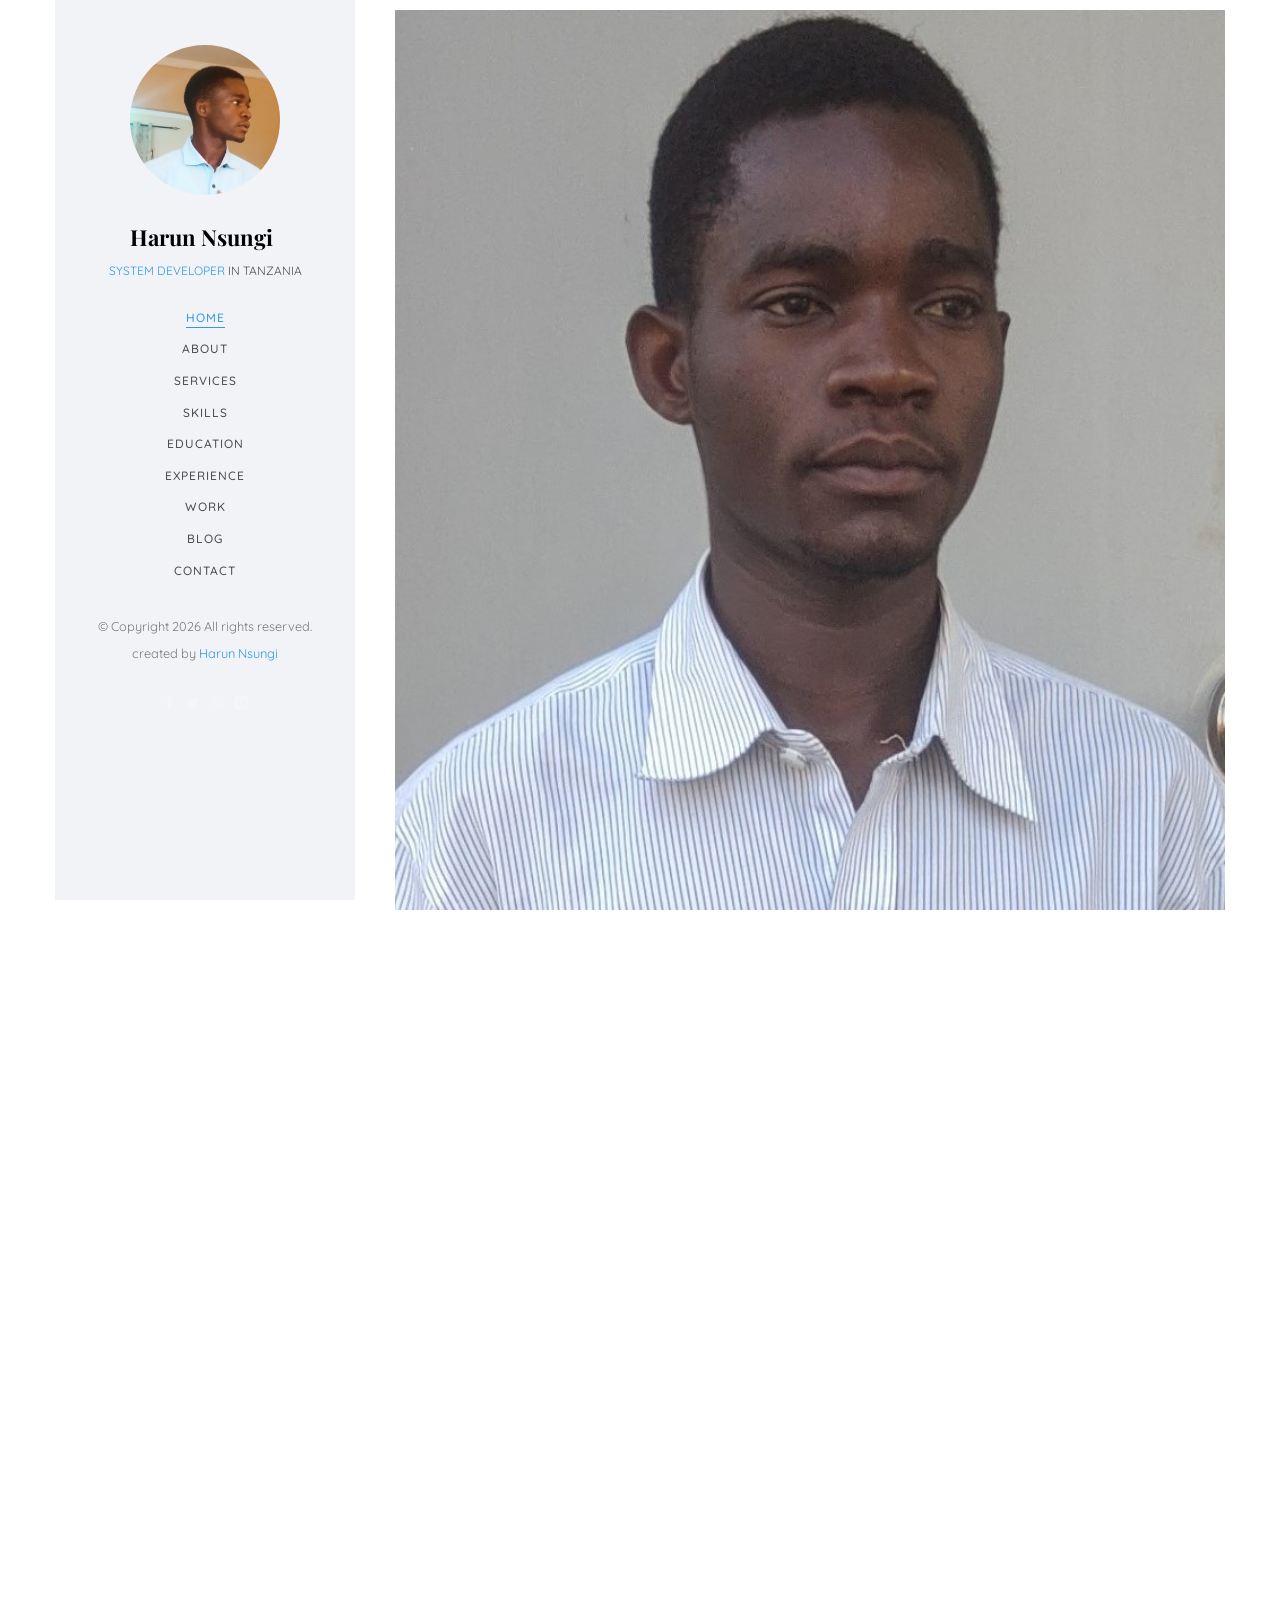
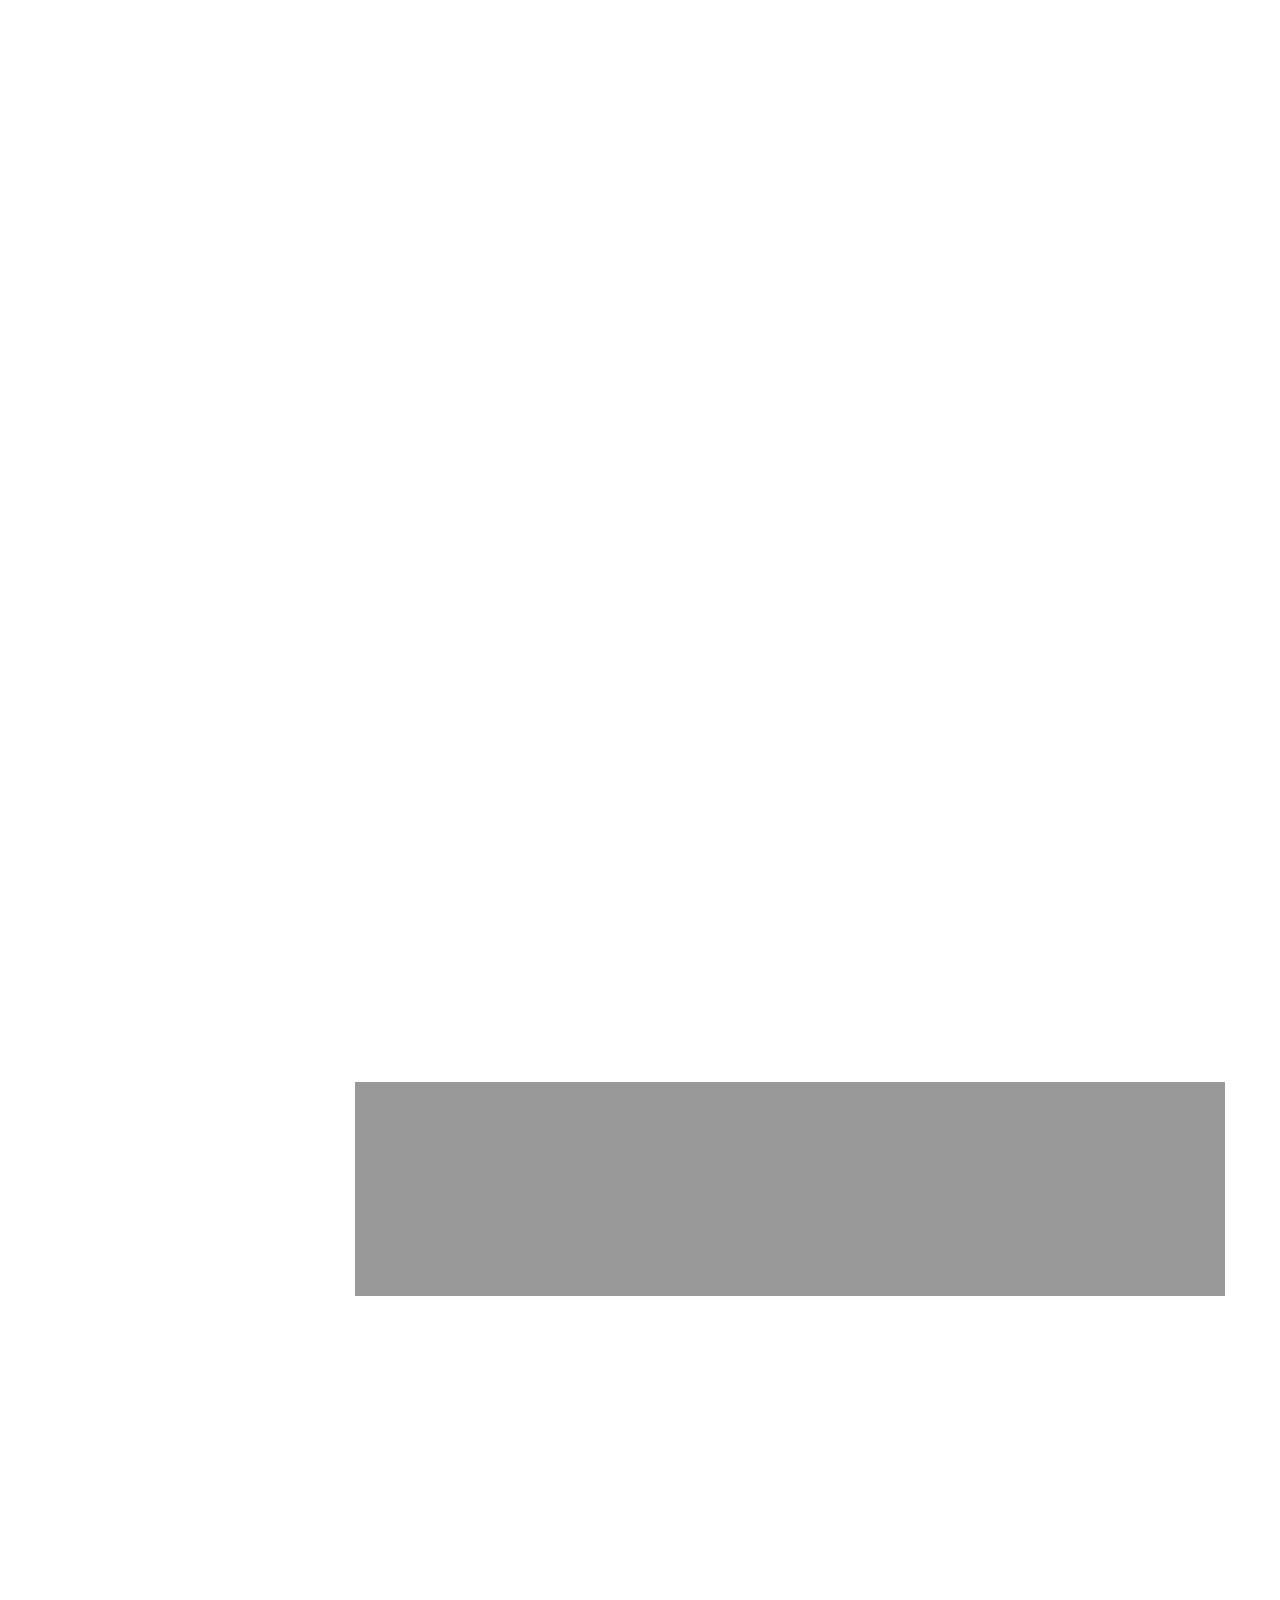
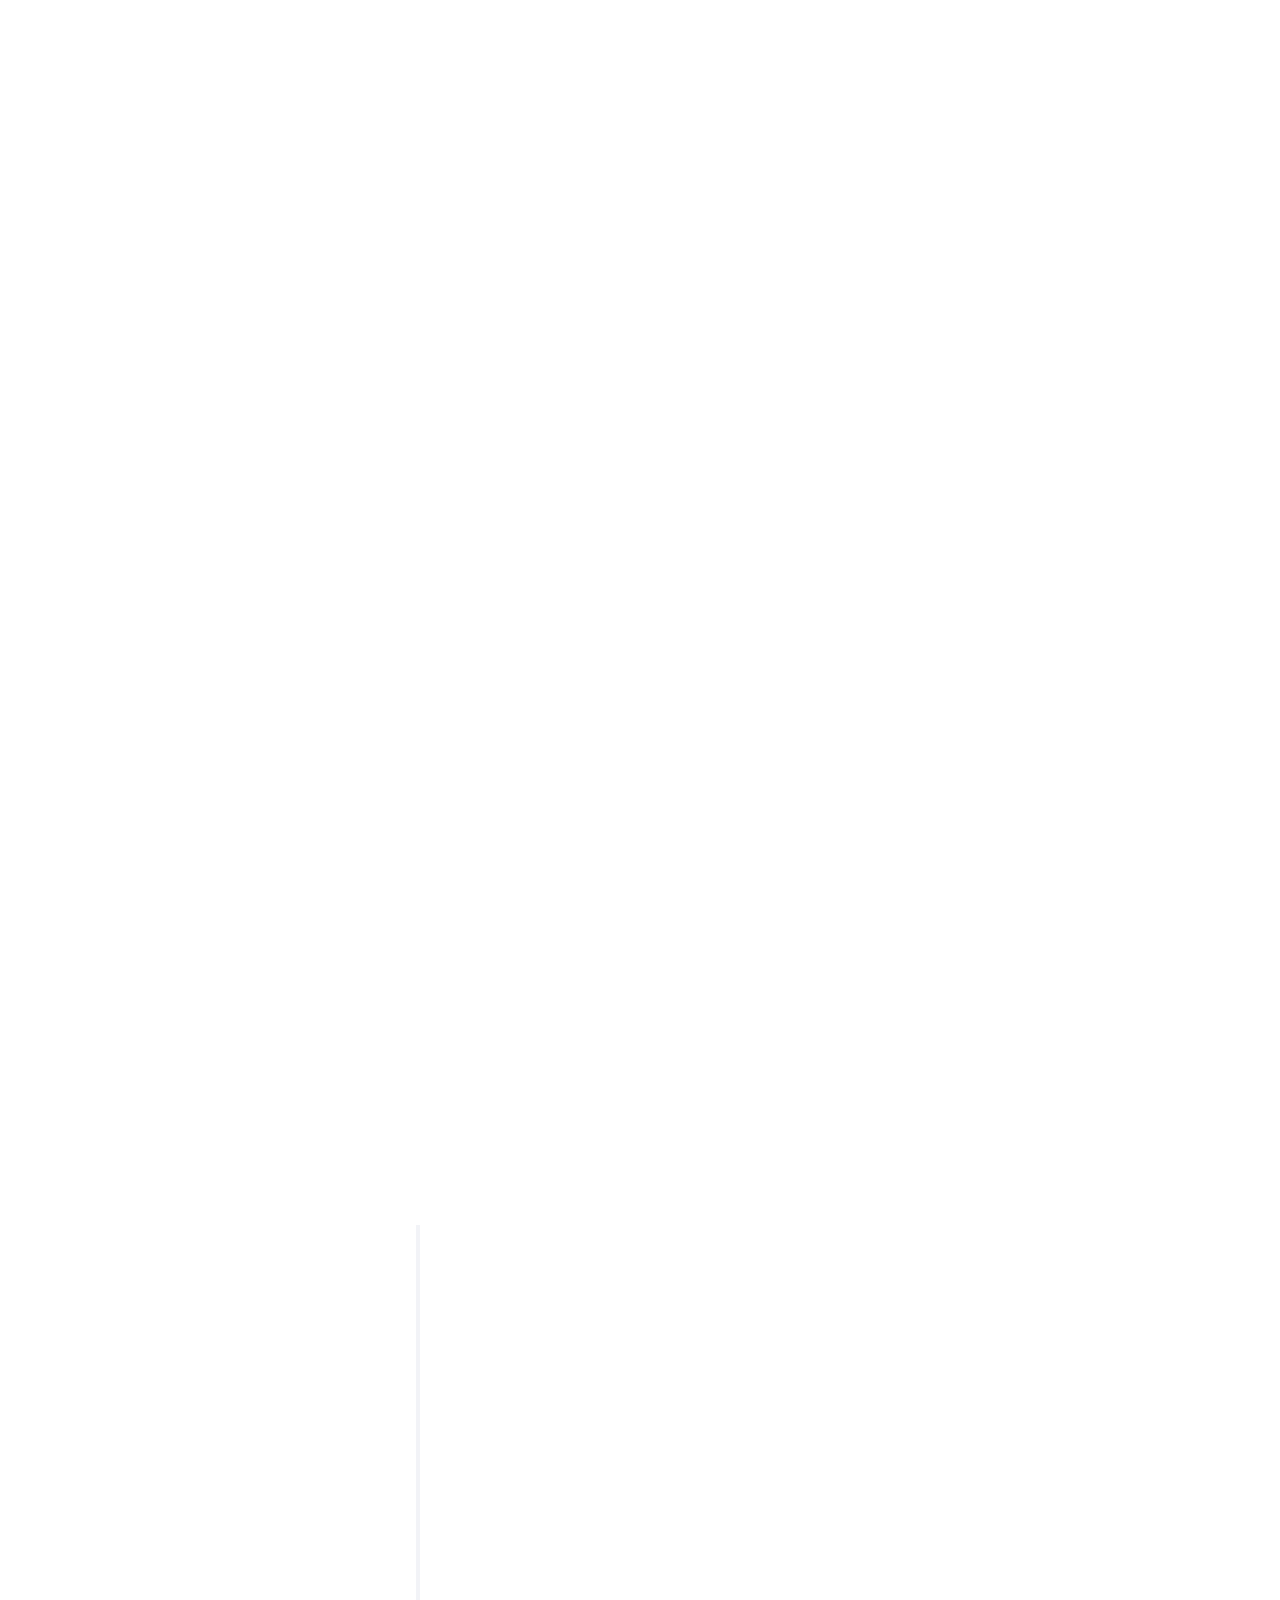
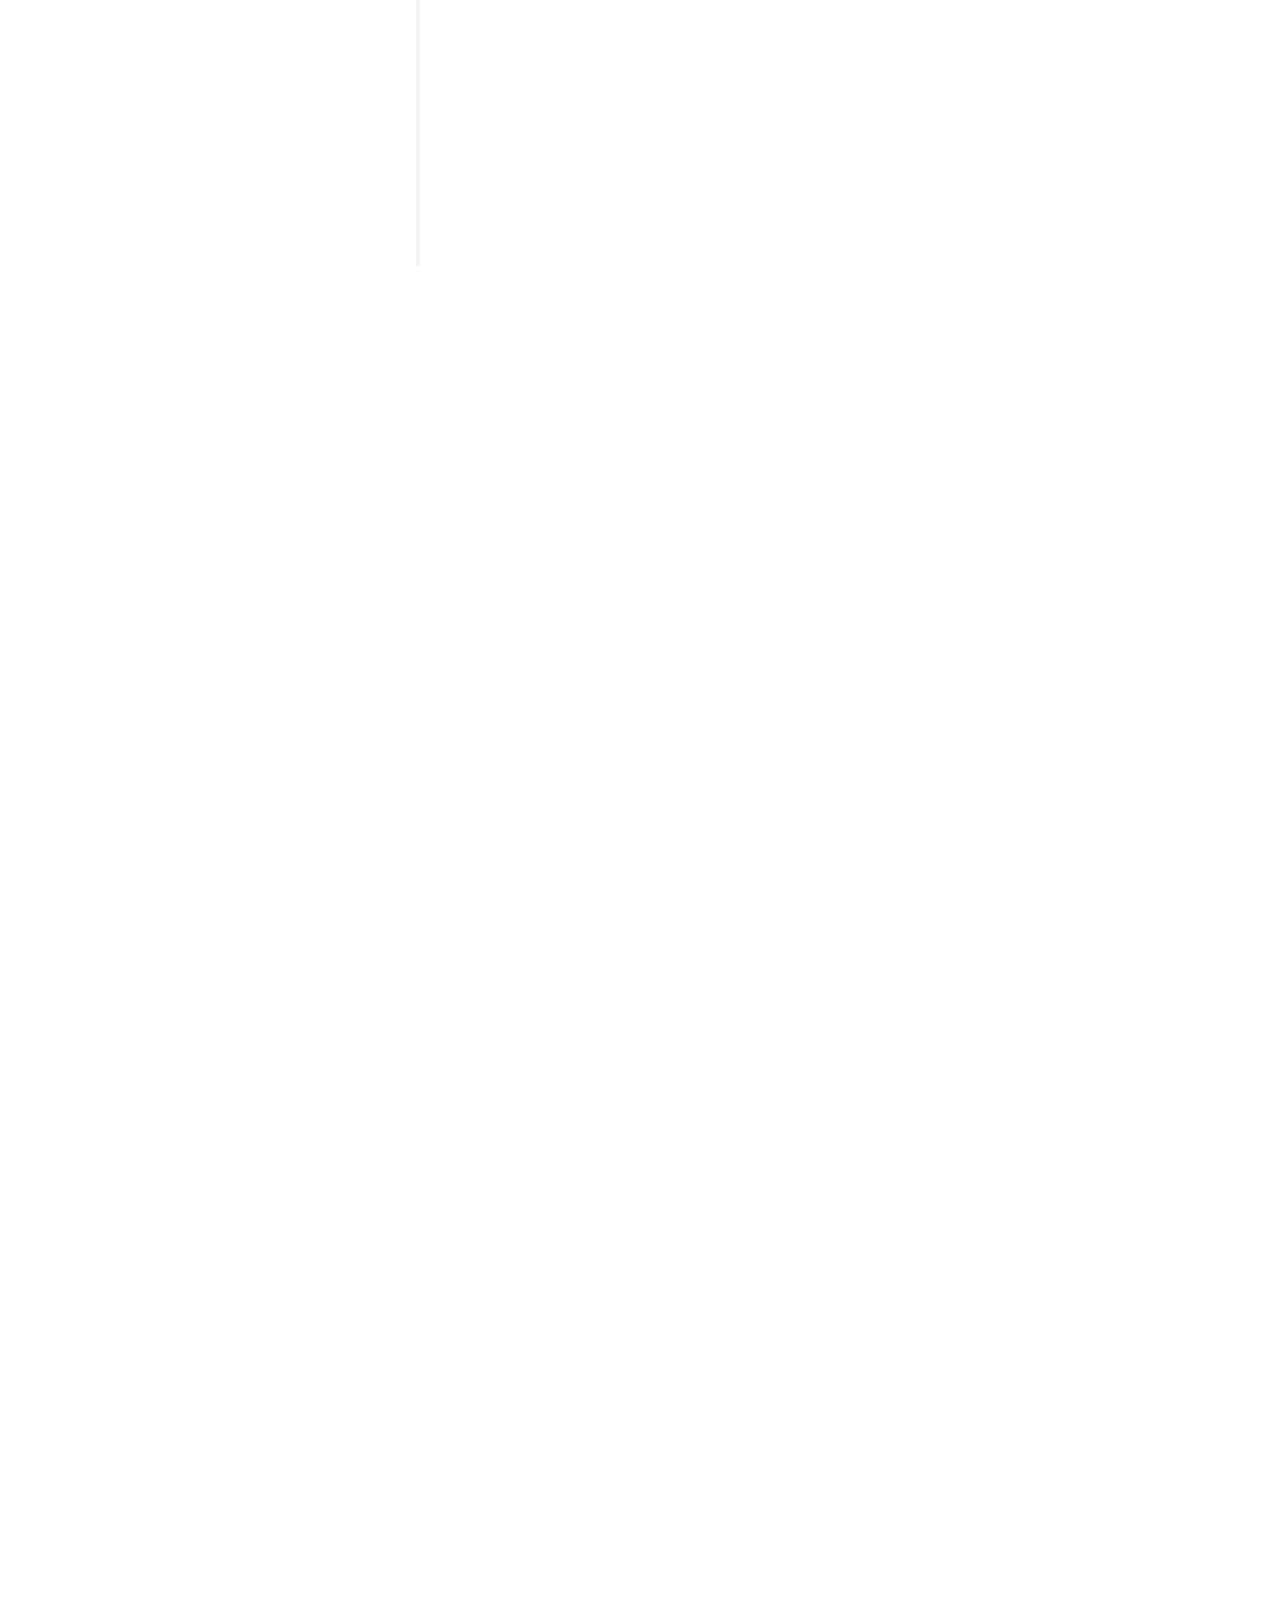
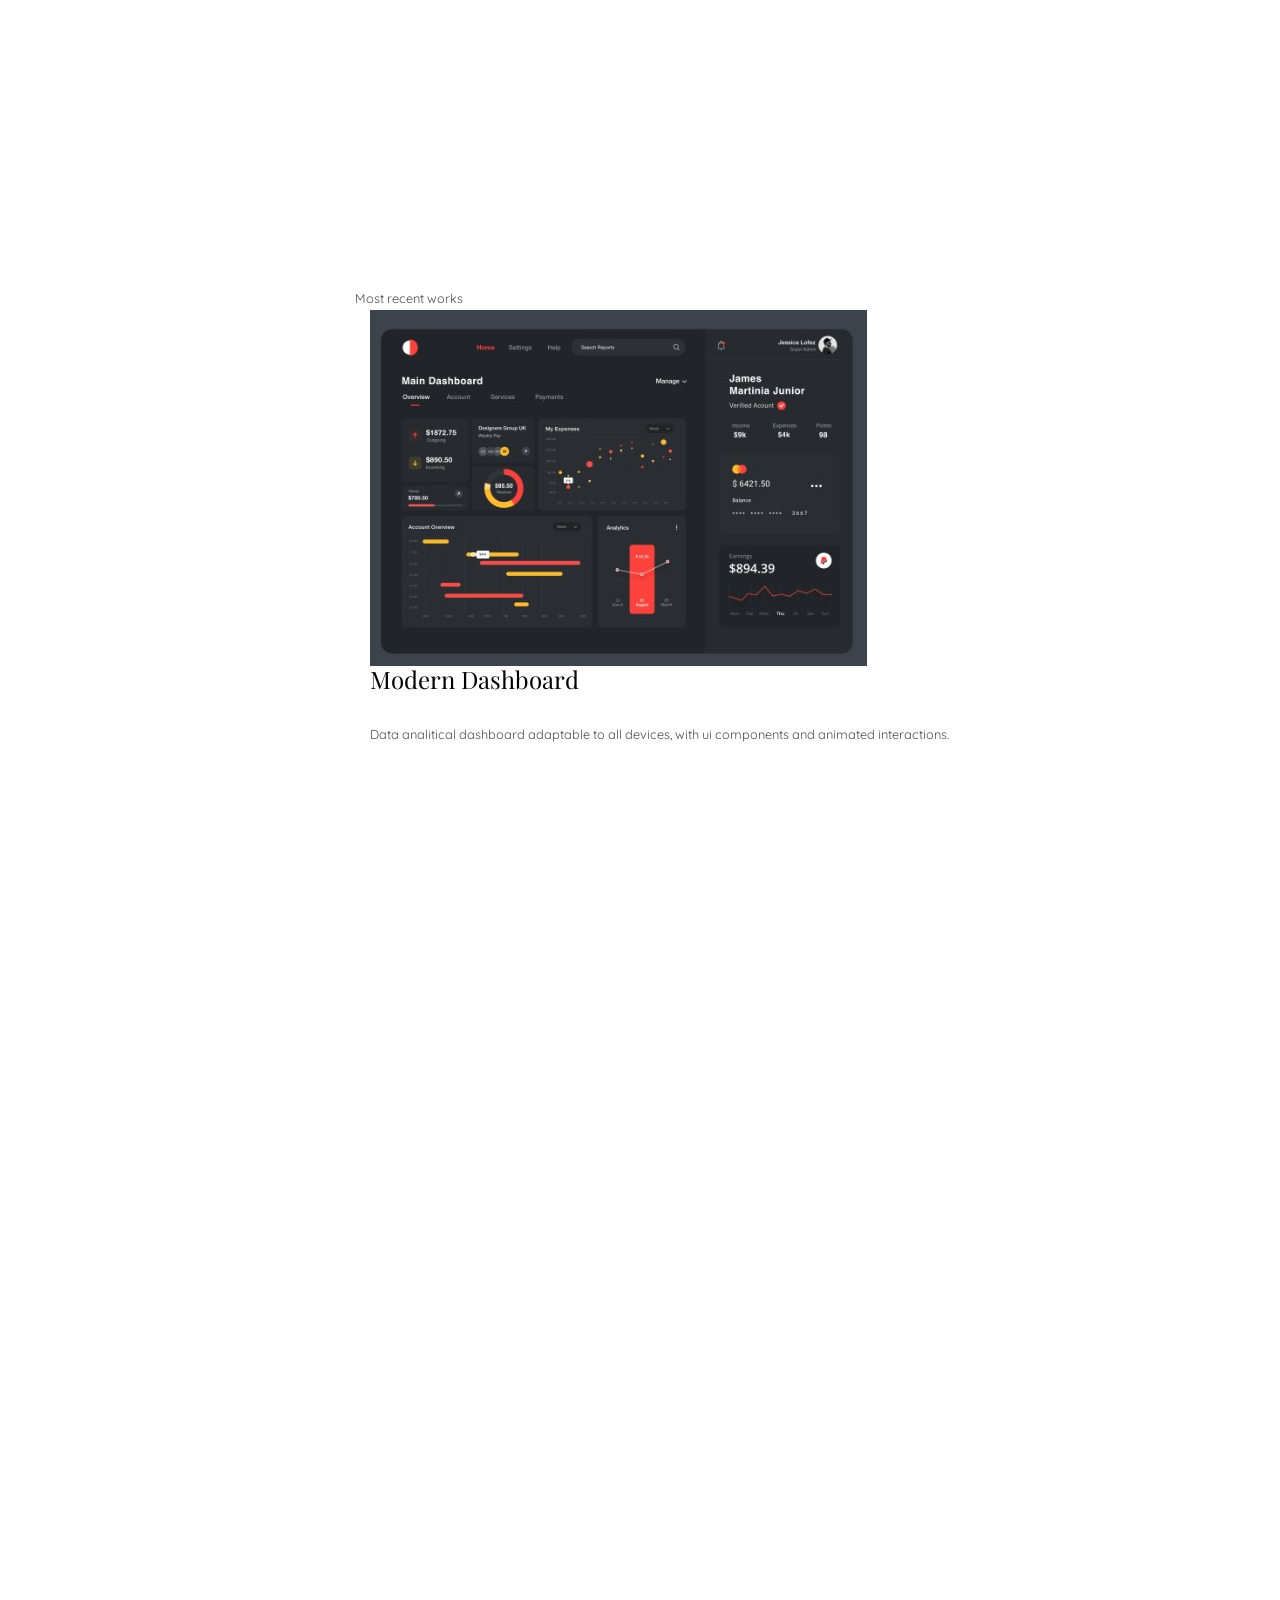
==== index.html @ 03b6cb3b "Merge remote changes" ====
<!DOCTYPE html>
<html class=" js flexbox canvas canvastext webgl no-touch geolocation postmessage no-websqldatabase indexeddb hashchange history draganddrop websockets rgba hsla multiplebgs backgroundsize borderimage borderradius boxshadow textshadow opacity cssanimations csscolumns cssgradients cssreflections csstransforms csstransforms3d csstransitions fontface generatedcontent video audio localstorage sessionstorage webworkers no-applicationcache svg inlinesvg smil svgclippaths">
	<head>
	<meta charset="utf-8">
	<meta http-equiv="X-UA-Compatible" content="IE=edge">
	<title>developer portifolio</title>
	<meta name="viewport" content="width=device-width, initial-scale=1">
	<meta name="description" content="">
	<meta name="keywords" content="">
	<meta name="author" content="">

  <!-- Facebook and Twitter integration -->
	<meta property="og:title" content="">
	<meta property="og:image" content="">
	<meta property="og:url" content="">
	<meta property="og:site_name" content="">
	<meta property="og:description" content="">
	<meta name="twitter:title" content="">
	<meta name="twitter:image" content="">
	<meta name="twitter:url" content="">
	<meta name="twitter:card" content="">

	<!-- Place favicon.ico and apple-touch-icon.png in the root directory -->
	<link rel="shortcut icon" href="favicon.ico">

	<link href="https://fonts.googleapis.com/css?family=Quicksand:300,400,500,700" rel="stylesheet">
	<link href="https://fonts.googleapis.com/css?family=Playfair+Display:400,400i,700" rel="stylesheet">
	
	<!-- Animate.css -->
	<link rel="stylesheet" href="css/animate.css">
	<!-- Icomoon Icon Fonts-->
	<link rel="stylesheet" href="css/icomoon.css">
	<!-- Bootstrap  -->
	<link rel="stylesheet" href="css/bootstrap.css">
	<!-- Flexslider  -->
	<link rel="stylesheet" href="css/flexslider.css">
	<!-- Flaticons  -->
	<link rel="stylesheet" href="fonts/flaticon/font/flaticon.css">
	<!-- Owl Carousel -->
	<link rel="stylesheet" href="css/owl.carousel.min.css">
	<link rel="stylesheet" href="css/owl.theme.default.min.css">
	<!-- Theme style  -->
	<link rel="stylesheet" href="css/style.css">




   <!--==================== SWIPER CSS ====================-->
   <link rel="stylesheet" href="./packages/css/swiper-bundle.min.css">
        
   <!--==================== CSS ====================-->
   <link rel="stylesheet" href="./packages/css/styles.css">




	<!-- Modernizr JS -->
	<script src="js/modernizr-2.6.2.min.js"></script>
	</head>
	<body>
	<div id="colorlib-page">
		<div class="container-wrap">
		<a href="#" class="js-colorlib-nav-toggle colorlib-nav-toggle" data-toggle="collapse" data-target="#navbar" aria-expanded="false" aria-controls="navbar"><i></i></a>
		<aside id="colorlib-aside" role="complementary" class="border js-fullheight" style="height: 740px;">
			<div class="text-center">
				<div class="author-img" style="background-image: url(images/about.jpg);"></div>
				<h1 id="colorlib-logo"><a href="index.html">Harun Nsungi</a></h1>
				<span class="position"><a href="#">System Developer</a> in Tanzania</span>
			</div>
			<nav id="colorlib-main-menu" role="navigation" class="navbar">
				<div id="navbar" class="collapse">
					<ul>
						<li class=""><a href="#" data-nav-section="home">Home</a></li>
						<li class=""><a href="#" data-nav-section="about">About</a></li>
						<li class=""><a href="#" data-nav-section="services">Services</a></li>
						<li class=""><a href="#" data-nav-section="skills">Skills</a></li>
						<li class=""><a href="#" data-nav-section="education">Education</a></li>
						<li class="active"><a href="#" data-nav-section="experience">Experience</a></li>
						<li class=""><a href="#" data-nav-section="work">Work</a></li>
						<li class=""><a href="#" data-nav-section="blog">Blog</a></li>
						<li class=""><a href="#" data-nav-section="contact">Contact</a></li>
					</ul>
				</div>
			</nav>

			<div class="colorlib-footer">
				<p><small>©
Copyright <script>document.write(new Date().getFullYear());</script>  All rights reserved. created  by <a href="#" target="_blank">Harun Nsungi</a>
			</small></p><ul><small>
					<li><a href="#"><i class="icon-facebook2"></i></a></li>
					<li><a href="#"><i class="icon-twitter2"></i></a></li>
					<li><a href="#"><i class="icon-instagram"></i></a></li>
					<li><a href="#"><i class="icon-linkedin2"></i></a></li>
				</small></ul><small>
			</small></div><small>

		</small></aside><small>

		<div id="colorlib-main">
			<section id="colorlib-hero" class="js-fullheight" data-section="home" style="height: 740px;">
				<div class="flexslider js-fullheight" style="height: 740px;">
					<ul class="slides">
				   	<li style="background-image: url(&quot;images/img.jpg&quot;); width: 100%; float: left; margin-right: -100%; position: relative; opacity: 1; display: block; z-index: 2;" class="flex-active-slide" data-thumb-alt="">
				   		<div class="overlay"></div>
				   		<div class="container-fluid">
				   			<div class="row">
					   			<div class="col-md-6 col-md-offset-3 col-md-pull-3 col-sm-12 col-xs-12 js-fullheight slider-text animated fadeInUp" style="height: 740px;">
					   				<div class="slider-text-inner js-fullheight" style="height: 740px;">
					   					<div class="desc">
						   					<h1>Hi! <br>I'm </h1>
						   					<h2>Full stack developer</h2>
											
											</div>
					   				</div>
					   			</div>
					   		</div>
				   		</div>
				   	</li>
				   	<li style="background-image: url(&quot;images/img.jpg&quot;); width: 100%; float: left; margin-right: -100%; position: relative; opacity: 0; display: block; z-index: 1;" data-thumb-alt="" class="">
				   		<div class="overlay"></div>
				   		<div class="container-fluid">
				   			<div class="row">
					   			<div class="col-md-6 col-md-offset-3 col-md-pull-3 col-sm-12 col-xs-12 js-fullheight slider-text" style="height: 740px;">
					   				<div class="slider-text-inner">
					   					<div class="desc">
						   					<h1>I am <br>creative</h1>
												<h2>A Problem solver Man: <a href="#" target="_blank">Harun Nsungi</a></h2>
												<p><a class="btn btn-primary btn-learn">Hire me</a></p>
											</div>
					   				</div>
					   			</div>
					   		</div>
				   		</div>
				   	</li>
				  	</ul>
			  	<ol class="flex-control-nav flex-control-paging"><li><a href="#" class="flex-active">1</a></li><li><a href="#" class="">2</a></li></ol><ul class="flex-direction-nav"><li class="flex-nav-prev"><a class="flex-prev" href="#">Previous</a></li><li class="flex-nav-next"><a class="flex-next" href="#">Next</a></li></ul></div>
			</section>

			<section class="colorlib-about" data-section="about">
				<div class="colorlib-narrow-content">
					<div class="row">
						<div class="col-md-12">
							<div class="row row-bottom-padded-sm animate-box fadeInLeft animated" data-animate-effect="fadeInLeft">
								<div class="col-md-12">
									<div class="about-desc">
										<span class="heading-meta">About Me</span>
										<h2 class="colorlib-heading">Who Am I?</h2>
										<p>I'm an undergraduate holder at Mzumbe University with a Bachelor of Information and Communication Technology with Business (BCs. ICT-B), passionate about technology and an avid reader. I have a self-motivated and can-do attitude, 
											thriving in challenging and dynamic environments. Seeking a competitive position to enhance my skills and contribute to a professional organization. 
											I'm very much passionate to learn new stuff that interests me and can help me to get better. </p>
            
									</div>
								</div>
							</div>
							<div class="row">
								<div class="col-md-3 animate-box fadeInUp animated" data-animate-effect="fadeInTop">
									<div class="services color-3">
										<span class="icon2"><i class="icon-data"></i></span>
										<h3>Web Developer</h3>
									</div>
								</div>
									<div class="col-md-3 animate-box fadeInRight animated" data-animate-effect="fadeInRight">
										<div class="services color-2">
											<span class="icon2"><i class="icon-globe-outline"></i></span>
											<h3>Web Design</h3>
										</div>
									</div>
									<div class="col-md-3 animate-box fadeInUp animated" data-animate-effect="fadeInBottom">
										<div class="services color-4">
											<span class="icon2"><i class="icon-phone3"></i></span>
											<h3>Application</h3>
										</div>
									</div>
								
								<div class="col-md-3 animate-box fadeInLeft animated" data-animate-effect="fadeInLeft">
									<div class="services color-1">
										<span class="icon2"><i class="icon-bulb"></i></span>
										<h3>Graphic Design</h3>
									</div>
								</div>
						</div>
					</div>
				</div>
			</div></section>


			<section class="colorlib-services" data-section="services">
				<div class="colorlib-narrow-content">
					<div class="row">
						<div class="col-md-6 col-md-offset-3 col-md-pull-3 animate-box fadeInLeft animated" data-animate-effect="fadeInLeft">
							<span class="heading-meta">What I do?</span>
							<h2 class="colorlib-heading">Here are some of my expertise</h2>
						</div>
					</div>
					<div class="row row-pt-md">

						<div class="col-md-4 text-center animate-box fadeInUp animated">
							<div class="services color-1">
								<span class="icon">
									<i class="icon-bulb"></i>
								</span>
								<div class="desc">
									<h3>Web Design</h3>
									<p>I can design website of your interest. Depends on your ideas.</p>
								</div>
							</div>
						</div>
						
						<div class="col-md-4 text-center animate-box fadeInUp animated">
							<div class="services color-2">
								<span class="icon">
									<i class="icon-data"></i>
								</span>
								<div class="desc">
									<h3>Web Developer</h3>
									<p>Give me a design and i will make it come true. The limits are your imagination.</p>
								</div>
							</div>
						</div>
						<div class="col-md-4 text-center animate-box fadeInUp animated">
							<div class="services color-2">
								<span class="icon">
									<i class="icon-data"></i>
								</span>
								<div class="desc">
									<h3>Programmer</h3>
									<p>I can program any programs you want. Any codes will do. I'm good at it.</p>
								</div>
							</div>
						</div>
						<div class="col-md-4 text-center animate-box fadeInUp animated">
							<div class="services color-4">
								<span class="icon">
									<i class="icon-layers2"></i>
								</span>
								<div class="desc">
									<h3>Graphic Design</h3>
									<p>I can design any graphics you want. My girlfriend is also a designer.</p>
								</div>
							</div>
						</div>


						<div class="col-md-4 text-center animate-box fadeInUp animated">
							<div class="services color-5">
								<span class="icon">
									<i class="icon-data"></i>
								</span>
								<div class="desc">
									<h3>Mobile app Developer</h3>
									<p>I can develop any mobile application you want. Your ideas will come to reality</p>
								</div>
							</div>
						</div>
			</div></div></section>
			
			<div id="colorlib-counter" class="colorlib-counters animated" style="background-image: url(images/cover.jpg);" data-stellar-background-ratio="0.5">
				<div class="overlay"></div>
				<div class="colorlib-narrow-content">
					<div class="row">
					</div>
					<div class="row">
						<!---------------------
						<div class="col-md-3 text-center animate-box fadeInUp animated">
							<span class="colorlib-counter js-counter" data-from="0" data-to="69" data-speed="8000" data-refresh-interval="50">69</span>
							<span class="colorlib-counter-label">Canton</span>
						</div>
						------------------------>

						<div class="col-md-3 text-center animate-box fadeInUp animated">
							<span class="colorlib-counter js-counter" data-from="0" data-to="9" data-speed="6000" data-refresh-interval="50">9</span>
							<span class="colorlib-counter-label">Projects</span>
						</div>
						<div class="col-md-3 text-center animate-box fadeInUp animated">
							<span class="colorlib-counter js-counter" data-from="0" data-to="7" data-speed="5000" data-refresh-interval="50">7</span>
							<span class="colorlib-counter-label">Clients</span>
						</div>
						<div class="col-md-3 text-center animate-box fadeInUp animated">
							<span class="colorlib-counter js-counter" data-from="0" data-to="2" data-speed="5000" data-refresh-interval="50">2</span>
							<span class="colorlib-counter-label">Partner</span>
						</div>
					</div>
				</div>
			</div>



			<section class="colorlib-skills" data-section="skills">
				<div class="colorlib-narrow-content">
					<div class="row">
						<div class="col-md-6 col-md-offset-3 col-md-pull-3 animate-box fadeInLeft animated" data-animate-effect="fadeInLeft">
							<span class="heading-meta">My Skills</span>
							<h2 class="colorlib-heading animate-box fadeInUp animated">My Technical level</h2>
						</div>
					</div>
					<div class="row">
						<div class="col-md-12 animate-box fadeInLeft animated" data-animate-effect="fadeInLeft">
							<p>I am very good at everything I do and I will continue to learn new things everyday. I am a very fast learner but tends to forget fast too and also lazy. Still I am passionate about my career and my study. I am also a perfectionist meaning I will not stop until my work is perfect or aesthetically pleasing.</p>
						</div>
						<div class="col-md-6 animate-box fadeInLeft animated" data-animate-effect="fadeInLeft">
							<div class="progress-wrap">
								<h3>Photoshop</h3>
								<div class="progress">
								 	<div class="progress-bar color-1" role="progressbar" aria-valuenow="75" aria-valuemin="0" aria-valuemax="100" style="width:75%">
								    <span>75%</span>
								  	</div>
								</div>
							</div>
						</div>
						<div class="col-md-6 animate-box fadeInRight animated" data-animate-effect="fadeInRight">
							<div class="progress-wrap">
								<h3>SQL</h3>
								<div class="progress">
								 	<div class="progress-bar color-2" role="progressbar" aria-valuenow="60" aria-valuemin="0" aria-valuemax="100" style="width:60%">
								    <span>60%</span>
								  	</div>
								</div>
							</div>
						</div>
						<div class="col-md-6 animate-box fadeInLeft animated" data-animate-effect="fadeInLeft">
							<div class="progress-wrap">
								<h3>python</h3>
								<div class="progress">
								 	<div class="progress-bar color-3" role="progressbar" aria-valuenow="85" aria-valuemin="0" aria-valuemax="100" style="width:85%">
								    <span>75%</span>
								  	</div>
								</div>
							</div>
						</div>
						<div class="col-md-6 animate-box fadeInLeft animated" data-animate-effect="fadeInLeft">
							<div class="progress-wrap">
								<h3>PHP</h3>
								<div class="progress">
								 	<div class="progress-bar color-3" role="progressbar" aria-valuenow="85" aria-valuemin="0" aria-valuemax="100" style="width:85%">
								    <span>50%</span>
								  	</div>
								</div>
							</div>
						</div>
						<div class="col-md-6 animate-box fadeInRight animated" data-animate-effect="fadeInRight">
							<div class="progress-wrap">
								<h3>HTML</h3>
								<div class="progress">
								 	<div class="progress-bar color-4" role="progressbar" aria-valuenow="90" aria-valuemin="0" aria-valuemax="100" style="width:90%">
								    <span>90%</span>
								  	</div>
								</div>
							</div>
						</div>
						<div class="col-md-6 animate-box fadeInLeft animated" data-animate-effect="fadeInLeft">
							<div class="progress-wrap">
								<h3>CSS, Bootstrap, JS</h3>
								<div class="progress">
								 	<div class="progress-bar color-5" role="progressbar" aria-valuenow="70" aria-valuemin="0" aria-valuemax="100" style="width:70%">
								    <span>70%</span>
								  	</div>
								</div>
							</div>
						</div>
						<div class="col-md-6 animate-box fadeInRight animated" data-animate-effect="fadeInRight">
							<div class="progress-wrap">
								<h3>Dart(Flutter)</h3>
								<div class="progress">
								 	<div class="progress-bar color-6" role="progressbar" aria-valuenow="80" aria-valuemin="0" aria-valuemax="100" style="width:99%">
								    <span>60%</span>
								  	</div>
								</div>
							</div>
						</div>
					</div>
				</div>
			</section>
			<section class="colorlib-education" data-section="education">
				<div class="colorlib-narrow-content">
					<div class="row">
						<div class="col-md-6 col-md-offset-3 col-md-pull-3 animate-box fadeInLeft animated" data-animate-effect="fadeInLeft">
							<span class="heading-meta">Education</span>
							<h2 class="colorlib-heading animate-box fadeInUp animated">My Academic Qualification</h2>
						</div>
					</div>
					<div class="row">
						<div class="col-md-12 animate-box fadeInLeft animated" data-animate-effect="fadeInLeft">
							<div class="fancy-collapse-panel">
								<div class="panel-group" id="accordion" role="tablist" aria-multiselectable="true">
									<div class="panel panel-default">
									    <div class="panel-heading" role="tab" id="headingOne">
									        <h4 class="panel-title">
									            <a data-toggle="collapse" data-parent="#accordion" href="#collapseOne" aria-expanded="true" aria-controls="collapseOne">Degree Web Development
									            </a>
									        </h4>
									    </div>
									    <div id="collapseOne" class="panel-collapse collapse in" role="tabpanel" aria-labelledby="headingOne">
									         <div class="panel-body">
									            <div class="row">
										      		<div class="col-md-6">
										      			<p>I went to <strong>Mzumbe University in Tanzania</strong> to study and take my Bachelor Degree of ICT WITH Bussiness.</p>
										      		</div>
										      		<div class="col-md-6">
										      			<p>It was an amazing experience and I met a lot of good friends along the way. I aced all my class coz I'm smart.</p>
										      		</div>
										      	</div>
									         </div>
									    </div>
									</div>
									<div class="panel panel-default">
									    <div class="panel-heading" role="tab" id="headingTwo">
									        <h4 class="panel-title">
									            <a class="collapsed" data-toggle="collapse" data-parent="#accordion" href="#collapseTwo" aria-expanded="false" aria-controls="collapseTwo">Bachelor Degree of Information Communication and Technology with Business
									            </a>
									        </h4>
									    </div>
									    <div id="collapseTwo" class="panel-collapse collapse" role="tabpanel" aria-labelledby="headingTwo">
									        <div class="panel-body">
									            <p>I went to the <strong>Mzumbe University</strong> to study and take my Bachelor Degree of Computer Science. It is my 2rd degre since I am passionate about my career. I was the top of my class as always.</p>
													<ul>
														<li>I made my first programming language.</li>
														<li>I invented my first computer.</li>
													</ul>
									        </div>
									    </div>
									</div>
									<div class="panel panel-default">
									    <div class="panel-heading" role="tab" id="headingThree">
									    
									    </div>


									 
									    <div id="collapseFour" class="panel-collapse collapse" role="tabpanel" aria-labelledby="headingFour">
									        <div class="panel-body">
									            <p>I went to the <strong>Mzumbe University of Tanzania at Main Campus</strong> to study take the course of Bachelor of Science in Information Technology. I graduated at the top of my class and proceeded to collect other degrees to expand my knowledge.</p>	
									        </div>
									    </div>
									</div>

									<div class="panel panel-default">
									    <div class="panel-heading" role="tab" id="headingFive">
									        <h4 class="panel-title">
									            <a class="collapsed" data-toggle="collapse" data-parent="#accordion" href="#collapseFive" aria-expanded="false" aria-controls="collapseFive">High School Education
									            </a>
									        </h4>
									    </div>
									    <div id="collapseFive" class="panel-collapse collapse" role="tabpanel" aria-labelledby="headingFive">
									        <div class="panel-body">
									            <p>I went to <strong>Iyunga Technical High Scool</strong> when I was in Senior &amp; Technical High School. My strand was Science and Mathematics and I graduated as valedectorian. I also passed to University</p>	
									        </div>
									    </div>
									</div>
								</div>
							</div>
						</div>
					</div>
				</div>
			</section>

			<section class="colorlib-experience" data-section="experience">
				<div class="colorlib-narrow-content">
					<div class="row">
						<div class="col-md-6 col-md-offset-3 col-md-pull-3 animate-box fadeInLeft animated" data-animate-effect="fadeInLeft">
							<span class="heading-meta">Experience</span>
							<h2 class="colorlib-heading animate-box fadeInUp animated">Student Experience</h2>
						</div>
					</div>
					<div class="row">
						<div class="col-md-12">
				         <div class="timeline-centered">
					         <article class="timeline-entry animate-box fadeInLeft animated" data-animate-effect="fadeInLeft">
					            <div class="timeline-entry-inner">

					               <div class="timeline-icon color-1">
					                  <i class="icon-pen2"></i>
					               </div>

					               <div class="timeline-label">
					                  <h2><a href="#">Web Developer</a> <span>2022</span></h2>
									  <p>Motivated designer and developer
										with experience creating custom websites through PHP and CSS. Also for large application i use django with technologies like HTML, CSS and JS.
										Strong collaboration skills and proven history of application development. HTML and JavaScript.</p>
					                 
					               </div>
					            </div>
					         </article>


					         <article class="timeline-entry animate-box fadeInRight animated" data-animate-effect="fadeInRight">
					            <div class="timeline-entry-inner">
					               <div class="timeline-icon color-2">
					                  <i class="icon-pen2"></i>
					               </div>
					               <div class="timeline-label">
					               	<h2><a href="#">Programmer</a> <span>2022</span></h2>
					                  <p>I coded a lot of programs and I made all of them run succesfully. All the problems were easy and I easily understand all them. </p>
					               </div>
					            </div>
					         </article>

					         <article class="timeline-entry animate-box fadeInLeft animated" data-animate-effect="fadeInLeft">
					            <div class="timeline-entry-inner">
					               <div class="timeline-icon color-3">
					                  <i class="icon-pen2"></i>
					               </div>
					               <div class="timeline-label">
					               	<h2><a href="#">Web Designer</a> <span>2022</span></h2>
					                  <p>I designed all the websites I made for my clients. I also designed my portfolio and it is perfect.</p>
					               </div>
					            </div>
					         </article>

					         <article class="timeline-entry animate-box fadeInUp animated" data-animate-effect="fadeInTop">
					            <div class="timeline-entry-inner">
					               <div class="timeline-icon color-4">
					                  <i class="icon-pen2"></i>
					               </div>
					               <div class="timeline-label">
					               	<h2><a href="#">System Analyst</a> <span>2023</span></h2>
					                  <p>I made a system with computer networks connected to one server. I analize the system and it works. The algorithm is perfect and the server was running smoothly. I was tasked to remote desktop and file reconfigure and I was successful.</p>
					               </div>
					            </div>
					         </article>
					         <article class="timeline-entry begin animate-box fadeInUp animated" data-animate-effect="fadeInBottom">
					            <div class="timeline-entry-inner">
					               <div class="timeline-icon color-none">
					               </div>
					            </div>
					         </article>
					      </div>
					   </div>
				   </div>
				</div>
			</section>

			<section class="colorlib-work" data-section="work">
				<div class="colorlib-narrow-content">
					<div class="row">
						<div class="col-md-6 col-md-offset-3 col-md-pull-3 animate-box fadeInLeft animated" data-animate-effect="fadeInLeft">
							<span class="heading-meta">My Work</span>
							<h2 class="colorlib-heading animate-box fadeInUp animated">Recent Work</h2>
						</div>
					</div>
					<div class="row row-bottom-padded-sm animate-box fadeInLeft animated" data-animate-effect="fadeInLeft">
						<div class="col-md-12">
							<p class="work-menu"><span><a href="#" class="active">All</a></span> <span><a href="#">Web Development</a></span> <span><a href="#">Web Design</a></span> <span><a href="#">Graphic Design</a></span></p>
						</div>
					</div>
					<div class="row">
						<div class="col-md-6 animate-box fadeInLeft animated" data-animate-effect="fadeInLeft">
							<div class="project" style="background-image: url(images/ecommerce.jpg);">
								<div class="desc">
									<div class="con">
										<h3><a href="work.html">Project 1</a></h3>
										<span>Web Application</span>
										<p class="icon">
											<span><a href="#"><i class="icon-share3"></i></a></span>
											<span><a href="#"><i class="icon-eye"></i> 4, 371</a></span>
											<span><a href="#"><i class="icon-heart"></i> 973</a></span>
										</p>
									</div>
								</div>
							</div>
						</div>
						<div class="col-md-6 animate-box fadeInRight animated" data-animate-effect="fadeInRight">
							<div class="project" style="background-image: url(images/blog.jpg);">
								<div class="desc">
									<div class="con">
										<h3><a href="work.html">Ptoject 2</a></h3>
										<span>Mobile app</span>
										<p class="icon">
											<span><a href="#"><i class="icon-share3"></i></a></span>
											<span><a href="#"><i class="icon-eye"></i> 962</a></span>
											<span><a href="#"><i class="icon-heart"></i> 1, 904</a></span>
										</p>
									</div>
								</div>
							</div>
						</div>
						<div class="col-md-6 animate-box fadeInUp animated" data-animate-effect="fadeInTop">
							<div class="project" style="background-image: url(images/photo.jpg);">
								<div class="desc">
									<div class="con">
										<h3><a href="work.html">Project 3</a></h3>
										<span>Photoshop</span>
										<p class="icon">
											<span><a href="#"><i class="icon-share3"></i></a></span>
											<span><a href="#"><i class="icon-eye"></i> 7, 113</a></span>
											<span><a href="#"><i class="icon-heart"></i> 4, 429</a></span>
										</p>
									</div>
								</div>
							</div>
						</div>
						<div class="col-md-6 animate-box fadeInUp animated" data-animate-effect="fadeInBottom">
							<div class="project" style="background-image: url(images/photo1.jpg);">
								<div class="desc">
									<div class="con">
										<h3><a href="work.html">Project 4</a></h3>
										<span>Photoshop</span>
										<p class="icon">
											<span><a href="#"><i class="icon-share3"></i></a></span>
											<span><a href="#"><i class="icon-eye"></i> 3, 126</a></span>
											<span><a href="#"><i class="icon-heart"></i> 903</a></span>
										</p>
									</div>
								</div>
							</div>
						</div>
						<div class="col-md-6 animate-box fadeInLeft animated" data-animate-effect="fadeInLeft">
							<div class="project" style="background-image: url(images/car.jpg);">
								<div class="desc">
									<div class="con">
										<h3><a href="work.html">Project 5</a></h3>
										<span>Website</span>
										<p class="icon">
											<span><a href="#"><i class="icon-share3"></i></a></span>
											<span><a href="#"><i class="icon-eye"></i> 137</a></span>
											<span><a href="#"><i class="icon-heart"></i> 76</a></span>
										</p>
									</div>
								</div>
							</div>
						</div>

					<!-------------    project --------------------
						<div class="col-md-6 animate-box" data-animate-effect="fadeInRight">
							<div class="project" style="background-image: url(images/portfolio2.jpg);">
								<div class="desc">
									<div class="con">
										<h3><a href="work.html">Project 06</a></h3>
										<span>Portfolio</span>
										<p class="icon">
											<span><a href="#"><i class="icon-share3"></i></a></span>
											<span><a href="#"><i class="icon-eye"></i> 69</a></span>
											<span><a href="#"><i class="icon-heart"></i> 19</a></span>
										</p>
									</div>
								</div>
							</div>
						</div>
						---------------->

					</div>
					<div class="row">
						<div class="col-md-12 animate-box fadeInUp animated">
							<p><a href="#" class="btn btn-primary btn-lg btn-load-more">Load more <i class="icon-reload"></i></a></p>
						</div>
					</div>
				</div>
			</section>






   <!--==================== PORTFOLIO ====================-->
   <section class="portfolio section" id="portfolio">

	<h2 class="section__title"></h2>
	<span class="section__subtitle">Most recent works</span>

	<div class="portfolio__container container swiper-container">
		<div class="swiper-wrapper">
<!--==================== PORTFOLIO  ====================-->

	<div class="portfolio__content grid swiper-slide">
		<img src="./images/blog1.jpg" alt="" class="portfolio__img">

		<div class="portfolio_">
			<h3 class="portfolio__title">Modern Dashboard</h3>
			<p class="portfolio__description">Data analitical dashboard adaptable to all devices, 
				with ui components and animated interactions.</p>
			<a href="#" class="button button--flex button--small portfolio__button">
				<!----------------Demo ---->
				<i class="uil uil-arrow-right button__icon"></i>
			</a>
		</div>
	</div>

	<!--------------------
	--==================== PORTFOLIO 2====================--

	<div class="portfolio__content grid swiper-slide">
		<img src="./packages/images/portfolio2.png" alt="" class="portfolio__img">

		<div class="portfolio_">
			<h3 class="portfolio__title">Brand Design</h3>
			<p class="portfolio__description">Tesla Clone is adaptable to all devices, with 
				ui components and animated interactions.</p>
			<a href="#" class="button button--flex button--small portfolio__button">
				Demo
				<i class="uil uil-arrow-right button__icon"></i>
			</a>
		</div>
	</div>

	------------------------->

		</div>

	<!-- add arrows-->
	<div class="swiper-button-next">
		<i class="uil uil-angle-right-b swiper-portfolio-icon"></i>
	</div>

	<div class="swiper-button-prev">
		<i class="uil uil-angle-left-b swiper-portfolio-icon"></i>
	</div>

	<!-- Add Pagination -->
	<div class="swiper-pagination"></div>
	

</div>

</section>


	<section class="colorlib-blog" data-section="blog">
				<div class="colorlib-narrow-content">
					<div class="row">
						<div class="col-md-6 col-md-offset-3 col-md-pull-3 animate-box fadeInLeft animated" data-animate-effect="fadeInLeft">
							<span class="heading-meta">Read</span>
							<h2 class="colorlib-heading">Recent Blog</h2>
						</div>
					</div>
					<div class="row">
						<div class="col-md-4 col-sm-6 animate-box fadeInLeft animated" data-animate-effect="fadeInLeft">
							<div class="blog-entry">
								<a href="blog.html" class="blog-img"><img src="images/ecommerce.jpg" class="img-responsive"></a>
								<div class="desc">
									<span><small>June, 2022 </small> | <small>E-Commerce website</small> | <small> <i class="icon-bubble3"></i> 69</small></span>
									<h3><a href="blog.html">E-Commerce website</a></h3>
									<p>Above Amazon clone is adaptable to all devices, with 
                        ui components and animated interactions.</p>
								</div>
							</div>
						</div>
						<div class="col-md-4 col-sm-6 animate-box fadeInRight animated" data-animate-effect="fadeInRight">
							<div class="blog-entry">
								<a href="blog.html" class="blog-img"><img src="images/web.jpg" class="img-responsive"></a>
								<div class="desc">
									<span><small>Feb, 2024 </small> | <small> Application </small> | <small> <i class="icon-bubble3"></i> 123</small></span>
									<h3><a href="blog.html">Mobile Application</a></h3>
									<p>I'm currently dealing with a system for ordering food at a certain hotel</p>
								</div>
							</div>
						</div>
						<div class="col-md-4 col-sm-6 animate-box fadeInLeft animated" data-animate-effect="fadeInLeft">
							<div class="blog-entry">
								<a href="blog.html" class="blog-img"><img src="images/blog.jpg" class="img-responsive"></a>
								<div class="desc">
									<span><small>Aug 2023 </small> | <small> Mobile App </small> | <small> <i class="icon-bubble3"></i> 84</small></span>
									<h3><a href="blog.html">Application</a></h3>
									<p>I was designing a mobile application for Business management sytstem</p>
								</div>
							</div>
						</div>
					</div>
					<div class="row">
						<div class="col-md-12 animate-box fadeInUp animated">
							<p><a href="#" class="btn btn-primary btn-lg btn-load-more">Load more <i class="icon-reload"></i></a></p>
						</div>
					</div>
				</div>
			</section>

			<section class="colorlib-contact" data-section="contact">
				<div class="colorlib-narrow-content">
					<div class="row">
						<div class="col-md-6 col-md-offset-3 col-md-pull-3 animate-box fadeInLeft animated" data-animate-effect="fadeInLeft">
							<span class="heading-meta color-red">Get in Touch</span>
							<h2 class="colorlib-heading">Contact</h2>
						</div>
					</div>
					<div class="row">
						<div class="col-md-5">
							<div class="colorlib-feature colorlib-feature-sm animate-box fadeInLeft animated" data-animate-effect="fadeInLeft">
								<div class="colorlib-icon">
									<i class="icon-globe-outline"></i>
								</div>
								<div class="colorlib-text">
									<p><a href="#">hansg3031@gmail.com</a></p>
								</div>
							</div>

							<div class="colorlib-feature colorlib-feature-sm animate-box fadeInLeft animated" data-animate-effect="fadeInLeft">
								<div class="colorlib-icon">
									<i class="icon-map"></i>
								</div>
								<div class="colorlib-text">
									<p>Mvomero, Morogoro, Tanzania</p>
								</div>
							</div>

							<div class="colorlib-feature colorlib-feature-sm animate-box fadeInLeft animated" data-animate-effect="fadeInLeft">
								<div class="colorlib-icon">
									<i class="icon-phone"></i>
								</div>
								<div class="colorlib-text">
									<p><a href="tel://">0656419045</a></p>
								</div>
							</div>
						</div>
						<div class="col-md-7 col-md-push-1">
							<div class="row">
								<div class="col-md-10 col-md-offset-1 col-md-pull-1 animate-box fadeInRight animated" data-animate-effect="fadeInRight">
									<form action="">
										<div class="form-group">
											<input type="text" class="form-control" placeholder="Name">
										</div>
										<div class="form-group">
											<input type="text" class="form-control" placeholder="Email">
										</div>
										<div class="form-group">
											<input type="text" class="form-control" placeholder="Subject">
										</div>
										<div class="form-group">
											<textarea name="" id="message" cols="30" rows="7" class="form-control" placeholder="Message"></textarea>
										</div>
										<div class="form-group">
											<input type="submit" class="btn btn-primary btn-send-message" value="Send Message">
										</div>
									</form>
								</div>
								
							</div>
						</div>
					</div>
				</div>
			</section>

		</div><!-- end:colorlib-main -->
	</small></div><!-- end:container-wrap --><small>
	</small></div><!-- end:colorlib-page --><small>

	<!-- jQuery -->
	<script src="js/jquery.min.js"></script>
	<!-- jQuery Easing -->
	<script src="js/jquery.easing.1.3.js"></script>
	<!-- Bootstrap -->
	<script src="js/bootstrap.min.js"></script>
	<!-- Waypoints -->
	<script src="js/jquery.waypoints.min.js"></script>
	<!-- Flexslider -->
	<script src="js/jquery.flexslider-min.js"></script>
	<!-- Owl carousel -->
	<script src="js/owl.carousel.min.js"></script>
	<!-- Counters -->
	<script src="js/jquery.countTo.js"></script>
	
	
	<!-- MAIN JS -->
	<script src="js/main.js"></script>

	


</small>
</body>
</html>
---- css/icomoon.css ----
@font-face {
  font-family: 'icomoon';
  src:  url('fonts/icomoon.eot?6py85u');
  src:  url('fonts/icomoon.eot?6py85u#iefix') format('embedded-opentype'),
    url('fonts/icomoon.ttf?6py85u') format('truetype'),
    url('fonts/icomoon.woff?6py85u') format('woff'),
    url('fonts/icomoon.svg?6py85u#icomoon') format('svg');
  font-weight: normal;
  font-style: normal;
}

[class^="icon-"], [class*=" icon-"] {
  /* use !important to prevent issues with browser extensions that change fonts */
  font-family: 'icomoon' !important;
  speak: none;
  font-style: normal;
  font-weight: normal;
  font-variant: normal;
  text-transform: none;
  line-height: 1;

  /* Better Font Rendering =========== */
  -webkit-font-smoothing: antialiased;
  -moz-osx-font-smoothing: grayscale;
}

.icon-times:before {
  content: "\e930";
}
.icon-tick:before {
  content: "\e931";
}
.icon-plus:before {
  content: "\e932";
}
.icon-minus:before {
  content: "\e933";
}
.icon-equals:before {
  content: "\e934";
}
.icon-divide:before {
  content: "\e935";
}
.icon-chevron-right:before {
  content: "\e936";
}
.icon-chevron-left:before {
  content: "\e937";
}
.icon-arrow-right-thick:before {
  content: "\e938";
}
.icon-arrow-left-thick:before {
  content: "\e939";
}
.icon-th-small:before {
  content: "\e93a";
}
.icon-th-menu:before {
  content: "\e93b";
}
.icon-th-list:before {
  content: "\e93c";
}
.icon-th-large:before {
  content: "\e93d";
}
.icon-home:before {
  content: "\e93e";
}
.icon-arrow-forward:before {
  content: "\e93f";
}
.icon-arrow-back:before {
  content: "\e940";
}
.icon-rss:before {
  content: "\e941";
}
.icon-location:before {
  content: "\e942";
}
.icon-link:before {
  content: "\e943";
}
.icon-image:before {
  content: "\e944";
}
.icon-arrow-up-thick:before {
  content: "\e945";
}
.icon-arrow-down-thick:before {
  content: "\e946";
}
.icon-starburst:before {
  content: "\e947";
}
.icon-starburst-outline:before {
  content: "\e948";
}
.icon-star3:before {
  content: "\e949";
}
.icon-flow-children:before {
  content: "\e94a";
}
.icon-export:before {
  content: "\e94b";
}
.icon-delete2:before {
  content: "\e94c";
}
.icon-delete-outline:before {
  content: "\e94d";
}
.icon-cloud-storage:before {
  content: "\e94e";
}
.icon-wi-fi:before {
  content: "\e94f";
}
.icon-heart:before {
  content: "\e950";
}
.icon-flash:before {
  content: "\e951";
}
.icon-cancel:before {
  content: "\e952";
}
.icon-backspace:before {
  content: "\e953";
}
.icon-attachment:before {
  content: "\e954";
}
.icon-arrow-move:before {
  content: "\e955";
}
.icon-warning:before {
  content: "\e956";
}
.icon-user:before {
  content: "\e957";
}
.icon-radar:before {
  content: "\e958";
}
.icon-lock-open:before {
  content: "\e959";
}
.icon-lock-closed:before {
  content: "\e95a";
}
.icon-location-arrow:before {
  content: "\e95b";
}
.icon-info:before {
  content: "\e95c";
}
.icon-user-delete:before {
  content: "\e95d";
}
.icon-user-add:before {
  content: "\e95e";
}
.icon-media-pause:before {
  content: "\e95f";
}
.icon-group:before {
  content: "\e960";
}
.icon-chart-pie:before {
  content: "\e961";
}
.icon-chart-line:before {
  content: "\e962";
}
.icon-chart-bar:before {
  content: "\e963";
}
.icon-chart-area:before {
  content: "\e964";
}
.icon-video:before {
  content: "\e965";
}
.icon-point-of-interest:before {
  content: "\e966";
}
.icon-infinity:before {
  content: "\e967";
}
.icon-globe:before {
  content: "\e968";
}
.icon-eye:before {
  content: "\e969";
}
.icon-cog:before {
  content: "\e96a";
}
.icon-camera:before {
  content: "\e96b";
}
.icon-upload:before {
  content: "\e96c";
}
.icon-scissors:before {
  content: "\e96d";
}
.icon-refresh:before {
  content: "\e96e";
}
.icon-pin:before {
  content: "\e96f";
}
.icon-key:before {
  content: "\e970";
}
.icon-info-large:before {
  content: "\e971";
}
.icon-eject:before {
  content: "\e972";
}
.icon-download:before {
  content: "\e973";
}
.icon-zoom:before {
  content: "\e974";
}
.icon-zoom-out:before {
  content: "\e975";
}
.icon-zoom-in:before {
  content: "\e976";
}
.icon-sort-numerically:before {
  content: "\e977";
}
.icon-sort-alphabetically:before {
  content: "\e978";
}
.icon-input-checked:before {
  content: "\e979";
}
.icon-calender:before {
  content: "\e97a";
}
.icon-world2:before {
  content: "\e97b";
}
.icon-notes:before {
  content: "\e97c";
}
.icon-code:before {
  content: "\e97d";
}
.icon-arrow-sync:before {
  content: "\e97e";
}
.icon-arrow-shuffle:before {
  content: "\e97f";
}
.icon-arrow-repeat:before {
  content: "\e980";
}
.icon-arrow-minimise:before {
  content: "\e981";
}
.icon-arrow-maximise:before {
  content: "\e982";
}
.icon-arrow-loop:before {
  content: "\e983";
}
.icon-anchor:before {
  content: "\e984";
}
.icon-spanner:before {
  content: "\e985";
}
.icon-puzzle:before {
  content: "\e986";
}
.icon-power:before {
  content: "\e987";
}
.icon-plane:before {
  content: "\e988";
}
.icon-pi:before {
  content: "\e989";
}
.icon-phone:before {
  content: "\e98a";
}
.icon-microphone2:before {
  content: "\e98b";
}
.icon-media-rewind:before {
  content: "\e98c";
}
.icon-flag:before {
  content: "\e98d";
}
.icon-adjust-brightness:before {
  content: "\e98e";
}
.icon-waves:before {
  content: "\e98f";
}
.icon-social-twitter:before {
  content: "\e990";
}
.icon-social-facebook:before {
  content: "\e991";
}
.icon-social-dribbble:before {
  content: "\e992";
}
.icon-media-stop:before {
  content: "\e993";
}
.icon-media-record:before {
  content: "\e994";
}
.icon-media-play:before {
  content: "\e995";
}
.icon-media-fast-forward:before {
  content: "\e996";
}
.icon-media-eject:before {
  content: "\e997";
}
.icon-social-vimeo:before {
  content: "\e998";
}
.icon-social-tumbler:before {
  content: "\e999";
}
.icon-social-skype:before {
  content: "\e99a";
}
.icon-social-pinterest:before {
  content: "\e99b";
}
.icon-social-linkedin:before {
  content: "\e99c";
}
.icon-social-last-fm:before {
  content: "\e99d";
}
.icon-social-github:before {
  content: "\e99e";
}
.icon-social-flickr:before {
  content: "\e99f";
}
.icon-at:before {
  content: "\e9a0";
}
.icon-times-outline:before {
  content: "\e9a1";
}
.icon-plus-outline:before {
  content: "\e9a2";
}
.icon-minus-outline:before {
  content: "\e9a3";
}
.icon-tick-outline:before {
  content: "\e9a4";
}
.icon-th-large-outline:before {
  content: "\e9a5";
}
.icon-equals-outline:before {
  content: "\e9a6";
}
.icon-divide-outline:before {
  content: "\e9a7";
}
.icon-chevron-right-outline:before {
  content: "\e9a8";
}
.icon-chevron-left-outline:before {
  content: "\e9a9";
}
.icon-arrow-right-outline:before {
  content: "\e9aa";
}
.icon-arrow-left-outline:before {
  content: "\e9ab";
}
.icon-th-small-outline:before {
  content: "\e9ac";
}
.icon-th-menu-outline:before {
  content: "\e9ad";
}
.icon-th-list-outline:before {
  content: "\e9ae";
}
.icon-news2:before {
  content: "\e9b1";
}
.icon-home-outline:before {
  content: "\e9b2";
}
.icon-arrow-up-outline:before {
  content: "\e9b3";
}
.icon-arrow-forward-outline:before {
  content: "\e9b4";
}
.icon-arrow-down-outline:before {
  content: "\e9b5";
}
.icon-arrow-back-outline:before {
  content: "\e9b6";
}
.icon-trash3:before {
  content: "\e9b7";
}
.icon-rss-outline:before {
  content: "\e9b8";
}
.icon-message:before {
  content: "\e9b9";
}
.icon-location-outline:before {
  content: "\e9ba";
}
.icon-link-outline:before {
  content: "\e9bb";
}
.icon-image-outline:before {
  content: "\e9bc";
}
.icon-export-outline:before {
  content: "\e9bd";
}
.icon-cross:before {
  content: "\e9be";
}
.icon-wi-fi-outline:before {
  content: "\e9bf";
}
.icon-star-outline:before {
  content: "\e9c0";
}
.icon-media-pause-outline:before {
  content: "\e9c1";
}
.icon-mail:before {
  content: "\e9c2";
}
.icon-heart-outline:before {
  content: "\e9c3";
}
.icon-flash-outline:before {
  content: "\e9c4";
}
.icon-cancel-outline:before {
  content: "\e9c5";
}
.icon-beaker:before {
  content: "\e9c6";
}
.icon-arrow-move-outline:before {
  content: "\e9c7";
}
.icon-watch2:before {
  content: "\e9c8";
}
.icon-warning-outline:before {
  content: "\e9c9";
}
.icon-time:before {
  content: "\e9ca";
}
.icon-radar-outline:before {
  content: "\e9cb";
}
.icon-lock-open-outline:before {
  content: "\e9cc";
}
.icon-location-arrow-outline:before {
  content: "\e9cd";
}
.icon-info-outline:before {
  content: "\e9ce";
}
.icon-backspace-outline:before {
  content: "\e9cf";
}
.icon-attachment-outline:before {
  content: "\e9d0";
}
.icon-user-outline:before {
  content: "\e9d1";
}
.icon-user-delete-outline:before {
  content: "\e9d2";
}
.icon-user-add-outline:before {
  content: "\e9d3";
}
.icon-lock-closed-outline:before {
  content: "\e9d4";
}
.icon-group-outline:before {
  content: "\e9d5";
}
.icon-chart-pie-outline:before {
  content: "\e9d6";
}
.icon-chart-line-outline:before {
  content: "\e9d7";
}
.icon-chart-bar-outline:before {
  content: "\e9d8";
}
.icon-chart-area-outline:before {
  content: "\e9d9";
}
.icon-video-outline:before {
  content: "\e9da";
}
.icon-point-of-interest-outline:before {
  content: "\e9db";
}
.icon-map:before {
  content: "\e9dc";
}
.icon-key-outline:before {
  content: "\e9dd";
}
.icon-infinity-outline:before {
  content: "\e9de";
}
.icon-globe-outline:before {
  content: "\e9df";
}
.icon-eye-outline:before {
  content: "\e9e0";
}
.icon-cog-outline:before {
  content: "\e9e1";
}
.icon-camera-outline:before {
  content: "\e9e2";
}
.icon-upload-outline:before {
  content: "\e9e3";
}
.icon-support:before {
  content: "\e9e4";
}
.icon-scissors-outline:before {
  content: "\e9e5";
}
.icon-refresh-outline:before {
  content: "\e9e6";
}
.icon-info-large-outline:before {
  content: "\e9e7";
}
.icon-eject-outline:before {
  content: "\e9e8";
}
.icon-download-outline:before {
  content: "\e9e9";
}
.icon-battery-mid:before {
  content: "\e9ea";
}
.icon-battery-low:before {
  content: "\e9eb";
}
.icon-battery-high:before {
  content: "\e9ec";
}
.icon-zoom-outline:before {
  content: "\e9ed";
}
.icon-zoom-out-outline:before {
  content: "\e9ee";
}
.icon-zoom-in-outline:before {
  content: "\e9ef";
}
.icon-tag3:before {
  content: "\e9f0";
}
.icon-tabs-outline:before {
  content: "\e9f1";
}
.icon-pin-outline:before {
  content: "\e9f2";
}
.icon-message-typing:before {
  content: "\e9f3";
}
.icon-directions:before {
  content: "\e9f4";
}
.icon-battery-full:before {
  content: "\e9f5";
}
.icon-battery-charge:before {
  content: "\e9f6";
}
.icon-pipette:before {
  content: "\e9f7";
}
.icon-pencil:before {
  content: "\e9f8";
}
.icon-folder:before {
  content: "\e9f9";
}
.icon-folder-delete:before {
  content: "\e9fa";
}
.icon-folder-add:before {
  content: "\e9fb";
}
.icon-edit:before {
  content: "\e9fc";
}
.icon-document:before {
  content: "\e9fd";
}
.icon-document-delete:before {
  content: "\e9fe";
}
.icon-document-add:before {
  content: "\e9ff";
}
.icon-brush:before {
  content: "\ea00";
}
.icon-thumbs-up:before {
  content: "\ea01";
}
.icon-thumbs-down:before {
  content: "\ea02";
}
.icon-pen:before {
  content: "\ea03";
}
.icon-sort-numerically-outline:before {
  content: "\ea04";
}
.icon-sort-alphabetically-outline:before {
  content: "\ea05";
}
.icon-social-last-fm-circular:before {
  content: "\ea06";
}
.icon-social-github-circular:before {
  content: "\ea07";
}
.icon-compass:before {
  content: "\ea08";
}
.icon-bookmark:before {
  content: "\ea09";
}
.icon-input-checked-outline:before {
  content: "\ea0a";
}
.icon-code-outline:before {
  content: "\ea0b";
}
.icon-calender-outline:before {
  content: "\ea0c";
}
.icon-business-card:before {
  content: "\ea0d";
}
.icon-arrow-up:before {
  content: "\ea0e";
}
.icon-arrow-sync-outline:before {
  content: "\ea0f";
}
.icon-arrow-right:before {
  content: "\ea10";
}
.icon-arrow-repeat-outline:before {
  content: "\ea11";
}
.icon-arrow-loop-outline:before {
  content: "\ea12";
}
.icon-arrow-left:before {
  content: "\ea13";
}
.icon-flow-switch:before {
  content: "\ea14";
}
.icon-flow-parallel:before {
  content: "\ea15";
}
.icon-flow-merge:before {
  content: "\ea16";
}
.icon-document-text:before {
  content: "\ea17";
}
.icon-clipboard:before {
  content: "\ea18";
}
.icon-calculator:before {
  content: "\ea19";
}
.icon-arrow-minimise-outline:before {
  content: "\ea1a";
}
.icon-arrow-maximise-outline:before {
  content: "\ea1b";
}
.icon-arrow-down:before {
  content: "\ea1c";
}
.icon-gift:before {
  content: "\ea1d";
}
.icon-film:before {
  content: "\ea1e";
}
.icon-database:before {
  content: "\ea1f";
}
.icon-bell:before {
  content: "\ea20";
}
.icon-anchor-outline:before {
  content: "\ea21";
}
.icon-adjust-contrast:before {
  content: "\ea22";
}
.icon-world-outline:before {
  content: "\ea23";
}
.icon-shopping-bag:before {
  content: "\ea24";
}
.icon-power-outline:before {
  content: "\ea25";
}
.icon-notes-outline:before {
  content: "\ea26";
}
.icon-device-tablet:before {
  content: "\ea27";
}
.icon-device-phone:before {
  content: "\ea28";
}
.icon-device-laptop:before {
  content: "\ea29";
}
.icon-device-desktop:before {
  content: "\ea2a";
}
.icon-briefcase:before {
  content: "\ea2b";
}
.icon-stopwatch:before {
  content: "\ea2c";
}
.icon-spanner-outline:before {
  content: "\ea2d";
}
.icon-puzzle-outline:before {
  content: "\ea2e";
}
.icon-printer:before {
  content: "\ea2f";
}
.icon-pi-outline:before {
  content: "\ea30";
}
.icon-lightbulb:before {
  content: "\ea31";
}
.icon-flag-outline:before {
  content: "\ea32";
}
.icon-contacts:before {
  content: "\ea33";
}
.icon-archive2:before {
  content: "\ea34";
}
.icon-weather-stormy:before {
  content: "\ea35";
}
.icon-weather-shower:before {
  content: "\ea36";
}
.icon-weather-partly-sunny:before {
  content: "\ea37";
}
.icon-weather-downpour:before {
  content: "\ea38";
}
.icon-weather-cloudy:before {
  content: "\ea39";
}
.icon-plane-outline:before {
  content: "\ea3a";
}
.icon-phone-outline:before {
  content: "\ea3b";
}
.icon-microphone-outline:before {
  content: "\ea3c";
}
.icon-weather-windy:before {
  content: "\ea3d";
}
.icon-weather-windy-cloudy:before {
  content: "\ea3e";
}
.icon-weather-sunny:before {
  content: "\ea3f";
}
.icon-weather-snow:before {
  content: "\ea40";
}
.icon-weather-night:before {
  content: "\ea41";
}
.icon-media-stop-outline:before {
  content: "\ea42";
}
.icon-media-rewind-outline:before {
  content: "\ea43";
}
.icon-media-record-outline:before {
  content: "\ea44";
}
.icon-media-play-outline:before {
  content: "\ea45";
}
.icon-media-fast-forward-outline:before {
  content: "\ea46";
}
.icon-media-eject-outline:before {
  content: "\ea47";
}
.icon-wine:before {
  content: "\ea48";
}
.icon-waves-outline:before {
  content: "\ea49";
}
.icon-ticket:before {
  content: "\ea4a";
}
.icon-tags:before {
  content: "\ea4b";
}
.icon-plug:before {
  content: "\ea4c";
}
.icon-headphones:before {
  content: "\ea4d";
}
.icon-credit-card:before {
  content: "\ea4e";
}
.icon-coffee:before {
  content: "\ea4f";
}
.icon-book:before {
  content: "\ea50";
}
.icon-beer:before {
  content: "\ea51";
}
.icon-volume2:before {
  content: "\ea52";
}
.icon-volume-up:before {
  content: "\ea53";
}
.icon-volume-mute:before {
  content: "\ea54";
}
.icon-volume-down:before {
  content: "\ea55";
}
.icon-social-vimeo-circular:before {
  content: "\ea56";
}
.icon-social-twitter-circular:before {
  content: "\ea57";
}
.icon-social-pinterest-circular:before {
  content: "\ea58";
}
.icon-social-linkedin-circular:before {
  content: "\ea59";
}
.icon-social-facebook-circular:before {
  content: "\ea5a";
}
.icon-social-dribbble-circular:before {
  content: "\ea5b";
}
.icon-tree:before {
  content: "\ea5c";
}
.icon-thermometer2:before {
  content: "\ea5d";
}
.icon-social-tumbler-circular:before {
  content: "\ea5e";
}
.icon-social-skype-outline:before {
  content: "\ea5f";
}
.icon-social-flickr-circular:before {
  content: "\ea60";
}
.icon-social-at-circular:before {
  content: "\ea61";
}
.icon-shopping-cart:before {
  content: "\ea62";
}
.icon-messages:before {
  content: "\ea63";
}
.icon-leaf:before {
  content: "\ea64";
}
.icon-feather:before {
  content: "\ea65";
}
.icon-eye2:before {
  content: "\e064";
}
.icon-paper-clip:before {
  content: "\e065";
}
.icon-mail5:before {
  content: "\e066";
}
.icon-toggle:before {
  content: "\e067";
}
.icon-layout:before {
  content: "\e068";
}
.icon-link2:before {
  content: "\e069";
}
.icon-bell2:before {
  content: "\e06a";
}
.icon-lock3:before {
  content: "\e06b";
}
.icon-unlock:before {
  content: "\e06c";
}
.icon-ribbon2:before {
  content: "\e06d";
}
.icon-image2:before {
  content: "\e06e";
}
.icon-signal:before {
  content: "\e06f";
}
.icon-target3:before {
  content: "\e070";
}
.icon-clipboard3:before {
  content: "\e071";
}
.icon-clock3:before {
  content: "\e072";
}
.icon-watch:before {
  content: "\e073";
}
.icon-air-play:before {
  content: "\e074";
}
.icon-camera3:before {
  content: "\e075";
}
.icon-video2:before {
  content: "\e076";
}
.icon-disc:before {
  content: "\e077";
}
.icon-printer3:before {
  content: "\e078";
}
.icon-monitor:before {
  content: "\e079";
}
.icon-server:before {
  content: "\e07a";
}
.icon-cog2:before {
  content: "\e07b";
}
.icon-heart3:before {
  content: "\e07c";
}
.icon-paragraph:before {
  content: "\e07d";
}
.icon-align-justify:before {
  content: "\e07e";
}
.icon-align-left:before {
  content: "\e07f";
}
.icon-align-center:before {
  content: "\e080";
}
.icon-align-right:before {
  content: "\e081";
}
.icon-book2:before {
  content: "\e082";
}
.icon-layers2:before {
  content: "\e083";
}
.icon-stack2:before {
  content: "\e084";
}
.icon-stack-2:before {
  content: "\e085";
}
.icon-paper:before {
  content: "\e086";
}
.icon-paper-stack:before {
  content: "\e087";
}
.icon-search3:before {
  content: "\e088";
}
.icon-zoom-in2:before {
  content: "\e089";
}
.icon-zoom-out2:before {
  content: "\e08a";
}
.icon-reply2:before {
  content: "\e08b";
}
.icon-circle-plus:before {
  content: "\e08c";
}
.icon-circle-minus:before {
  content: "\e08d";
}
.icon-circle-check:before {
  content: "\e08e";
}
.icon-circle-cross:before {
  content: "\e08f";
}
.icon-square-plus:before {
  content: "\e090";
}
.icon-square-minus:before {
  content: "\e091";
}
.icon-square-check:before {
  content: "\e092";
}
.icon-square-cross:before {
  content: "\e093";
}
.icon-microphone:before {
  content: "\e094";
}
.icon-record:before {
  content: "\e095";
}
.icon-skip-back:before {
  content: "\e096";
}
.icon-rewind:before {
  content: "\e097";
}
.icon-play4:before {
  content: "\e098";
}
.icon-pause3:before {
  content: "\e099";
}
.icon-stop3:before {
  content: "\e09a";
}
.icon-fast-forward:before {
  content: "\e09b";
}
.icon-skip-forward:before {
  content: "\e09c";
}
.icon-shuffle2:before {
  content: "\e09d";
}
.icon-repeat:before {
  content: "\e09e";
}
.icon-folder2:before {
  content: "\e09f";
}
.icon-umbrella:before {
  content: "\e0a0";
}
.icon-moon:before {
  content: "\e0a1";
}
.icon-thermometer:before {
  content: "\e0a2";
}
.icon-drop:before {
  content: "\e0a3";
}
.icon-sun2:before {
  content: "\e0a4";
}
.icon-cloud3:before {
  content: "\e0a5";
}
.icon-cloud-upload2:before {
  content: "\e0a6";
}
.icon-cloud-download2:before {
  content: "\e0a7";
}
.icon-upload4:before {
  content: "\e0a8";
}
.icon-download4:before {
  content: "\e0a9";
}
.icon-location3:before {
  content: "\e0aa";
}
.icon-location-2:before {
  content: "\e0ab";
}
.icon-map3:before {
  content: "\e0ac";
}
.icon-battery:before {
  content: "\e0ad";
}
.icon-head:before {
  content: "\e0ae";
}
.icon-briefcase3:before {
  content: "\e0af";
}
.icon-speech-bubble:before {
  content: "\e0b0";
}
.icon-anchor2:before {
  content: "\e0b1";
}
.icon-globe2:before {
  content: "\e0b2";
}
.icon-box:before {
  content: "\e0b3";
}
.icon-reload:before {
  content: "\e0b4";
}
.icon-share3:before {
  content: "\e0b5";
}
.icon-marquee:before {
  content: "\e0b6";
}
.icon-marquee-plus:before {
  content: "\e0b7";
}
.icon-marquee-minus:before {
  content: "\e0b8";
}
.icon-tag:before {
  content: "\e0b9";
}
.icon-power2:before {
  content: "\e0ba";
}
.icon-command2:before {
  content: "\e0bb";
}
.icon-alt:before {
  content: "\e0bc";
}
.icon-esc:before {
  content: "\e0bd";
}
.icon-bar-graph:before {
  content: "\e0be";
}
.icon-bar-graph-2:before {
  content: "\e0bf";
}
.icon-pie-graph:before {
  content: "\e0c0";
}
.icon-star:before {
  content: "\e0c1";
}
.icon-arrow-left3:before {
  content: "\e0c2";
}
.icon-arrow-right3:before {
  content: "\e0c3";
}
.icon-arrow-up3:before {
  content: "\e0c4";
}
.icon-arrow-down3:before {
  content: "\e0c5";
}
.icon-volume:before {
  content: "\e0c6";
}
.icon-mute:before {
  content: "\e0c7";
}
.icon-content-right:before {
  content: "\e100";
}
.icon-content-left:before {
  content: "\e101";
}
.icon-grid2:before {
  content: "\e102";
}
.icon-grid-2:before {
  content: "\e103";
}
.icon-columns:before {
  content: "\e104";
}
.icon-loader:before {
  content: "\e105";
}
.icon-bag:before {
  content: "\e106";
}
.icon-ban:before {
  content: "\e107";
}
.icon-flag3:before {
  content: "\e108";
}
.icon-trash:before {
  content: "\e109";
}
.icon-expand2:before {
  content: "\e110";
}
.icon-contract:before {
  content: "\e111";
}
.icon-maximize:before {
  content: "\e112";
}
.icon-minimize:before {
  content: "\e113";
}
.icon-plus2:before {
  content: "\e114";
}
.icon-minus2:before {
  content: "\e115";
}
.icon-check:before {
  content: "\e116";
}
.icon-cross2:before {
  content: "\e117";
}
.icon-move:before {
  content: "\e118";
}
.icon-delete:before {
  content: "\e119";
}
.icon-menu5:before {
  content: "\e120";
}
.icon-archive:before {
  content: "\e121";
}
.icon-inbox:before {
  content: "\e122";
}
.icon-outbox:before {
  content: "\e123";
}
.icon-file:before {
  content: "\e124";
}
.icon-file-add:before {
  content: "\e125";
}
.icon-file-subtract:before {
  content: "\e126";
}
.icon-help:before {
  content: "\e127";
}
.icon-open:before {
  content: "\e128";
}
.icon-ellipsis:before {
  content: "\e129";
}
.icon-heart4:before {
  content: "\e900";
}
.icon-cloud4:before {
  content: "\e901";
}
.icon-star2:before {
  content: "\e902";
}
.icon-tv2:before {
  content: "\e903";
}
.icon-sound:before {
  content: "\e904";
}
.icon-video3:before {
  content: "\e905";
}
.icon-trash2:before {
  content: "\e906";
}
.icon-user2:before {
  content: "\e907";
}
.icon-key3:before {
  content: "\e908";
}
.icon-search4:before {
  content: "\e909";
}
.icon-settings:before {
  content: "\e90a";
}
.icon-camera4:before {
  content: "\e90b";
}
.icon-tag2:before {
  content: "\e90c";
}
.icon-lock4:before {
  content: "\e90d";
}
.icon-bulb:before {
  content: "\e90e";
}
.icon-pen2:before {
  content: "\e90f";
}
.icon-diamond:before {
  content: "\e910";
}
.icon-display2:before {
  content: "\e911";
}
.icon-location4:before {
  content: "\e912";
}
.icon-eye3:before {
  content: "\e913";
}
.icon-bubble3:before {
  content: "\e914";
}
.icon-stack3:before {
  content: "\e915";
}
.icon-cup:before {
  content: "\e916";
}
.icon-phone3:before {
  content: "\e917";
}
.icon-news:before {
  content: "\e918";
}
.icon-mail6:before {
  content: "\e919";
}
.icon-like:before {
  content: "\e91a";
}
.icon-photo:before {
  content: "\e91b";
}
.icon-note:before {
  content: "\e91c";
}
.icon-clock4:before {
  content: "\e91d";
}
.icon-paperplane:before {
  content: "\e91e";
}
.icon-params:before {
  content: "\e91f";
}
.icon-banknote:before {
  content: "\e920";
}
.icon-data:before {
  content: "\e921";
}
.icon-music2:before {
  content: "\e922";
}
.icon-megaphone2:before {
  content: "\e923";
}
.icon-study:before {
  content: "\e924";
}
.icon-lab2:before {
  content: "\e925";
}
.icon-food:before {
  content: "\e926";
}
.icon-t-shirt:before {
  content: "\e927";
}
.icon-fire2:before {
  content: "\e928";
}
.icon-clip:before {
  content: "\e929";
}
.icon-shop:before {
  content: "\e92a";
}
.icon-calendar3:before {
  content: "\e92b";
}
.icon-wallet2:before {
  content: "\e92c";
}
.icon-vynil:before {
  content: "\e92d";
}
.icon-truck2:before {
  content: "\e92e";
}
.icon-world:before {
  content: "\e92f";
}
.icon-spinner6:before {
  content: "\e9af";
}
.icon-spinner7:before {
  content: "\e9b0";
}
.icon-amazon:before {
  content: "\eab7";
}
.icon-google:before {
  content: "\eab8";
}
.icon-google2:before {
  content: "\eab9";
}
.icon-google3:before {
  content: "\eaba";
}
.icon-google-plus:before {
  content: "\eabb";
}
.icon-google-plus2:before {
  content: "\eabc";
}
.icon-google-plus3:before {
  content: "\eabd";
}
.icon-hangouts:before {
  content: "\eabe";
}
.icon-google-drive:before {
  content: "\eabf";
}
.icon-facebook2:before {
  content: "\eac0";
}
.icon-facebook22:before {
  content: "\eac1";
}
.icon-instagram:before {
  content: "\eac2";
}
.icon-whatsapp:before {
  content: "\eac3";
}
.icon-spotify:before {
  content: "\eac4";
}
.icon-telegram:before {
  content: "\eac5";
}
.icon-twitter2:before {
  content: "\eac6";
}
.icon-vine:before {
  content: "\eac7";
}
.icon-vk:before {
  content: "\eac8";
}
.icon-renren:before {
  content: "\eac9";
}
.icon-sina-weibo:before {
  content: "\eaca";
}
.icon-rss2:before {
  content: "\eacb";
}
.icon-rss22:before {
  content: "\eacc";
}
.icon-youtube:before {
  content: "\eacd";
}
.icon-youtube2:before {
  content: "\eace";
}
.icon-twitch:before {
  content: "\eacf";
}
.icon-vimeo:before {
  content: "\ead0";
}
.icon-vimeo2:before {
  content: "\ead1";
}
.icon-lanyrd:before {
  content: "\ead2";
}
.icon-flickr:before {
  content: "\ead3";
}
.icon-flickr2:before {
  content: "\ead4";
}
.icon-flickr3:before {
  content: "\ead5";
}
.icon-flickr4:before {
  content: "\ead6";
}
.icon-dribbble2:before {
  content: "\ead7";
}
.icon-behance:before {
  content: "\ead8";
}
.icon-behance2:before {
  content: "\ead9";
}
.icon-deviantart:before {
  content: "\eada";
}
.icon-500px:before {
  content: "\eadb";
}
.icon-steam:before {
  content: "\eadc";
}
.icon-steam2:before {
  content: "\eadd";
}
.icon-dropbox:before {
  content: "\eade";
}
.icon-onedrive:before {
  content: "\eadf";
}
.icon-github:before {
  content: "\eae0";
}
.icon-npm:before {
  content: "\eae1";
}
.icon-basecamp:before {
  content: "\eae2";
}
.icon-trello:before {
  content: "\eae3";
}
.icon-wordpress:before {
  content: "\eae4";
}
.icon-joomla:before {
  content: "\eae5";
}
.icon-ello:before {
  content: "\eae6";
}
.icon-blogger:before {
  content: "\eae7";
}
.icon-blogger2:before {
  content: "\eae8";
}
.icon-tumblr2:before {
  content: "\eae9";
}
.icon-tumblr22:before {
  content: "\eaea";
}
.icon-yahoo:before {
  content: "\eaeb";
}
.icon-yahoo2:before {
  content: "\eaec";
}
.icon-tux:before {
  content: "\eaed";
}
.icon-appleinc:before {
  content: "\eaee";
}
.icon-finder:before {
  content: "\eaef";
}
.icon-android:before {
  content: "\eaf0";
}
.icon-windows:before {
  content: "\eaf1";
}
.icon-windows8:before {
  content: "\eaf2";
}
.icon-soundcloud:before {
  content: "\eaf3";
}
.icon-soundcloud2:before {
  content: "\eaf4";
}
.icon-skype:before {
  content: "\eaf5";
}
.icon-reddit:before {
  content: "\eaf6";
}
.icon-hackernews:before {
  content: "\eaf7";
}
.icon-wikipedia:before {
  content: "\eaf8";
}
.icon-linkedin2:before {
  content: "\eaf9";
}
.icon-linkedin22:before {
  content: "\eafa";
}
.icon-lastfm:before {
  content: "\eafb";
}
.icon-lastfm2:before {
  content: "\eafc";
}
.icon-delicious:before {
  content: "\eafd";
}
.icon-stumbleupon:before {
  content: "\eafe";
}
.icon-stumbleupon2:before {
  content: "\eaff";
}
.icon-stackoverflow:before {
  content: "\eb00";
}
.icon-pinterest:before {
  content: "\eb01";
}
.icon-pinterest2:before {
  content: "\eb02";
}
.icon-xing:before {
  content: "\eb03";
}
.icon-xing2:before {
  content: "\eb04";
}
.icon-flattr:before {
  content: "\eb05";
}
.icon-foursquare:before {
  content: "\eb06";
}
.icon-yelp:before {
  content: "\eb07";
}
.icon-paypal:before {
  content: "\eb08";
}
.icon-chrome:before {
  content: "\eb09";
}
.icon-firefox:before {
  content: "\eb0a";
}
.icon-IE:before {
  content: "\eb0b";
}
.icon-edge:before {
  content: "\eb0c";
}
.icon-safari:before {
  content: "\eb0d";
}
.icon-opera:before {
  content: "\eb0e";
}
.icon-file-pdf:before {
  content: "\eb0f";
}
.icon-file-openoffice:before {
  content: "\eb10";
}
.icon-file-word:before {
  content: "\eb11";
}
.icon-file-excel:before {
  content: "\eb12";
}
.icon-libreoffice:before {
  content: "\eb13";
}
.icon-html-five:before {
  content: "\eb14";
}
.icon-html-five2:before {
  content: "\eb15";
}
.icon-css3:before {
  content: "\eb16";
}
.icon-git:before {
  content: "\eb17";
}
.icon-codepen:before {
  content: "\eb18";
}
.icon-svg:before {
  content: "\eb19";
}
.icon-IcoMoon:before {
  content: "\eb1a";
}
---- css/style.css ----
@font-face {
  font-family: 'icomoon';
  src: url("../fonts/icomoon/icomoon.eot?srf3rx");
  src: url("../fonts/icomoon/icomoon.eot?srf3rx#iefix") format("embedded-opentype"), url("../fonts/icomoon/icomoon.ttf?srf3rx") format("truetype"), url("../fonts/icomoon/icomoon.woff?srf3rx") format("woff"), url("../fonts/icomoon/icomoon.svg?srf3rx#icomoon") format("svg");
  font-weight: normal;
  font-style: normal; }

/* =======================================================
*
* 	Template Style 
*	Edit this section
*
* ======================================================= */
body {
  font-family: "Quicksand", Arial, sans-serif;
  font-weight: 400;
  font-size: 15px;
  line-height: 1.8;
  color: rgba(0, 0, 0, 0.7); }
  @media screen and (max-width: 992px) {
    body {
      font-size: 16px; } }

a {
  color: #2c98f0;
  -webkit-transition: 0.5s;
  -o-transition: 0.5s;
  transition: 0.5s; }
  a:hover, a:active, a:focus {
    color: #2c98f0;
    outline: none;
    text-decoration: none !important; }

p {
  margin-bottom: 1.5em; }

h1, h2, h3, h4, h5, h6 {
  color: #000;
  font-family: "Playfair Display", Georgia, serif;
  font-weight: 400;
  margin: 0 0 30px 0; }

figure {
  margin-bottom: 2.5em;
  float: left;
  width: 100%; }
  figure figcaption {
    font-size: 16px;
    width: 80%;
    margin: 20px auto 0px auto;
    color: #b3b3b3;
    font-style: italic;
    font-family: "Quicksand", Arial, sans-serif; }
    @media screen and (max-width: 480px) {
      figure figcaption {
        width: 100%; } }

::-webkit-selection {
  color: #fff;
  background: #2c98f0; }

::-moz-selection {
  color: #fff;
  background: #2c98f0; }

::selection {
  color: #fff;
  background: #2c98f0; }

#colorlib-page {
  width: 100%;
  overflow: hidden;
  position: relative; }

#colorlib-aside {
  padding-top: 3em;
  padding-bottom: 40px;
  float: left;
  width: 300px;
  position: fixed;
  overflow-y: scroll;
  z-index: 1001;
  background: #f2f3f7;
  -webkit-transition: 0.5s;
  -o-transition: 0.5s;
  transition: 0.5s; }
  @media screen and (max-width: 768px) {
    #colorlib-aside {
      width: 300px;
      -moz-transform: translateX(-300px);
      -webkit-transform: translateX(-300px);
      -ms-transform: translateX(-300px);
      -o-transform: translateX(-300px);
      transform: translateX(-300px);
      padding-top: 4em; } }
  #colorlib-aside .author-img {
    width: 150px;
    height: 150px;
    margin: 0 auto;
    margin-bottom: 30px;
    -webkit-border-radius: 50%;
    -moz-border-radius: 50%;
    -ms-border-radius: 50%;
    border-radius: 50%; }
  #colorlib-aside .position {
    display: block;
    margin-bottom: 2em;
    font-size: 12px;
    text-transform: uppercase; }
  #colorlib-aside #colorlib-logo {
    text-align: right;
    font-weight: 700;
    font-size: 22px;
    margin-bottom: .5em;
    display: block;
    width: 100%; }
    #colorlib-aside #colorlib-logo a {
      display: block;
      text-align: center;
      color: #000;
      padding-right: .3em; }
  #colorlib-aside #colorlib-main-menu {
    display: block;
    width: 100%; }
    #colorlib-aside #colorlib-main-menu .collapse {
      display: block !important; }
    #colorlib-aside #colorlib-main-menu ul {
      text-align: center;
      margin: 0;
      padding: 0; }
      @media screen and (max-width: 768px) {
        #colorlib-aside #colorlib-main-menu ul {
          margin: 0 0 2em 0; } }
      #colorlib-aside #colorlib-main-menu ul li {
        margin: 0 0 10px 0;
        padding: 0;
        list-style: none;
        font-size: 12px;
        font-weight: 500;
        text-transform: uppercase;
        letter-spacing: 1px; }
        #colorlib-aside #colorlib-main-menu ul li a {
          color: rgba(0, 0, 0, 0.7);
          text-decoration: none;
          position: relative;
          padding: 10px 0;
          font-family: "Quicksand", Arial, sans-serif;
          -webkit-transition: 0.3s;
          -o-transition: 0.3s;
          transition: 0.3s; }
          #colorlib-aside #colorlib-main-menu ul li a:after {
            content: "";
            position: absolute;
            height: 1px;
            bottom: 7px;
            left: 0;
            right: 0;
            background-color: #2c98f0;
            visibility: hidden;
            -webkit-transform: scaleX(0);
            -moz-transform: scaleX(0);
            -ms-transform: scaleX(0);
            -o-transform: scaleX(0);
            transform: scaleX(0);
            -webkit-transition: all 0.3s cubic-bezier(0.175, 0.885, 0.32, 1.275);
            -moz-transition: all 0.3s cubic-bezier(0.175, 0.885, 0.32, 1.275);
            -ms-transition: all 0.3s cubic-bezier(0.175, 0.885, 0.32, 1.275);
            -o-transition: all 0.3s cubic-bezier(0.175, 0.885, 0.32, 1.275);
            transition: all 0.3s cubic-bezier(0.175, 0.885, 0.32, 1.275); }
          #colorlib-aside #colorlib-main-menu ul li a:hover {
            text-decoration: none;
            color: black; }
            #colorlib-aside #colorlib-main-menu ul li a:hover:after {
              visibility: visible;
              -webkit-transform: scaleX(1);
              -moz-transform: scaleX(1);
              -ms-transform: scaleX(1);
              -o-transform: scaleX(1);
              transform: scaleX(1); }
        #colorlib-aside #colorlib-main-menu ul li.active a {
          color: #2c98f0; }
          #colorlib-aside #colorlib-main-menu ul li.active a:after {
            visibility: visible;
            -webkit-transform: scaleX(1);
            -moz-transform: scaleX(1);
            -ms-transform: scaleX(1);
            -o-transform: scaleX(1);
            transform: scaleX(1); }
  #colorlib-aside .colorlib-footer {
    font-size: 15px;
    text-align: center;
    font-weight: 400;
    color: rgba(0, 0, 0, 0.5);
    padding: 0 20px;
    width: 100%; }
    @media screen and (max-width: 768px) {
      #colorlib-aside .colorlib-footer {
        position: relative;
        bottom: 0; } }
    #colorlib-aside .colorlib-footer span {
      display: block; }
    #colorlib-aside .colorlib-footer ul {
      padding: 0;
      margin: 0; }
      #colorlib-aside .colorlib-footer ul li {
        padding: 0;
        margin: 0;
        display: inline;
        list-style: none; }
        #colorlib-aside .colorlib-footer ul li a {
          color: rgba(255, 255, 255, 0.3);
          padding: 4px; }
          #colorlib-aside .colorlib-footer ul li a:hover, #colorlib-aside .colorlib-footer ul li a:active, #colorlib-aside .colorlib-footer ul li a:focus {
            text-decoration: none;
            outline: none;
            color: #2c98f0; }

.container-wrap {
  max-width: 1170px;
  margin: 0 auto; }

#colorlib-main {
  width: calc(100% - 300px);
  float: right;
  -webkit-transition: 0.5s;
  -o-transition: 0.5s;
  transition: 0.5s; }
  @media screen and (max-width: 768px) {
    #colorlib-main {
      width: 100%;
      padding: 0 1em; } }

#colorlib-hero {
  min-height: 500px;
  background: #fff url(../images/loader.gif) no-repeat center center;
  width: 100%;
  float: left;
  margin-bottom: 10em;
  clear: both; }
  #colorlib-hero .flexslider {
    border: none;
    z-index: 1;
    margin-bottom: 0; }
    #colorlib-hero .flexslider .slides {
      position: relative;
      overflow: visible; }
      #colorlib-hero .flexslider .slides li {
        background-repeat: no-repeat;
        background-size: cover;
        background-position: bottom center;
        min-height: 400px;
        position: relative; }
    #colorlib-hero .flexslider .flex-control-nav {
      bottom: 20px;
      z-index: 1000;
      left: 20px;
      float: left;
      width: auto; }
      @media screen and (max-width: 768px) {
        #colorlib-hero .flexslider .flex-control-nav {
          right: 20px;
          top: 100px; } }
      #colorlib-hero .flexslider .flex-control-nav li {
        display: block;
        margin-bottom: 10px; }
        #colorlib-hero .flexslider .flex-control-nav li a {
          background: rgba(0, 0, 0, 0.5);
          -webkit-box-shadow: none;
          box-shadow: none;
          width: 12px;
          height: 12px;
          cursor: pointer; }
          #colorlib-hero .flexslider .flex-control-nav li a.flex-active {
            cursor: pointer;
            background: transparent;
            border: 2px solid #2c98f0; }
    #colorlib-hero .flexslider .flex-direction-nav {
      display: none; }
    #colorlib-hero .flexslider .slider-text {
      display: table;
      opacity: 0;
      min-height: 500px;
      z-index: 9; }
      #colorlib-hero .flexslider .slider-text > .slider-text-inner {
        display: table-cell;
        vertical-align: middle;
        min-height: 700px;
        padding: 2.5em;
        position: relative; }
        @media screen and (max-width: 768px) {
          #colorlib-hero .flexslider .slider-text > .slider-text-inner {
            text-align: center; } }
        #colorlib-hero .flexslider .slider-text > .slider-text-inner h1, #colorlib-hero .flexslider .slider-text > .slider-text-inner h2 {
          margin: 0;
          padding: 0;
          color: black;
          font-family: "Playfair Display", Georgia, serif; }
        #colorlib-hero .flexslider .slider-text > .slider-text-inner h1 {
          margin-bottom: 20px;
          font-size: 60px;
          line-height: 1.3;
          font-weight: 700; }
          @media screen and (max-width: 768px) {
            #colorlib-hero .flexslider .slider-text > .slider-text-inner h1 {
              font-size: 28px; } }
        #colorlib-hero .flexslider .slider-text > .slider-text-inner h2 {
          font-size: 18px;
          line-height: 1.5;
          margin-bottom: 30px;
          font-weight: 300;
          font-family: "Quicksand", Arial, sans-serif; }
          #colorlib-hero .flexslider .slider-text > .slider-text-inner h2 a {
            color: rgba(44, 152, 240, 0.8);
            border-bottom: 1px solid rgba(44, 152, 240, 0.7); }
        #colorlib-hero .flexslider .slider-text > .slider-text-inner .heading-section {
          font-size: 50px; }
          @media screen and (max-width: 768px) {
            #colorlib-hero .flexslider .slider-text > .slider-text-inner .heading-section {
              font-size: 30px; } }
        #colorlib-hero .flexslider .slider-text > .slider-text-inner s
.colorlib-lead {
          font-size: 20px;
          color: #fff; }
        #colorlib-hero .flexslider .slider-text > .slider-text-inner p {
          margin-bottom: 0; }
        #colorlib-hero .flexslider .slider-text > .slider-text-inner .btn {
          font-size: 12px;
          text-transform: uppercase;
          letter-spacing: 2px;
          color: #000;
          padding: 10px 15px !important;
          border: none;
          font-weight: 400; }
          #colorlib-hero .flexslider .slider-text > .slider-text-inner .btn.btn-learn {
            color: #000;
            border: 1px solid #000;
            background: transparent !important; }
            #colorlib-hero .flexslider .slider-text > .slider-text-inner .btn.btn-learn:hover {
              background: transparent !important;
              border: 1px solid #000 !important; }
          @media screen and (max-width: 768px) {
            #colorlib-hero .flexslider .slider-text > .slider-text-inner .btn {
              width: 100%; } }

body.offcanvas {
  overflow-x: hidden; }
  body.offcanvas #colorlib-aside {
    -moz-transform: translateX(0);
    -webkit-transform: translateX(0);
    -ms-transform: translateX(0);
    -o-transform: translateX(0);
    transform: translateX(0);
    width: 300px;
    background: #f2f3f7;
    z-index: 999;
    position: fixed; }
  body.offcanvas #colorlib-main, body.offcanvas .colorlib-nav-toggle {
    top: 0;
    -moz-transform: translateX(300px);
    -webkit-transform: translateX(300px);
    -ms-transform: translateX(300px);
    -o-transform: translateX(300px);
    transform: translateX(300px); }

.colorlib-narrow-content {
  padding: 0 2.5em; }
  @media screen and (max-width: 768px) {
    .colorlib-narrow-content {
      padding: 0; } }

.no-gutters {
  margin: 0;
  padding: 0; }

.colorlib-experience,
.colorlib-skills,
.colorlib-education,
.colorlib-blog,
.colorlib-work,
.colorlib-about,
.colorlib-services,
.colorlib-contact {
  padding-top: 4em;
  padding-bottom: 9em;
  clear: both;
  width: 100%;
  display: block; }
  @media screen and (max-width: 768px) {
    .colorlib-experience,
    .colorlib-skills,
    .colorlib-education,
    .colorlib-blog,
    .colorlib-work,
    .colorlib-about,
    .colorlib-services,
    .colorlib-contact {
      padding-top: 5em;
      padding-bottom: 8em; } }

.author-img {
  background-size: cover;
  background-position: center center;
  background-repeat: no-repeat;
  position: relative; }

.colorlib-heading {
  font-size: 18px;
  margin-bottom: 4em;
  font-weight: 700;
  text-transform: uppercase;
  letter-spacing: 5px;
  line-height: 1.8;
  position: relative; }
  .colorlib-heading span {
    display: block; }
  @media screen and (max-width: 768px) {
    .colorlib-heading {
      margin-bottom: 3em; } }

.heading-meta {
  margin-bottom: 15px;
  display: block;
  font-size: 10px;
  text-transform: uppercase;
  color: #999999;
  font-weight: 500;
  letter-spacing: 5px; }

.about-img {
  width: 100%;
  height: 600px;
  margin-bottom: 30px; }

.about-desc h3 {
  font-size: 18px;
  text-transform: uppercase;
  letter-spacing: 5px;
  font-weight: 500; }

.hire {
  padding: 2em;
  background: #f9bf3f; }
  .hire h2 {
    line-height: 1.5; }
  .hire .btn-hire {
    color: #000;
    text-transform: uppercase;
    letter-spacing: 1px;
    bordeR: 1px solid #000;
    padding: 2px 10px; }

.fancy-collapse-panel .panel-default > .panel-heading {
  padding: 0; }

.panel-heading a {
  padding: 20px 25px;
  display: block;
  width: 100%;
  font-weight: 500;
  font-size: 14px;
  letter-spacing: 1px;
  text-transform: uppercase;
  font-family: "Quicksand", Arial, sans-serif;
  background-color: #2c98f0;
  color: #fff;
  position: relative;
  -webkit-box-shadow: none !important;
  -moz-box-shadow: none !important;
  -ms-box-shadow: none !important;
  -o-box-shadow: none !important;
  box-shadow: none !important; }

.panel {
  -webkit-box-shadow: none !important;
  -moz-box-shadow: none !important;
  -ms-box-shadow: none !important;
  -o-box-shadow: none !important;
  box-shadow: none !important;
  border: none; }

.panel-heading a:after {
  font-family: "icomoon";
  content: "\e115";
  position: absolute;
  right: 20px;
  font-size: 14px;
  font-weight: 400;
  top: 50%;
  line-height: 1;
  margin-top: -7px; }

.panel-heading a.collapsed:after {
  content: "\e114"; }

.panel-heading a.collapsed {
  background: #f2f3f7;
  border: 1px solid #e6e6e6 !important;
  color: #333333; }

.panel-body {
  padding: 1.5em;
  margin-top: 5px;
  border: 1px solid #e6e6e6 !important; }

.timeline-centered {
  position: relative;
  margin-bottom: 30px; }

.timeline-centered:before, .timeline-centered:after {
  content: " ";
  display: table; }

.timeline-centered:after {
  clear: both; }

.timeline-centered:before, .timeline-centered:after {
  content: " ";
  display: table; }

.timeline-centered:after {
  clear: both; }

.timeline-centered:before {
  content: '';
  position: absolute;
  display: block;
  width: 4px;
  background: #f2f3f7;
  top: 20px;
  bottom: 20px;
  margin-left: 29px; }

.timeline-centered .timeline-entry {
  position: relative;
  margin-top: 5px;
  margin-left: 30px;
  margin-bottom: 10px;
  clear: both; }

.timeline-centered .timeline-entry .timeline-entry-inner {
  position: relative;
  margin-left: -20px; }

.timeline-centered .timeline-entry .timeline-entry-inner .timeline-icon {
  display: block;
  width: 40px;
  height: 40px;
  background: #2c98f0;
  -webkit-border-radius: 50%;
  -moz-border-radius: 50%;
  -ms-border-radius: 50%;
  border-radius: 50%;
  text-align: center;
  -moz-box-shadow: 0 0 0 5px #f2f3f7;
  -webkit-box-shadow: 0 0 0 5px #f2f3f7;
  box-shadow: 0 0 0 5px #f2f3f7;
  line-height: 40px;
  float: left; }
  .timeline-centered .timeline-entry .timeline-entry-inner .timeline-icon i {
    color: #fff; }
  .timeline-centered .timeline-entry .timeline-entry-inner .timeline-icon.color-2 {
    background: #ec5453; }
  .timeline-centered .timeline-entry .timeline-entry-inner .timeline-icon.color-3 {
    background: #f9bf3f; }
  .timeline-centered .timeline-entry .timeline-entry-inner .timeline-icon.color-4 {
    background: #a84cb8; }
  .timeline-centered .timeline-entry .timeline-entry-inner .timeline-icon.color-5 {
    background: #2fa499; }
  .timeline-centered .timeline-entry .timeline-entry-inner .timeline-icon.color-none {
    background: #fff;
    width: 20px;
    height: 20px;
    margin-left: 10px; }

.timeline-centered .timeline-entry .timeline-entry-inner .timeline-label {
  position: relative;
  background: #f2f3f7;
  padding: 1.5em;
  margin-left: 60px;
  -webkit-background-clip: padding-box;
  -moz-background-clip: padding;
  background-clip: padding-box; }

.timeline-centered .timeline-entry .timeline-entry-inner .timeline-label:after {
  content: '';
  display: block;
  position: absolute;
  width: 0;
  height: 0;
  border-style: solid;
  border-width: 9px 9px 9px 0;
  border-color: transparent #f2f3f7 transparent transparent;
  left: 0;
  top: 10px;
  margin-left: -9px; }

.timeline-centered .timeline-entry .timeline-entry-inner .timeline-label p + p {
  margin-top: 15px; }

.timeline-centered .timeline-entry .timeline-entry-inner .timeline-label h2 {
  font-size: 20px;
  font-family: "Quicksand", Arial, sans-serif;
  font-weight: 500; }

.timeline-centered .timeline-entry .timeline-entry-inner .timeline-label h2 a {
  color: #000; }

.timeline-centered .timeline-entry .timeline-entry-inner .timeline-label h2 span {
  -webkit-opacity: .4;
  -moz-opacity: .4;
  opacity: .4;
  -ms-filter: alpha(opacity=40);
  filter: alpha(opacity=40);
  font-size: 16px; }

.services {
  margin-bottom: 30px;
  padding: 1.5em;
  -webkit-box-shadow: 0px 0px 56px -8px rgba(0, 0, 0, 0.17);
  -moz-box-shadow: 0px 0px 56px -8px rgba(0, 0, 0, 0.17);
  -ms-box-shadow: 0px 0px 56px -8px rgba(0, 0, 0, 0.17);
  -o-box-shadow: 0px 0px 56px -8px rgba(0, 0, 0, 0.17);
  box-shadow: 0px 0px 56px -8px rgba(0, 0, 0, 0.17);
  border-bottom: 2px solid #2c98f0; }
  .services .icon2 {
    display: block;
    margin-bottom: 20px; }
    .services .icon2 i {
      font-size: 30px;
      color: #2c98f0; }
  .services h3 {
    font-family: "Quicksand", Arial, sans-serif;
    font-size: 16px;
    font-weight: 500; }
  .services.color-2 {
    border-bottom: 2px solid #ec5453; }
    .services.color-2 .icon2 i {
      color: #ec5453; }
  .services.color-3 {
    border-bottom: 2px solid #f9bf3f; }
    .services.color-3 .icon2 i {
      color: #f9bf3f; }
  .services.color-4 {
    border-bottom: 2px solid #a84cb8; }
    .services.color-4 .icon2 i {
      color: #a84cb8; }
  .services.color-5 {
    border-bottom: 2px solid #2fa499; }
  .services.color-6 {
    border-bottom: 2px solid #4054b2; }

.services {
  margin-bottom: 80px;
  position: relative;
  z-index: 0; }
  @media screen and (max-width: 768px) {
    .services {
      margin-bottom: 4em; } }
  .services .icon {
    position: absolute;
    top: -20px;
    left: 0;
    right: 0;
    width: 100px;
    height: 50px;
    display: table;
    margin: 0 auto;
    background: #2c98f0; }
    .services .icon:before, .services .icon:after {
      position: absolute;
      left: 0;
      right: 0;
      content: ''; }
    .services .icon:before {
      top: -30px;
      width: 0;
      height: 0;
      border-style: solid;
      border-width: 0 50px 30px 50px;
      border-color: transparent transparent #2c98f0 transparent; }
    .services .icon:after {
      bottom: -30px;
      width: 0;
      height: 0;
      border-style: solid;
      border-width: 30px 50px 0 50px;
      border-color: #2c98f0 transparent transparent transparent; }
    .services .icon i {
      font-size: 30px;
      color: #fff;
      z-index: 1;
      display: table-cell;
      vertical-align: middle; }
  .services .desc {
    margin-top: 60px; }
    .services .desc h3 {
      font-size: 16px;
      font-weight: 700;
      text-transform: uppercase; }
  .services.color-2 .icon {
    background: #ec5453; }
    .services.color-2 .icon:before {
      border-color: transparent transparent #ec5453 transparent; }
    .services.color-2 .icon:after {
      border-color: #ec5453 transparent transparent transparent; }
  .services.color-3 .icon {
    background: #f9bf3f; }
    .services.color-3 .icon:before {
      border-color: transparent transparent #f9bf3f transparent; }
    .services.color-3 .icon:after {
      border-color: #f9bf3f transparent transparent transparent; }
  .services.color-4 .icon {
    background: #a84cb8; }
    .services.color-4 .icon:before {
      border-color: transparent transparent #a84cb8 transparent; }
    .services.color-4 .icon:after {
      border-color: #a84cb8 transparent transparent transparent; }
  .services.color-5 .icon {
    background: #2fa499; }
    .services.color-5 .icon:before {
      border-color: transparent transparent #2fa499 transparent; }
    .services.color-5 .icon:after {
      border-color: #2fa499 transparent transparent transparent; }
  .services.color-6 .icon {
    background: #4054b2; }
    .services.color-6 .icon:before {
      border-color: transparent transparent #4054b2 transparent; }
    .services.color-6 .icon:after {
      border-color: #4054b2 transparent transparent transparent; }

.progress-wrap h3 {
  font-size: 16px;
  font-family: "Quicksand", Arial, sans-serif;
  margin-bottom: 10px; }

.progress {
  height: 6px;
  -webkit-box-shadow: none;
  box-shadow: none;
  background: #f2f3f7;
  overflow: visible; }

.progress-bar {
  background: #2c98f0;
  -webkit-box-shadow: none;
  box-shadow: none;
  font-size: 12px;
  line-height: 1.2;
  color: #000;
  font-weight: 600;
  text-align: right;
  position: relative;
  overflow: visible;
  -webkit-border-radius: 8px;
  -moz-border-radius: 8px;
  -ms-border-radius: 8px;
  border-radius: 8px; }
  .progress-bar:after {
    position: absolute;
    top: -2px;
    right: 0;
    width: 10px;
    height: 10px;
    content: '';
    background: #2c98f0;
    -webkit-border-radius: 50%;
    -moz-border-radius: 50%;
    -ms-border-radius: 50%;
    border-radius: 50%; }
  .progress-bar span {
    position: absolute;
    top: -22px;
    right: 0; }
  .progress-bar.color-1 {
    background: #2c98f0; }
    .progress-bar.color-1:after {
      background: #2c98f0; }
    .progress-bar.color-1 span {
      color: #2c98f0; }
  .progress-bar.color-2 {
    background: #ec5453; }
    .progress-bar.color-2:after {
      background: #ec5453; }
    .progress-bar.color-2 span {
      color: #ec5453; }
  .progress-bar.color-3 {
    background: #f9bf3f; }
    .progress-bar.color-3:after {
      background: #f9bf3f; }
    .progress-bar.color-3 span {
      color: #f9bf3f; }
  .progress-bar.color-4 {
    background: #a84cb8; }
    .progress-bar.color-4:after {
      background: #a84cb8; }
    .progress-bar.color-4 span {
      color: #a84cb8; }
  .progress-bar.color-5 {
    background: #2fa499; }
    .progress-bar.color-5:after {
      background: #2fa499; }
    .progress-bar.color-5 span {
      color: #2fa499; }
  .progress-bar.color-6 {
    background: #4054b2; }
    .progress-bar.color-6:after {
      background: #4054b2; }
    .progress-bar.color-6 span {
      color: #4054b2; }

.colorlib-feature {
  text-align: left;
  width: 100%;
  float: left;
  margin-bottom: 40px;
  position: relative; }
  .colorlib-feature .colorlib-icon {
    position: absolute;
    top: 0;
    left: 0;
    width: 100px;
    height: 100px;
    display: table;
    text-align: center;
    background: #f2f3f7;
    -webkit-border-radius: 2px;
    -moz-border-radius: 2px;
    -ms-border-radius: 2px;
    border-radius: 2px; }
    .colorlib-feature .colorlib-icon i {
      display: table-cell;
      vertical-align: middle;
      color: #2c98f0;
      font-size: 60px;
      height: 100px; }
      @media screen and (max-width: 1200px) {
        .colorlib-feature .colorlib-icon i {
          font-size: 40px; } }
  .colorlib-feature .colorlib-text {
    padding-left: 120px;
    width: 100%; }
    .colorlib-feature .colorlib-text h2, .colorlib-feature .colorlib-text h3 {
      margin: 0;
      padding: 0; }
    .colorlib-feature .colorlib-text h3 {
      font-weight: 500;
      margin-bottom: 20px;
      color: rgba(0, 0, 0, 0.7);
      font-size: 14px;
      letter-spacing: 3px;
      text-transform: uppercase; }
  .colorlib-feature.colorlib-feature-sm .colorlib-text {
    margin-top: 30px; }
  .colorlib-feature.colorlib-feature-sm .colorlib-icon i {
    color: #2c98f0;
    font-size: 40px; }
    @media screen and (max-width: 1200px) {
      .colorlib-feature.colorlib-feature-sm .colorlib-icon i {
        font-size: 28px; } }

.blog-entry {
  width: 100%;
  float: left;
  background: #fff;
  margin-bottom: 3em; }
  @media screen and (max-width: 768px) {
    .blog-entry {
      margin-bottom: 3em; } }
  .blog-entry .blog-img {
    width: 100%;
    float: left;
    overflow: hidden;
    position: relative;
    z-index: 1;
    margin-bottom: 25px; }
    .blog-entry .blog-img img {
      position: relative;
      max-width: 100%;
      -webkit-transform: scale(1);
      -moz-transform: scale(1);
      -ms-transform: scale(1);
      -o-transform: scale(1);
      transform: scale(1);
      -webkit-transition: 0.3s;
      -o-transition: 0.3s;
      transition: 0.3s; }
  .blog-entry .desc h3 {
    font-size: 16px;
    margin-bottom: 25px;
    line-height: auto;
    font-weight: 500;
    text-transform: uppercase;
    letter-spacing: 1px;
    font-family: "Quicksand", Arial, sans-serif; }
    .blog-entry .desc h3 a {
      color: #000;
      text-decoration: none; }
  .blog-entry .desc span {
    display: block;
    margin-bottom: 20px;
    font-size: 12px;
    color: rgba(0, 0, 0, 0.4) !important;
    text-transform: uppercase;
    letter-spacing: 1px;
    font-weight: 400; }
    .blog-entry .desc span small i {
      color: #999999; }
  .blog-entry .desc .lead {
    font-size: 12px;
    text-transform: uppercase;
    letter-spacing: 2px;
    color: #000; }
  .blog-entry:hover .blog-img img {
    -webkit-transform: scale(1.1);
    -moz-transform: scale(1.1);
    -ms-transform: scale(1.1);
    -o-transform: scale(1.1);
    transform: scale(1.1); }

.work-menu span {
  margin-left: 10px; }
  .work-menu span:first-child {
    margin-left: 0; }
  .work-menu span a {
    color: #000; }
    .work-menu span a.active {
      color: #2c98f0; }

.project {
  background-size: cover;
  background-position: center center;
  background-repeat: no-repeat;
  position: relative;
  height: 300px;
  width: 100%;
  display: block;
  margin-bottom: 30px; }
  .project .desc {
    position: absolute;
    top: 0;
    bottom: 0;
    left: 0;
    right: 0;
    background: #2c98f0;
    opacity: 0;
    -webkit-transition: 0.3s;
    -o-transition: 0.3s;
    transition: 0.3s; }
    .project .desc .con {
      padding: 20px;
      display: block;
      position: relative;
      height: 300px; }
      .project .desc .con .icon {
        position: absolute;
        bottom: 20px;
        left: 20px;
        right: 20px; }
        .project .desc .con .icon span {
          display: inline;
          padding-right: 5px; }
          .project .desc .con .icon span a {
            color: #333333;
            padding: 5px;
            background: rgba(255, 255, 255, 0.5);
            -webkit-border-radius: 4px;
            -moz-border-radius: 4px;
            -ms-border-radius: 4px;
            border-radius: 4px; }
        .project .desc .con .icon i {
          font-size: 16px;
          color: #333333; }
    .project .desc h3 {
      font-family: "Quicksand", Arial, sans-serif;
      font-size: 16px;
      font-weight: 500;
      text-transform: uppercase;
      letter-spacing: 1px;
      -webkit-transition: -webkit-transform 0.3s, opacity 0.3s;
      -webkit-transition: opacity 0.3s, -webkit-transform 0.3s;
      transition: opacity 0.3s, -webkit-transform 0.3s;
      -o-transition: transform 0.3s, opacity 0.3s;
      transition: transform 0.3s, opacity 0.3s;
      transition: transform 0.3s, opacity 0.3s, -webkit-transform 0.3s;
      -webkit-transform: translate3d(0, -15px, 0);
      transform: translate3d(0, -15px, 0);
      margin-bottom: 15px; }
      .project .desc h3 a {
        color: #fff; }
    .project .desc span {
      display: block;
      color: rgba(255, 255, 255, 0.7);
      font-size: 13px;
      -webkit-transition: -webkit-transform 0.3s, opacity 0.3s;
      -webkit-transition: opacity 0.3s, -webkit-transform 0.3s;
      transition: opacity 0.3s, -webkit-transform 0.3s;
      -o-transition: transform 0.3s, opacity 0.3s;
      transition: transform 0.3s, opacity 0.3s;
      transition: transform 0.3s, opacity 0.3s, -webkit-transform 0.3s;
      -webkit-transform: translate3d(0, 15px, 0);
      transform: translate3d(0, 15px, 0); }
      .project .desc span a {
        color: #000; }
    @media screen and (max-width: 768px) {
      .project .desc {
        opacity: 1;
        background: rgba(0, 0, 0, 0.4); }
        .project .desc h3 {
          font-style: 28px;
          -webkit-transform: translate3d(0, 0, 0);
          transform: translate3d(0, 0, 0);
          color: #000; }
        .project .desc span {
          -webkit-transform: translate3d(0, 0, 0);
          transform: translate3d(0, 0, 0); } }
  .project:hover .desc {
    opacity: 1; }
    .project:hover .desc h3 {
      -webkit-transform: translate3d(0, 0, 0);
      transform: translate3d(0, 0, 0); }
    .project:hover .desc span {
      -webkit-transform: translate3d(0, 0, 0);
      transform: translate3d(0, 0, 0); }

.btn-load-more {
  width: 100%; }

#colorlib-counter {
  position: relative;
  clear: both;
  margin-bottom: 5em; }

.colorlib-counters {
  padding: 3em 0;
  background-size: cover;
  background-attachment: fixed;
  background-position: center center; }
  .colorlib-counters .overlay {
    z-index: 0;
    position: absolute;
    bottom: 0;
    top: 0;
    left: 0;
    right: 0;
    background: rgba(0, 0, 0, 0.4); }
  .colorlib-counters .icon {
    width: 100px;
    height: 100px;
    display: table;
    margin: 0 auto;
    margin-bottom: 20px; }
    .colorlib-counters .icon i {
      display: table-cell;
      vertical-align: middle;
      width: 100px;
      height: 100px;
      font-size: 50px;
      color: #2c98f0;
      background: #fff;
      -webkit-border-radius: 50%;
      -moz-border-radius: 50%;
      -ms-border-radius: 50%;
      border-radius: 50%; }
  .colorlib-counters .counter-wrap {
    border: 1px solid red !important; }
  .colorlib-counters .colorlib-counter {
    font-size: 40px;
    display: block;
    color: white;
    font-family: "Quicksand", Arial, sans-serif;
    width: 100%;
    font-weight: 700;
    margin-bottom: .3em; }
  .colorlib-counters .colorlib-counter-label {
    color: rgba(255, 255, 255, 0.7);
    text-transform: uppercase;
    font-size: 14px;
    letter-spacing: 5px;
    margin-bottom: 2em;
    display: block; }

.colorlib-social {
  padding: 0;
  margin: 0;
  text-align: center; }
  .colorlib-social li {
    padding: 0;
    margin: 0;
    list-style: none;
    display: -moz-inline-stack;
    display: inline-block;
    zoom: 1;
    *display: inline; }
    .colorlib-social li a {
      font-size: 22px;
      color: #000;
      padding: 10px;
      display: -moz-inline-stack;
      display: inline-block;
      zoom: 1;
      *display: inline;
      -webkit-border-radius: 7px;
      -moz-border-radius: 7px;
      -ms-border-radius: 7px;
      border-radius: 7px; }
      @media screen and (max-width: 768px) {
        .colorlib-social li a {
          padding: 10px 8px; } }
      .colorlib-social li a:hover {
        color: #2c98f0; }
      .colorlib-social li a:hover, .colorlib-social li a:active, .colorlib-social li a:focus {
        outline: none;
        text-decoration: none;
        color: #2c98f0; }

#map {
  width: 100%;
  height: 700px; }
  @media screen and (max-width: 768px) {
    #map {
      height: 200px; } }

.colorlib-bg-color {
  background: #fafafa;
  position: relative; }

.pagination {
  padding: 0; }
  .pagination li {
    margin: 2px; }
    .pagination li a {
      color: #000;
      background: transparent;
      color: #000;
      margin: 2px;
      -webkit-border-radius: 0;
      -moz-border-radius: 0;
      -ms-border-radius: 0;
      border-radius: 0; }
      .pagination li a:first-child {
        -webkit-border-radius: 2px;
        -moz-border-radius: 2px;
        -ms-border-radius: 2px;
        border-radius: 2px; }
      .pagination li a:hover, .pagination li a:focus {
        background: #2c98f0;
        color: #fff;
        border: 1px solid #2c98f0; }
      @media screen and (max-width: 768px) {
        .pagination li a {
          padding: 7px 15px; } }
    .pagination li.active a {
      background: #2c98f0;
      border: 1px solid #2c98f0 !important; }
      .pagination li.active a:hover, .pagination li.active a:focus {
        background: #2c98f0;
        color: #fff;
        border: 1px solid #2c98f0 !important; }

.btn {
  margin-right: 4px;
  margin-bottom: 4px;
  font-family: "Quicksand", Arial, sans-serif;
  font-size: 12px;
  font-weight: 400;
  text-transform: uppercase;
  letter-spacing: 1px;
  -webkit-border-radius: 2px;
  -moz-border-radius: 2px;
  -ms-border-radius: 2px;
  border-radius: 2px;
  -webkit-transition: 0.5s;
  -o-transition: 0.5s;
  transition: 0.5s;
  padding: 8px 15px !important; }
  .btn.btn-sm {
    padding: 4px 15px !important; }
  .btn.btn-md {
    padding: 8px 20px !important; }
  .btn.btn-lg {
    padding: 18px 36px !important; }
  .btn:hover, .btn:active, .btn:focus {
    -webkit-box-shadow: none !important;
    box-shadow: none !important;
    outline: none !important; }

.btn-primary {
  background: #2c98f0;
  color: #fff;
  border: 2px solid #2c98f0; }
  .btn-primary:hover, .btn-primary:focus, .btn-primary:active {
    background: #44a4f2 !important;
    border-color: #44a4f2 !important; }
  .btn-primary.btn-outline {
    background: transparent;
    color: #2c98f0;
    border: 2px solid #2c98f0; }
    .btn-primary.btn-outline:hover, .btn-primary.btn-outline:focus, .btn-primary.btn-outline:active {
      background: #2c98f0;
      color: #fff; }

.btn-success {
  background: #5cb85c;
  color: #fff;
  border: 2px solid #5cb85c; }
  .btn-success:hover, .btn-success:focus, .btn-success:active {
    background: #4cae4c !important;
    border-color: #4cae4c !important; }
  .btn-success.btn-outline {
    background: transparent;
    color: #5cb85c;
    border: 2px solid #5cb85c; }
    .btn-success.btn-outline:hover, .btn-success.btn-outline:focus, .btn-success.btn-outline:active {
      background: #5cb85c;
      color: #fff; }

.btn-info {
  background: #5bc0de;
  color: #fff;
  border: 2px solid #5bc0de; }
  .btn-info:hover, .btn-info:focus, .btn-info:active {
    background: #46b8da !important;
    border-color: #46b8da !important; }
  .btn-info.btn-outline {
    background: transparent;
    color: #5bc0de;
    border: 2px solid #5bc0de; }
    .btn-info.btn-outline:hover, .btn-info.btn-outline:focus, .btn-info.btn-outline:active {
      background: #5bc0de;
      color: #fff; }

.btn-warning {
  background: #f0ad4e;
  color: #fff;
  border: 2px solid #f0ad4e; }
  .btn-warning:hover, .btn-warning:focus, .btn-warning:active {
    background: #eea236 !important;
    border-color: #eea236 !important; }
  .btn-warning.btn-outline {
    background: transparent;
    color: #f0ad4e;
    border: 2px solid #f0ad4e; }
    .btn-warning.btn-outline:hover, .btn-warning.btn-outline:focus, .btn-warning.btn-outline:active {
      background: #f0ad4e;
      color: #fff; }

.btn-danger {
  background: #d9534f;
  color: #fff;
  border: 2px solid #d9534f; }
  .btn-danger:hover, .btn-danger:focus, .btn-danger:active {
    background: #d43f3a !important;
    border-color: #d43f3a !important; }
  .btn-danger.btn-outline {
    background: transparent;
    color: #d9534f;
    border: 2px solid #d9534f; }
    .btn-danger.btn-outline:hover, .btn-danger.btn-outline:focus, .btn-danger.btn-outline:active {
      background: #d9534f;
      color: #fff; }

.btn-outline {
  background: none;
  border: 2px solid gray;
  font-size: 16px;
  -webkit-transition: 0.3s;
  -o-transition: 0.3s;
  transition: 0.3s; }
  .btn-outline:hover, .btn-outline:focus, .btn-outline:active {
    -webkit-box-shadow: none;
    box-shadow: none; }

.form-control {
  -webkit-appearance: none;
  -moz-appearance: none;
  appearance: none;
  -webkit-box-shadow: none;
  box-shadow: none;
  background: transparent;
  border: transparent;
  background: #f2f3f7;
  height: 54px;
  font-size: 16px;
  font-weight: 400;
  -webkit-transition: 0.3s;
  -o-transition: 0.3s;
  transition: 0.3s;
  -webkit-border-radius: 0;
  -moz-border-radius: 0;
  -ms-border-radius: 0;
  border-radius: 0; }
  .form-control:active, .form-control:focus {
    outline: none;
    -webkit-box-shadow: none;
    box-shadow: none;
    border-color: transparent;
    background: #f0f0f0; }

#message {
  height: 130px; }

.colorlib-nav-toggle {
  cursor: pointer;
  text-decoration: none; }
  .colorlib-nav-toggle.active i::before, .colorlib-nav-toggle.active i::after {
    background: #000; }
  .colorlib-nav-toggle.dark.active i::before, .colorlib-nav-toggle.dark.active i::after {
    background: #000; }
  .colorlib-nav-toggle:hover, .colorlib-nav-toggle:focus, .colorlib-nav-toggle:active {
    outline: none;
    border-bottom: none !important; }
  .colorlib-nav-toggle i {
    position: relative;
    display: -moz-inline-stack;
    display: inline-block;
    zoom: 1;
    *display: inline;
    width: 30px;
    height: 2px;
    color: #000;
    font: bold 14px/.4 Helvetica;
    text-transform: uppercase;
    text-indent: -55px;
    background: #000;
    -webkit-transition: all .2s ease-out;
    -o-transition: all .2s ease-out;
    transition: all .2s ease-out; }
    .colorlib-nav-toggle i::before, .colorlib-nav-toggle i::after {
      content: '';
      width: 30px;
      height: 2px;
      background: #000;
      position: absolute;
      left: 0;
      -webkit-transition: 0.2s;
      -o-transition: 0.2s;
      transition: 0.2s; }
  .colorlib-nav-toggle.dark i {
    position: relative;
    color: #000;
    background: #000;
    -webkit-transition: all .2s ease-out;
    -o-transition: all .2s ease-out;
    transition: all .2s ease-out; }
    .colorlib-nav-toggle.dark i::before, .colorlib-nav-toggle.dark i::after {
      background: #000;
      -webkit-transition: 0.2s;
      -o-transition: 0.2s;
      transition: 0.2s; }

.colorlib-nav-toggle i::before {
  top: -7px; }

.colorlib-nav-toggle i::after {
  bottom: -7px; }

.colorlib-nav-toggle:hover i::before {
  top: -10px; }

.colorlib-nav-toggle:hover i::after {
  bottom: -10px; }

.colorlib-nav-toggle.active i {
  background: transparent; }

.colorlib-nav-toggle.active i::before {
  top: 0;
  -webkit-transform: rotateZ(45deg);
  -moz-transform: rotateZ(45deg);
  -ms-transform: rotateZ(45deg);
  -o-transform: rotateZ(45deg);
  transform: rotateZ(45deg); }

.colorlib-nav-toggle.active i::after {
  bottom: 0;
  -webkit-transform: rotateZ(-45deg);
  -moz-transform: rotateZ(-45deg);
  -ms-transform: rotateZ(-45deg);
  -o-transform: rotateZ(-45deg);
  transform: rotateZ(-45deg); }

.colorlib-nav-toggle {
  position: fixed;
  left: -5px;
  top: 0px;
  z-index: 9999;
  cursor: pointer;
  opacity: 1;
  visibility: hidden;
  padding: 20px;
  -webkit-transition: 0.5s;
  -o-transition: 0.5s;
  transition: 0.5s; }
  @media screen and (max-width: 768px) {
    .colorlib-nav-toggle {
      opacity: 1;
      visibility: visible; } }

@media screen and (max-width: 480px) {
  .col-xxs-12 {
    float: none;
    width: 100%; } }

.row-bottom-padded-lg {
  padding-bottom: 7em; }
  @media screen and (max-width: 768px) {
    .row-bottom-padded-lg {
      padding-bottom: 1em; } }

.row-bottom-padded-md {
  padding-bottom: 3em; }
  @media screen and (max-width: 768px) {
    .row-bottom-padded-md {
      padding-bottom: 1em; } }

.row-bottom-padded-sm {
  padding-bottom: 1em; }
  @media screen and (max-width: 768px) {
    .row-bottom-padded-sm {
      padding-bottom: 1em; } }

.row-pt-md {
  padding-top: 3em; }

.col-padding {
  padding: 10px !important; }

.js .animate-box {
  opacity: 0; }
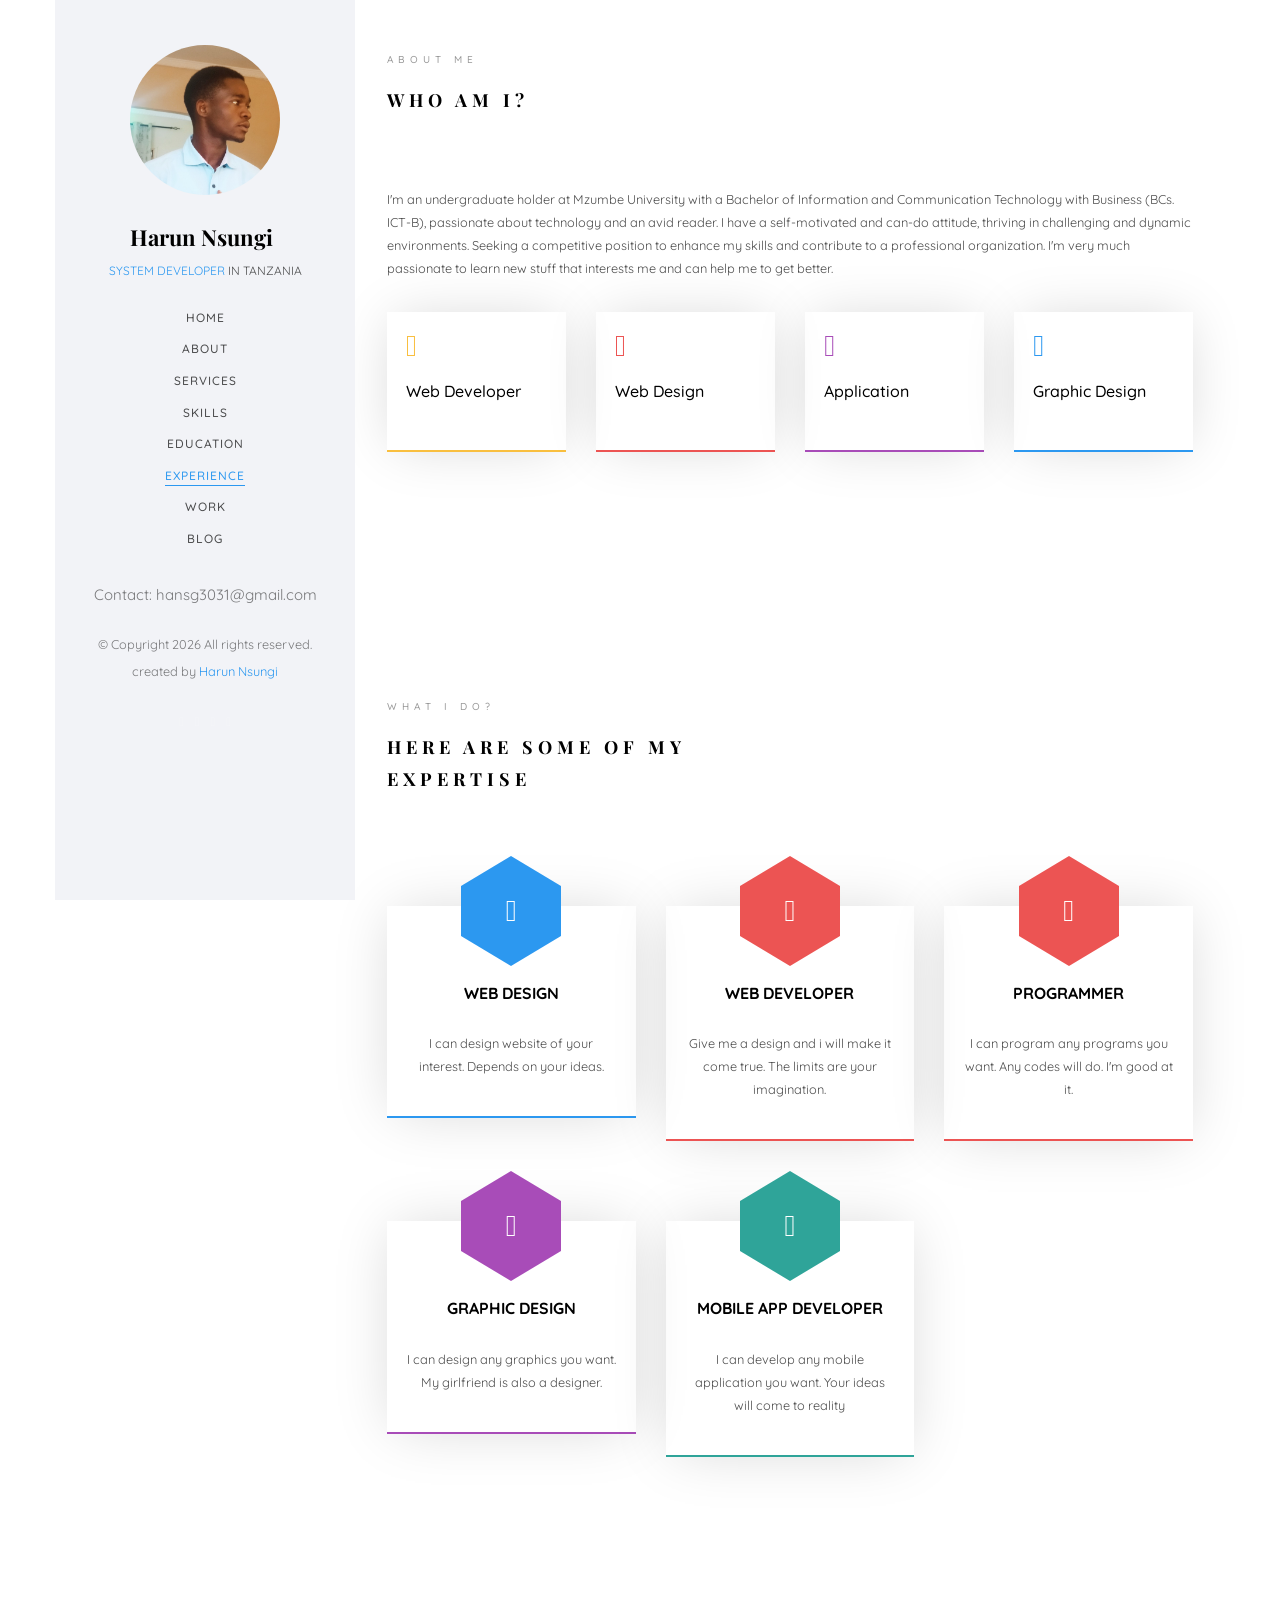
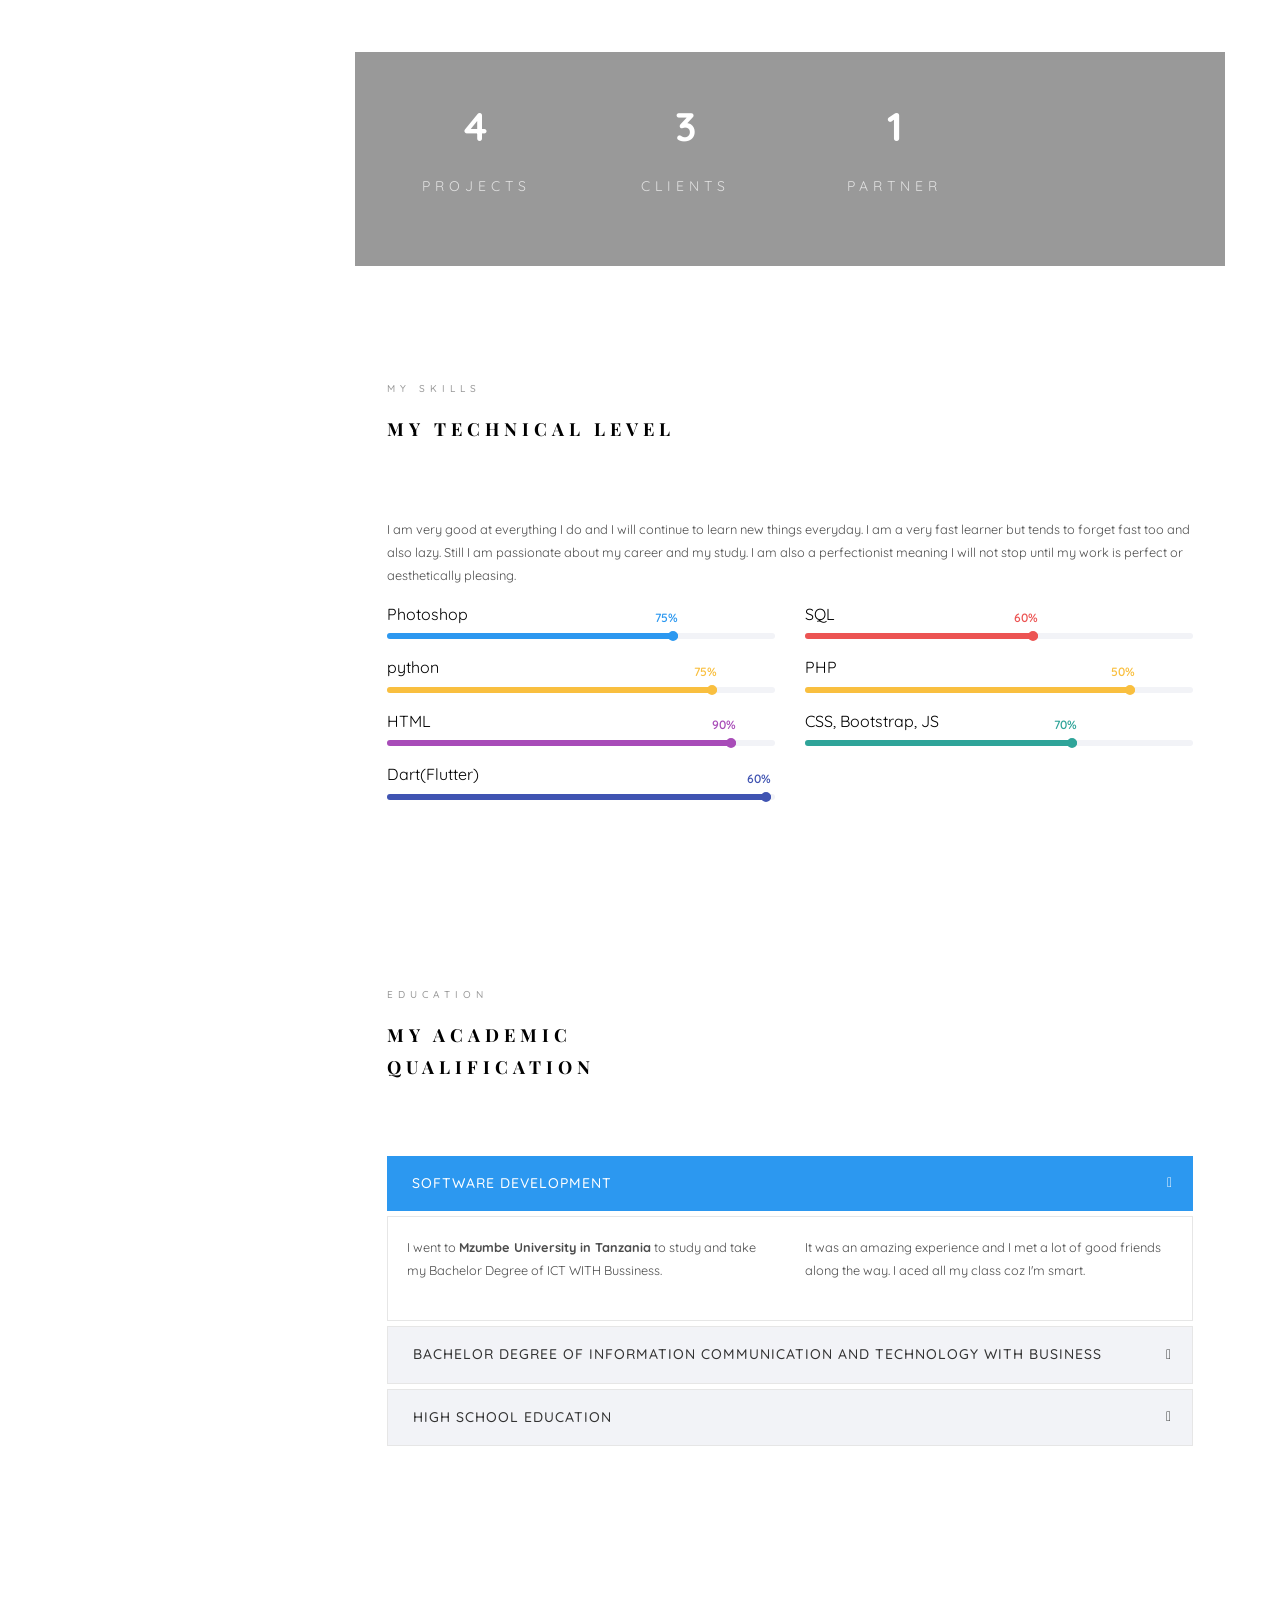
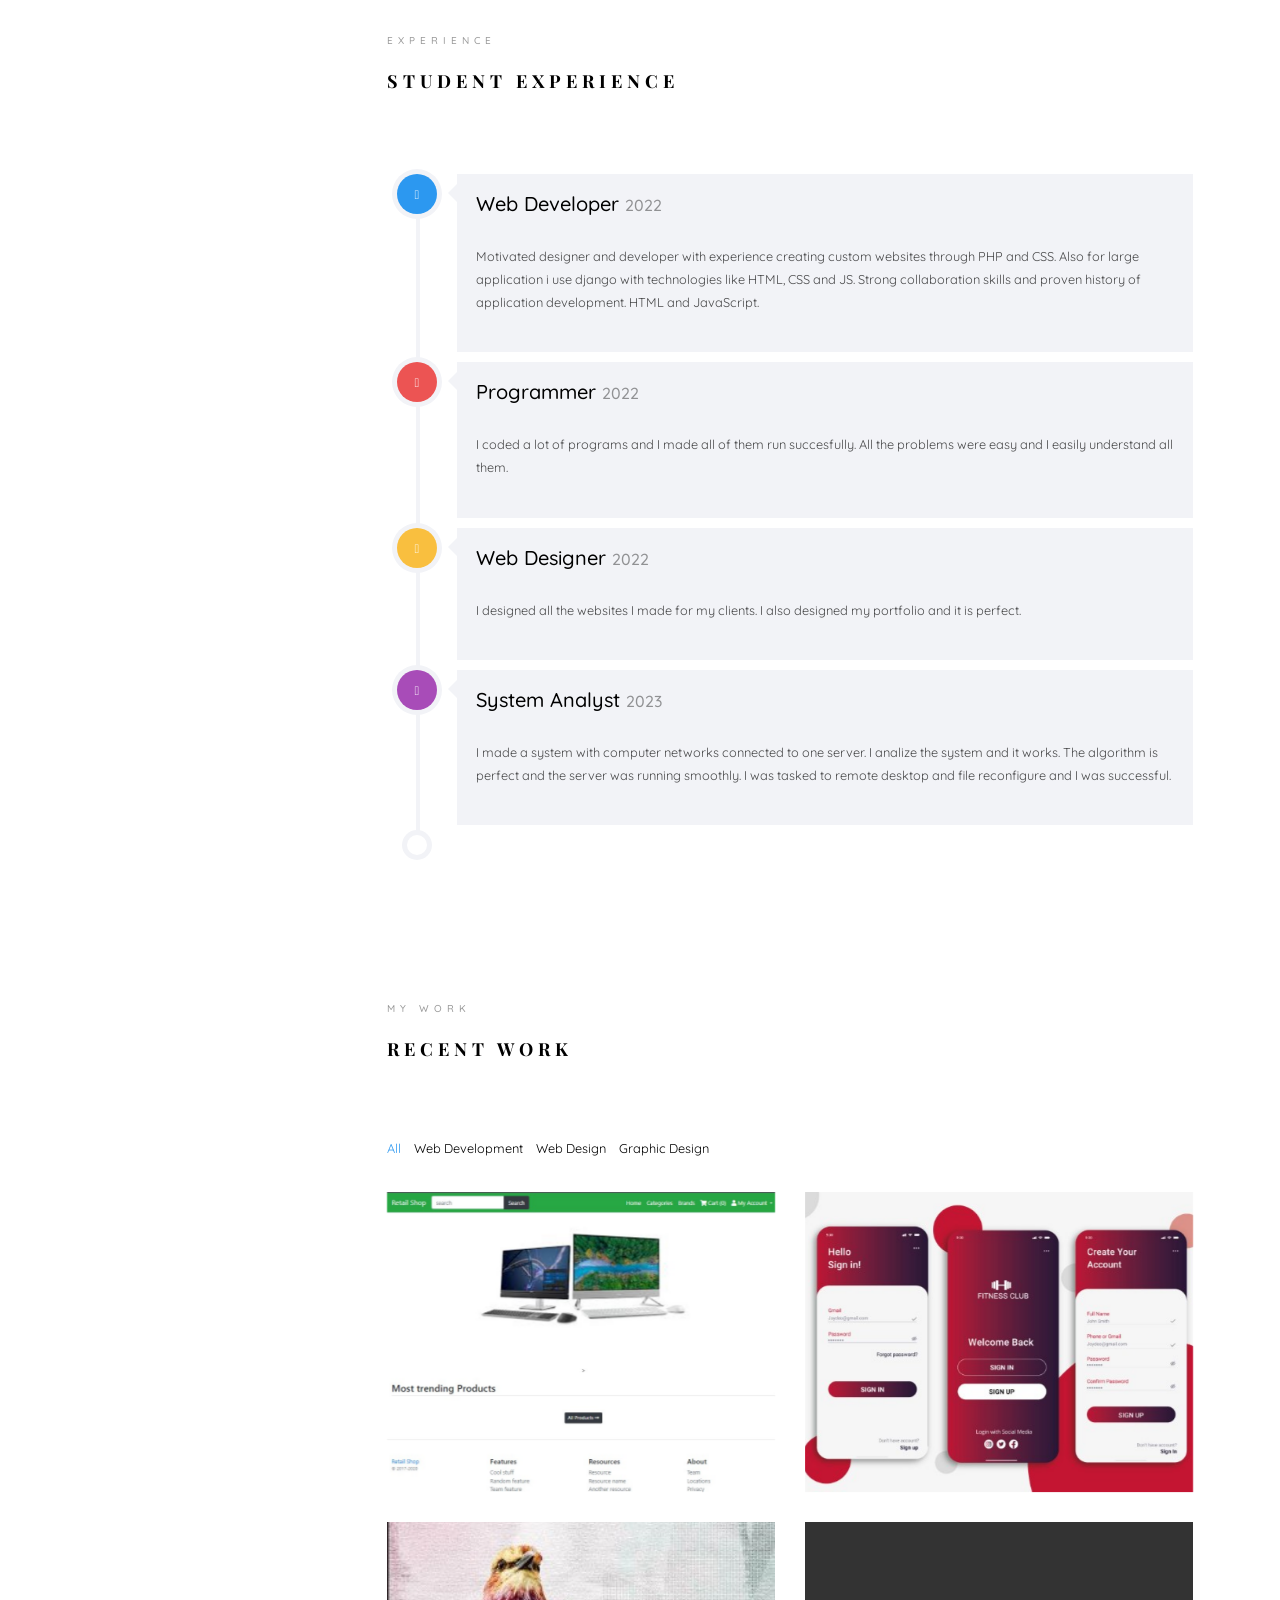
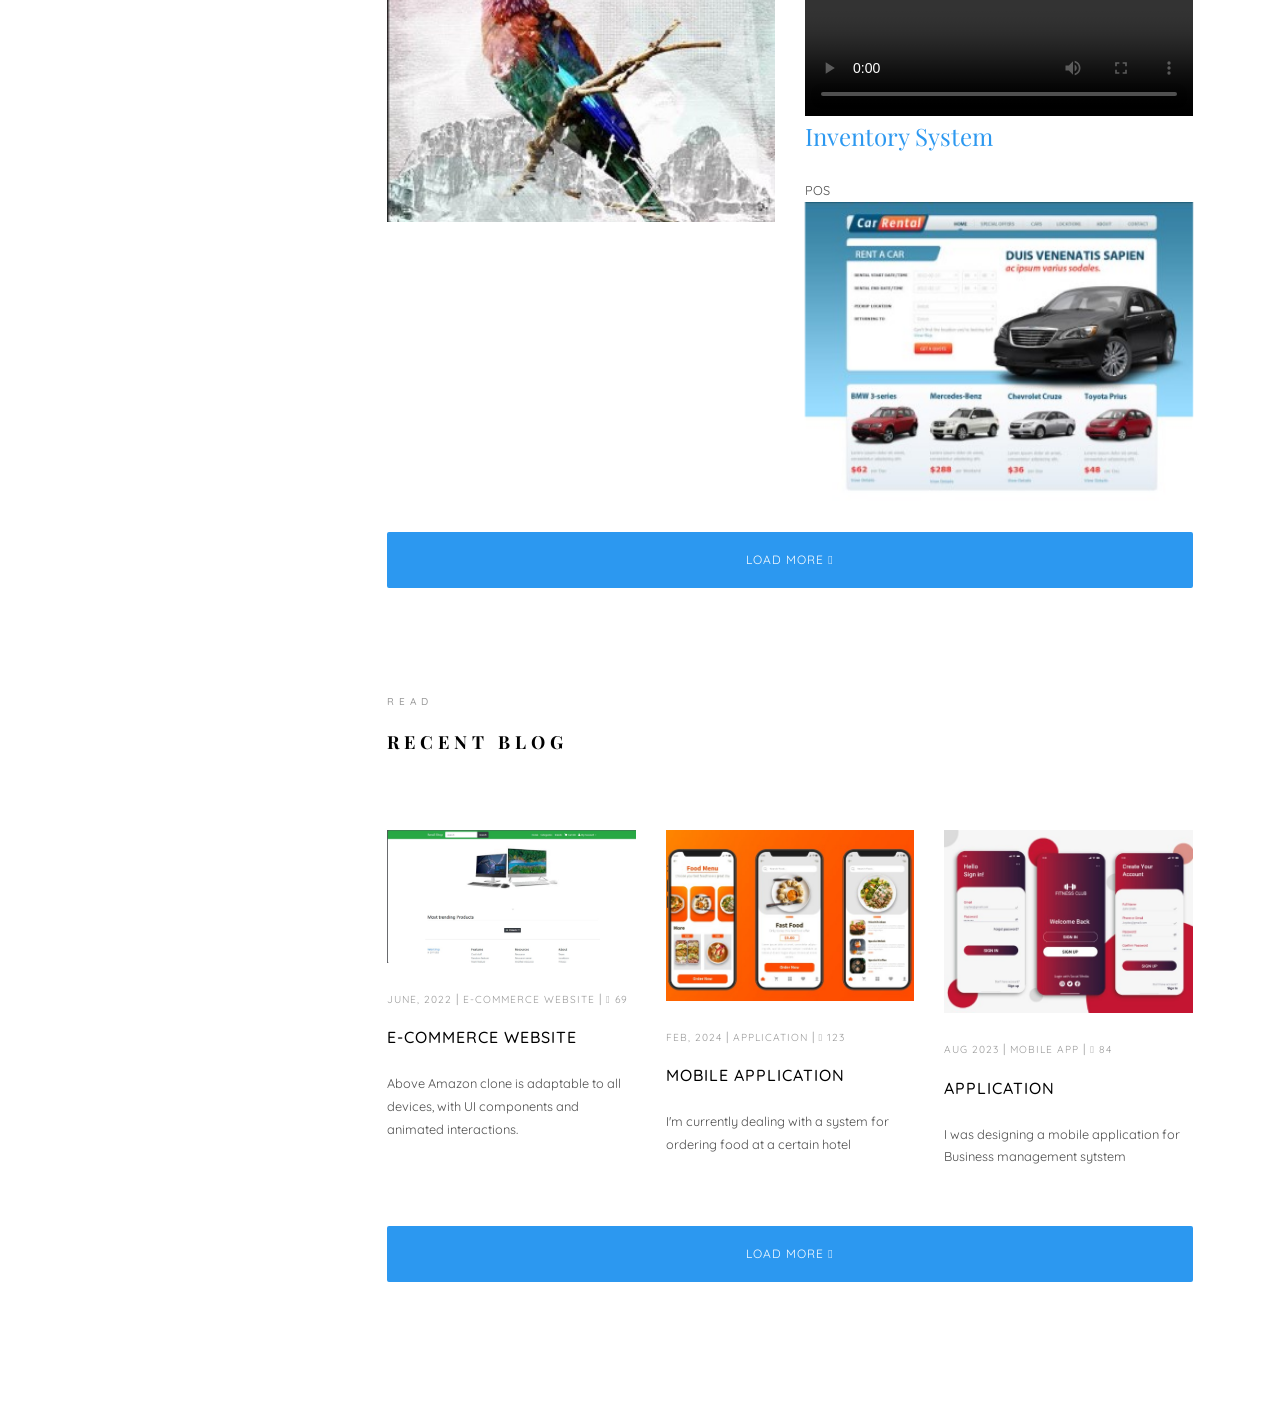
==== commit f8e78e3e: "some changes in code" ====
--- a/index.html
+++ b/index.html
@@ -52,6 +52,9 @@
    <!--==================== CSS ====================-->
    <link rel="stylesheet" href="./packages/css/styles.css">
 
+<!-----------------adness-->
+   <script async src="https://pagead2.googlesyndication.com/pagead/js/adsbygoogle.js?client=ca-pub-5696352911344680"
+     crossorigin="anonymous"></script>
 
 
 
@@ -79,12 +82,13 @@
 						<li class="active"><a href="#" data-nav-section="experience">Experience</a></li>
 						<li class=""><a href="#" data-nav-section="work">Work</a></li>
 						<li class=""><a href="#" data-nav-section="blog">Blog</a></li>
-						<li class=""><a href="#" data-nav-section="contact">Contact</a></li>
+						<li class=""><a href="#" data-nav-section="contact"></a></li>
 					</ul>
 				</div>
 			</nav>
 
 			<div class="colorlib-footer">
+				<p>Contact:  hansg3031@gmail.com</p>
 				<p><small>©
 Copyright <script>document.write(new Date().getFullYear());</script>  All rights reserved. created  by <a href="#" target="_blank">Harun Nsungi</a>
 			</small></p><ul><small>
@@ -98,45 +102,7 @@
 		</small></aside><small>
 
 		<div id="colorlib-main">
-			<section id="colorlib-hero" class="js-fullheight" data-section="home" style="height: 740px;">
-				<div class="flexslider js-fullheight" style="height: 740px;">
-					<ul class="slides">
-				   	<li style="background-image: url(&quot;images/img.jpg&quot;); width: 100%; float: left; margin-right: -100%; position: relative; opacity: 1; display: block; z-index: 2;" class="flex-active-slide" data-thumb-alt="">
-				   		<div class="overlay"></div>
-				   		<div class="container-fluid">
-				   			<div class="row">
-					   			<div class="col-md-6 col-md-offset-3 col-md-pull-3 col-sm-12 col-xs-12 js-fullheight slider-text animated fadeInUp" style="height: 740px;">
-					   				<div class="slider-text-inner js-fullheight" style="height: 740px;">
-					   					<div class="desc">
-						   					<h1>Hi! <br>I'm </h1>
-						   					<h2>Full stack developer</h2>
-											
-											</div>
-					   				</div>
-					   			</div>
-					   		</div>
-				   		</div>
-				   	</li>
-				   	<li style="background-image: url(&quot;images/img.jpg&quot;); width: 100%; float: left; margin-right: -100%; position: relative; opacity: 0; display: block; z-index: 1;" data-thumb-alt="" class="">
-				   		<div class="overlay"></div>
-				   		<div class="container-fluid">
-				   			<div class="row">
-					   			<div class="col-md-6 col-md-offset-3 col-md-pull-3 col-sm-12 col-xs-12 js-fullheight slider-text" style="height: 740px;">
-					   				<div class="slider-text-inner">
-					   					<div class="desc">
-						   					<h1>I am <br>creative</h1>
-												<h2>A Problem solver Man: <a href="#" target="_blank">Harun Nsungi</a></h2>
-												<p><a class="btn btn-primary btn-learn">Hire me</a></p>
-											</div>
-					   				</div>
-					   			</div>
-					   		</div>
-				   		</div>
-				   	</li>
-				  	</ul>
-			  	<ol class="flex-control-nav flex-control-paging"><li><a href="#" class="flex-active">1</a></li><li><a href="#" class="">2</a></li></ol><ul class="flex-direction-nav"><li class="flex-nav-prev"><a class="flex-prev" href="#">Previous</a></li><li class="flex-nav-next"><a class="flex-next" href="#">Next</a></li></ul></div>
-			</section>
-
+ 
 			<section class="colorlib-about" data-section="about">
 				<div class="colorlib-narrow-content">
 					<div class="row">
@@ -269,7 +235,7 @@
 						------------------------>
 
 						<div class="col-md-3 text-center animate-box fadeInUp animated">
-							<span class="colorlib-counter js-counter" data-from="0" data-to="9" data-speed="6000" data-refresh-interval="50">9</span>
+							<span class="colorlib-counter js-counter" data-from="0" data-to="13" data-speed="7000" data-refresh-interval="50">13</span>
 							<span class="colorlib-counter-label">Projects</span>
 						</div>
 						<div class="col-md-3 text-center animate-box fadeInUp animated">
@@ -283,8 +249,6 @@
 					</div>
 				</div>
 			</div>
-
-
 
 			<section class="colorlib-skills" data-section="skills">
 				<div class="colorlib-narrow-content">
@@ -386,7 +350,7 @@
 									<div class="panel panel-default">
 									    <div class="panel-heading" role="tab" id="headingOne">
 									        <h4 class="panel-title">
-									            <a data-toggle="collapse" data-parent="#accordion" href="#collapseOne" aria-expanded="true" aria-controls="collapseOne">Degree Web Development
+									            <a data-toggle="collapse" data-parent="#accordion" href="#collapseOne" aria-expanded="true" aria-controls="collapseOne">Software Development
 									            </a>
 									        </h4>
 									    </div>
@@ -482,7 +446,6 @@
 					            </div>
 					         </article>
 
-
 					         <article class="timeline-entry animate-box fadeInRight animated" data-animate-effect="fadeInRight">
 					            <div class="timeline-entry-inner">
 					               <div class="timeline-icon color-2">
@@ -530,7 +493,7 @@
 				</div>
 			</section>
 
-			<section class="colorlib-work" data-section="work">
+			<section class="colorlib-work1" data-section="work1">
 				<div class="colorlib-narrow-content">
 					<div class="row">
 						<div class="col-md-6 col-md-offset-3 col-md-pull-3 animate-box fadeInLeft animated" data-animate-effect="fadeInLeft">
@@ -548,7 +511,7 @@
 							<div class="project" style="background-image: url(images/ecommerce.jpg);">
 								<div class="desc">
 									<div class="con">
-										<h3><a href="work.html">Project 1</a></h3>
+										<h3><a href="work.html">Ecommerce System</a></h3>
 										<span>Web Application</span>
 										<p class="icon">
 											<span><a href="#"><i class="icon-share3"></i></a></span>
@@ -590,20 +553,21 @@
 							</div>
 						</div>
 						<div class="col-md-6 animate-box fadeInUp animated" data-animate-effect="fadeInBottom">
-							<div class="project" style="background-image: url(images/photo1.jpg);">
+							<div class="1project">
+								<video controls style="width: 100%; height: auto;">
+									<source src="videos/linked.mp4" type="video/mp4">
+									Your browser does not support the video tag.
+								</video>
 								<div class="desc">
 									<div class="con">
-										<h3><a href="work.html">Project 4</a></h3>
-										<span>Photoshop</span>
-										<p class="icon">
-											<span><a href="#"><i class="icon-share3"></i></a></span>
-											<span><a href="#"><i class="icon-eye"></i> 3, 126</a></span>
-											<span><a href="#"><i class="icon-heart"></i> 903</a></span>
-										</p>
-									</div>
-								</div>
-							</div>
-						</div>
+										<h3><a href="work.html">Inventory System</a></h3>
+										<span>POS</span>
+									 
+									</div>
+								</div>
+							</div>
+						</div>
+						
 						<div class="col-md-6 animate-box fadeInLeft animated" data-animate-effect="fadeInLeft">
 							<div class="project" style="background-image: url(images/car.jpg);">
 								<div class="desc">
@@ -648,31 +612,21 @@
 			</section>
 
 
-
-
-
-
    <!--==================== PORTFOLIO ====================-->
    <section class="portfolio section" id="portfolio">
 
 	<h2 class="section__title"></h2>
-	<span class="section__subtitle">Most recent works</span>
+	<span class="section__subtitle"></span>
 
 	<div class="portfolio__container container swiper-container">
 		<div class="swiper-wrapper">
 <!--==================== PORTFOLIO  ====================-->
 
 	<div class="portfolio__content grid swiper-slide">
-		<img src="./images/blog1.jpg" alt="" class="portfolio__img">
+		 
 
 		<div class="portfolio_">
-			<h3 class="portfolio__title">Modern Dashboard</h3>
-			<p class="portfolio__description">Data analitical dashboard adaptable to all devices, 
-				with ui components and animated interactions.</p>
-			<a href="#" class="button button--flex button--small portfolio__button">
-				<!----------------Demo ---->
-				<i class="uil uil-arrow-right button__icon"></i>
-			</a>
+			 
 		</div>
 	</div>
 
@@ -714,14 +668,13 @@
 
 </section>
 
-
 	<section class="colorlib-blog" data-section="blog">
 				<div class="colorlib-narrow-content">
-					<div class="row">
+					<div class="row">                   
 						<div class="col-md-6 col-md-offset-3 col-md-pull-3 animate-box fadeInLeft animated" data-animate-effect="fadeInLeft">
 							<span class="heading-meta">Read</span>
 							<h2 class="colorlib-heading">Recent Blog</h2>
-						</div>
+						</div>  
 					</div>
 					<div class="row">
 						<div class="col-md-4 col-sm-6 animate-box fadeInLeft animated" data-animate-effect="fadeInLeft">
@@ -729,9 +682,9 @@
 								<a href="blog.html" class="blog-img"><img src="images/ecommerce.jpg" class="img-responsive"></a>
 								<div class="desc">
 									<span><small>June, 2022 </small> | <small>E-Commerce website</small> | <small> <i class="icon-bubble3"></i> 69</small></span>
-									<h3><a href="blog.html">E-Commerce website</a></h3>
+								 	<h3><a href="blog.html">E-Commerce website</a></h3>
 									<p>Above Amazon clone is adaptable to all devices, with 
-                        ui components and animated interactions.</p>
+                        UI components and animated interactions.</p>
 								</div>
 							</div>
 						</div>
@@ -763,71 +716,8 @@
 					</div>
 				</div>
 			</section>
-
-			<section class="colorlib-contact" data-section="contact">
-				<div class="colorlib-narrow-content">
-					<div class="row">
-						<div class="col-md-6 col-md-offset-3 col-md-pull-3 animate-box fadeInLeft animated" data-animate-effect="fadeInLeft">
-							<span class="heading-meta color-red">Get in Touch</span>
-							<h2 class="colorlib-heading">Contact</h2>
-						</div>
-					</div>
-					<div class="row">
-						<div class="col-md-5">
-							<div class="colorlib-feature colorlib-feature-sm animate-box fadeInLeft animated" data-animate-effect="fadeInLeft">
-								<div class="colorlib-icon">
-									<i class="icon-globe-outline"></i>
-								</div>
-								<div class="colorlib-text">
-									<p><a href="#">hansg3031@gmail.com</a></p>
-								</div>
-							</div>
-
-							<div class="colorlib-feature colorlib-feature-sm animate-box fadeInLeft animated" data-animate-effect="fadeInLeft">
-								<div class="colorlib-icon">
-									<i class="icon-map"></i>
-								</div>
-								<div class="colorlib-text">
-									<p>Mvomero, Morogoro, Tanzania</p>
-								</div>
-							</div>
-
-							<div class="colorlib-feature colorlib-feature-sm animate-box fadeInLeft animated" data-animate-effect="fadeInLeft">
-								<div class="colorlib-icon">
-									<i class="icon-phone"></i>
-								</div>
-								<div class="colorlib-text">
-									<p><a href="tel://">0656419045</a></p>
-								</div>
-							</div>
-						</div>
-						<div class="col-md-7 col-md-push-1">
-							<div class="row">
-								<div class="col-md-10 col-md-offset-1 col-md-pull-1 animate-box fadeInRight animated" data-animate-effect="fadeInRight">
-									<form action="">
-										<div class="form-group">
-											<input type="text" class="form-control" placeholder="Name">
-										</div>
-										<div class="form-group">
-											<input type="text" class="form-control" placeholder="Email">
-										</div>
-										<div class="form-group">
-											<input type="text" class="form-control" placeholder="Subject">
-										</div>
-										<div class="form-group">
-											<textarea name="" id="message" cols="30" rows="7" class="form-control" placeholder="Message"></textarea>
-										</div>
-										<div class="form-group">
-											<input type="submit" class="btn btn-primary btn-send-message" value="Send Message">
-										</div>
-									</form>
-								</div>
-								
-							</div>
-						</div>
-					</div>
-				</div>
-			</section>
+		
+		 
 
 		</div><!-- end:colorlib-main -->
 	</small></div><!-- end:container-wrap --><small>
@@ -857,4 +747,4 @@
 
 </small>
 </body>
-</html>+</html>
--- a/css/flexslider.css
+++ b/css/flexslider.css
@@ -0,0 +1,255 @@
+ 
+/* ====================================================================================================================
+ * RESETS
+ * ====================================================================================================================*/
+.flex-container a:hover,
+.flex-slider a:hover {
+  outline: none;
+}
+.slides,
+.slides > li,
+.flex-control-nav,
+.flex-direction-nav {
+  margin: 0;
+  padding: 0;
+  list-style: none;
+}
+.flex-pauseplay span {
+  text-transform: capitalize;
+}
+/* ====================================================================================================================
+ * BASE STYLES
+ * ====================================================================================================================*/
+.flexslider {
+  margin: 0;
+  padding: 0;
+}
+.flexslider .slides > li {
+  display: none;
+  -webkit-backface-visibility: hidden;
+}
+.flexslider .slides img {
+  width: 100%;
+  display: block;
+}
+.flexslider .slides:after {
+  /*content: "\0020";*/
+  display: block;
+  clear: both;
+  visibility: hidden;
+  line-height: 0;
+  height: 0;
+}
+html[xmlns] .flexslider .slides {
+  display: block;
+}
+* html .flexslider .slides {
+  height: 1%;
+}
+.no-js .flexslider .slides > li:first-child {
+  display: block;
+}
+/* ====================================================================================================================
+ * DEFAULT THEME
+ * ====================================================================================================================*/
+.flexslider {
+  margin: 0 0 60px;
+  background: #ffffff;
+  border: 4px solid #ffffff;
+  position: relative;
+  zoom: 1;
+  -webkit-border-radius: 4px;
+  -moz-border-radius: 4px;
+  border-radius: 4px;
+  -webkit-box-shadow: '' 0 1px 4px rgba(0, 0, 0, 0.2);
+  -moz-box-shadow: '' 0 1px 4px rgba(0, 0, 0, 0.2);
+  -o-box-shadow: '' 0 1px 4px rgba(0, 0, 0, 0.2);
+  box-shadow: '' 0 1px 4px rgba(0, 0, 0, 0.2);
+}
+.flexslider .slides {
+  zoom: 1;
+}
+.flexslider .slides img {
+  height: auto;
+  -moz-user-select: none;
+}
+.flex-viewport {
+  max-height: 2000px;
+  -webkit-transition: all 1s ease;
+  -moz-transition: all 1s ease;
+  -ms-transition: all 1s ease;
+  -o-transition: all 1s ease;
+  transition: all 1s ease;
+}
+.loading .flex-viewport {
+  max-height: 300px;
+}
+.carousel li {
+  margin-right: 5px;
+}
+.flex-direction-nav {
+  height: 0;
+}
+.flex-direction-nav a {
+  text-decoration: none;
+  display: block;
+  width: 40px;
+  height: 40px;
+  margin: -20px 0 0;
+  position: absolute;
+  top: 50%;
+  z-index: 10;
+  overflow: hidden;
+  opacity: 0;
+  cursor: pointer;
+  color: rgba(0, 0, 0, 0.8);
+  text-shadow: 1px 1px 0 rgba(255, 255, 255, 0.3);
+  -webkit-transition: all 0.3s ease-in-out;
+  -moz-transition: all 0.3s ease-in-out;
+  -ms-transition: all 0.3s ease-in-out;
+  -o-transition: all 0.3s ease-in-out;
+  transition: all 0.3s ease-in-out;
+}
+.flex-direction-nav a:before {
+  font-family: "flexslider-icon";
+  font-size: 40px;
+  display: inline-block;
+  content: '\f001';
+  color: rgba(0, 0, 0, 0.8);
+  text-shadow: 1px 1px 0 rgba(255, 255, 255, 0.3);
+}
+.flex-direction-nav a.flex-next:before {
+  content: '\f002';
+}
+.flex-direction-nav .flex-prev {
+  left: -50px;
+}
+.flex-direction-nav .flex-next {
+  right: -50px;
+  text-align: right;
+}
+.flexslider:hover .flex-direction-nav .flex-prev {
+  opacity: 0.7;
+  left: 10px;
+}
+.flexslider:hover .flex-direction-nav .flex-prev:hover {
+  opacity: 1;
+}
+.flexslider:hover .flex-direction-nav .flex-next {
+  opacity: 0.7;
+  right: 10px;
+}
+.flexslider:hover .flex-direction-nav .flex-next:hover {
+  opacity: 1;
+}
+.flex-direction-nav .flex-disabled {
+  opacity: 0!important;
+  filter: alpha(opacity=0);
+  cursor: default;
+  z-index: -1;
+}
+.flex-pauseplay a {
+  display: block;
+  width: 20px;
+  height: 20px;
+  position: absolute;
+  bottom: 5px;
+  left: 10px;
+  opacity: 0.8;
+  z-index: 10;
+  overflow: hidden;
+  cursor: pointer;
+  color: #000;
+}
+.flex-pauseplay a:before {
+  font-family: "flexslider-icon";
+  font-size: 20px;
+  display: inline-block;
+  content: '\f004';
+}
+.flex-pauseplay a:hover {
+  opacity: 1;
+}
+.flex-pauseplay a.flex-play:before {
+  content: '\f003';
+}
+.flex-control-nav {
+  width: 100%;
+  position: absolute;
+  bottom: -40px;
+  text-align: center;
+}
+.flex-control-nav li {
+  margin: 0 6px;
+  display: inline-block;
+  zoom: 1;
+  display: inline;
+}
+.flex-control-paging li a {
+  width: 11px;
+  height: 11px;
+  display: block;
+  background: #666;
+  background: rgba(0, 0, 0, 0.5);
+  cursor: pointer;
+  text-indent: -9999px;
+  -webkit-box-shadow: inset 0 0 3px rgba(0, 0, 0, 0.3);
+  -moz-box-shadow: inset 0 0 3px rgba(0, 0, 0, 0.3);
+  -o-box-shadow: inset 0 0 3px rgba(0, 0, 0, 0.3);
+  box-shadow: inset 0 0 3px rgba(0, 0, 0, 0.3);
+  -webkit-border-radius: 20px;
+  -moz-border-radius: 20px;
+  border-radius: 20px;
+}
+.flex-control-paging li a:hover {
+  background: #333;
+  background: rgba(0, 0, 0, 0.7);
+}
+.flex-control-paging li a.flex-active {
+  background: #000;
+  background: rgba(0, 0, 0, 0.9);
+  cursor: default;
+}
+.flex-control-thumbs {
+  margin: 5px 0 0;
+  position: static;
+  overflow: hidden;
+}
+.flex-control-thumbs li {
+  width: 25%;
+  float: left;
+  margin: 0;
+}
+.flex-control-thumbs img {
+  width: 100%;
+  height: auto;
+  display: block;
+  opacity: .7;
+  cursor: pointer;
+  -moz-user-select: none;
+  -webkit-transition: all 1s ease;
+  -moz-transition: all 1s ease;
+  -ms-transition: all 1s ease;
+  -o-transition: all 1s ease;
+  transition: all 1s ease;
+}
+.flex-control-thumbs img:hover {
+  opacity: 1;
+}
+.flex-control-thumbs .flex-active {
+  opacity: 1;
+  cursor: default;
+}
+/* ====================================================================================================================
+ * RESPONSIVE
+ * ====================================================================================================================*/
+@media screen and (max-width: 860px) {
+  .flex-direction-nav .flex-prev {
+    opacity: 1;
+    left: 10px;
+  }
+  .flex-direction-nav .flex-next {
+    opacity: 1;
+    right: 10px;
+  }
+}
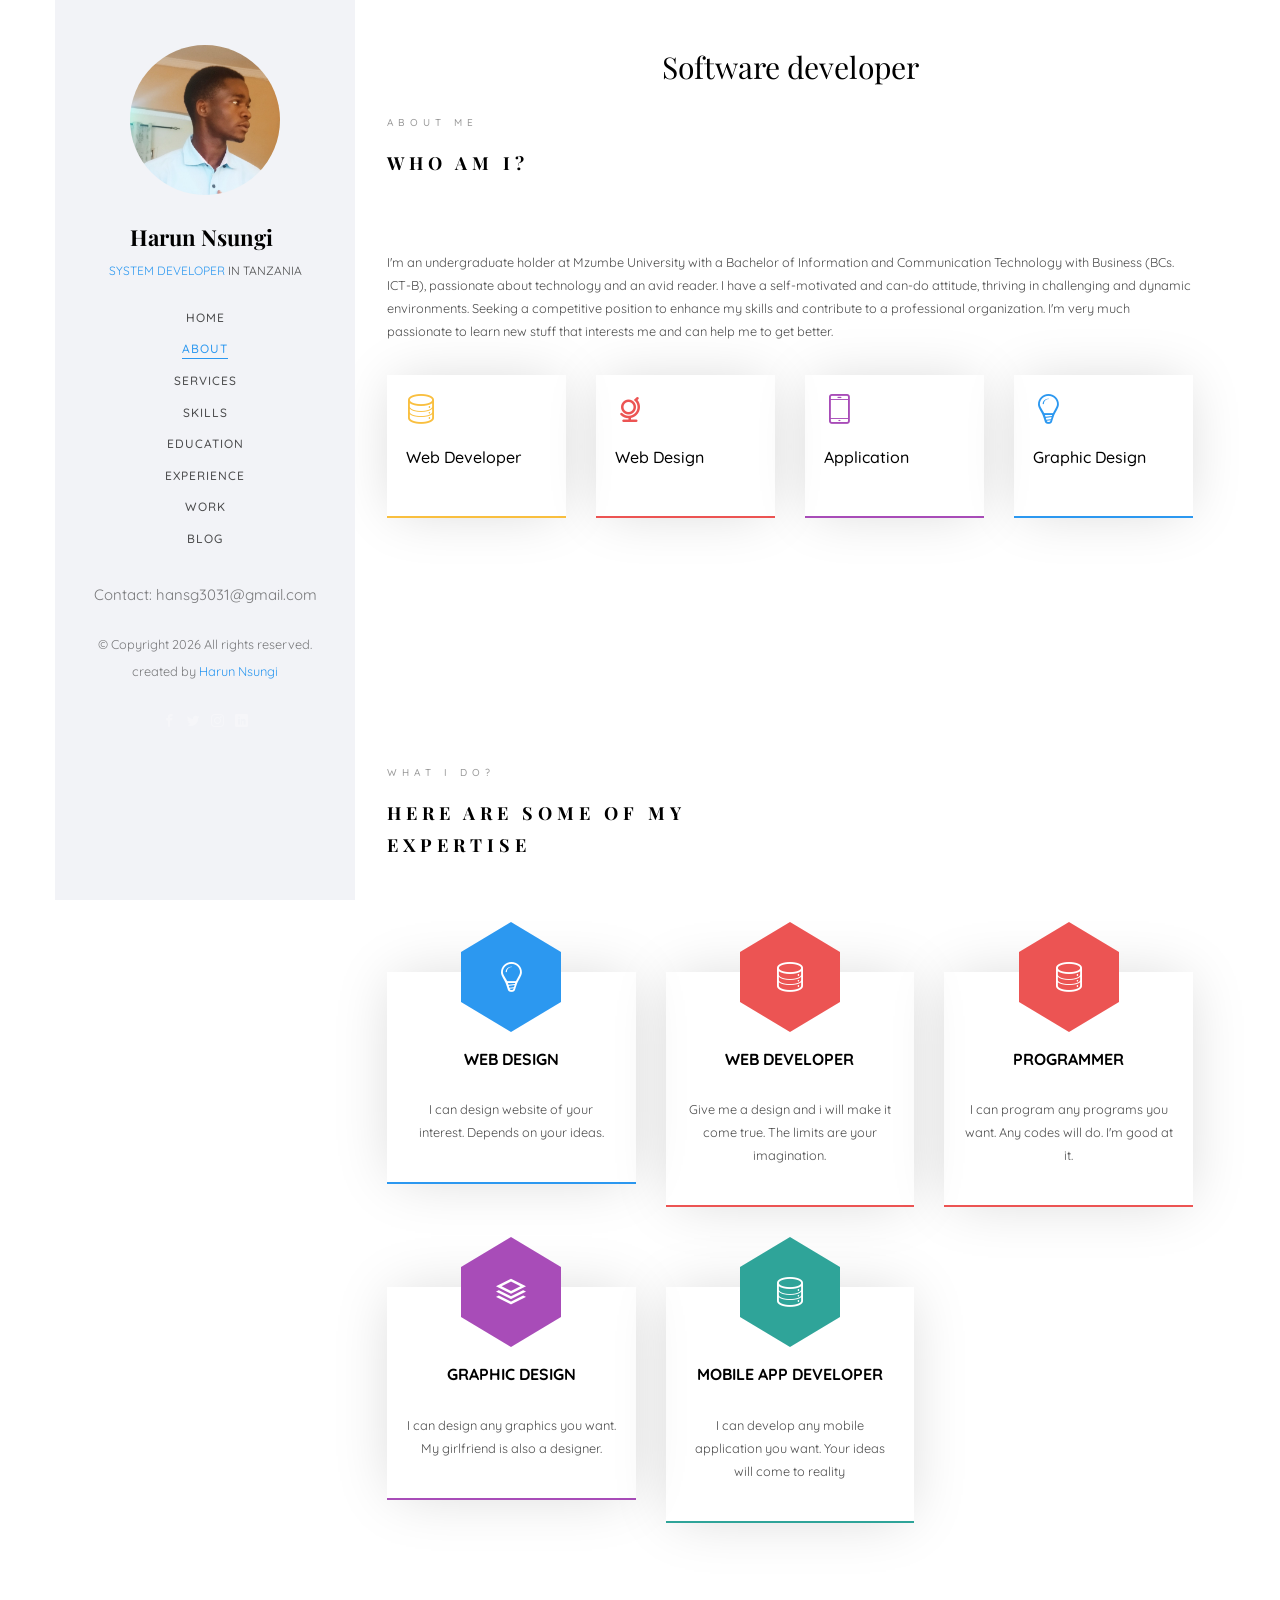
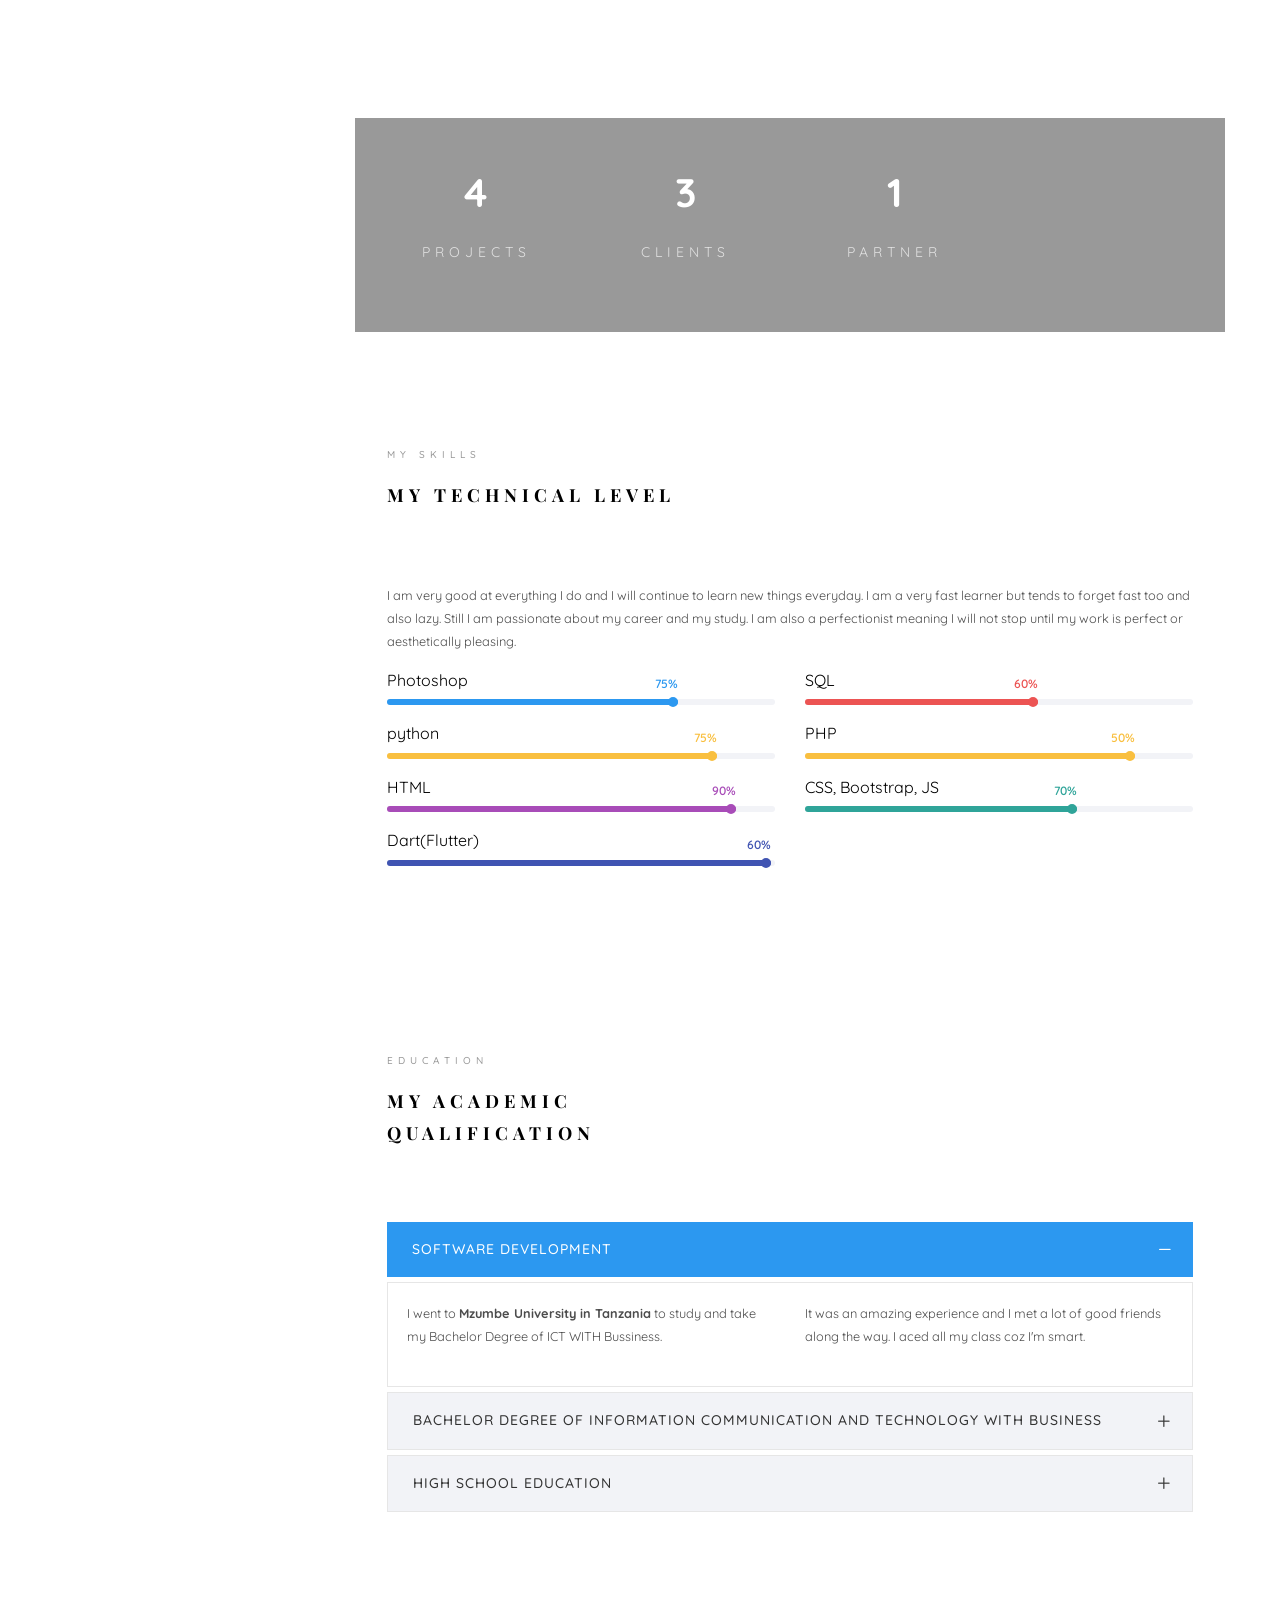
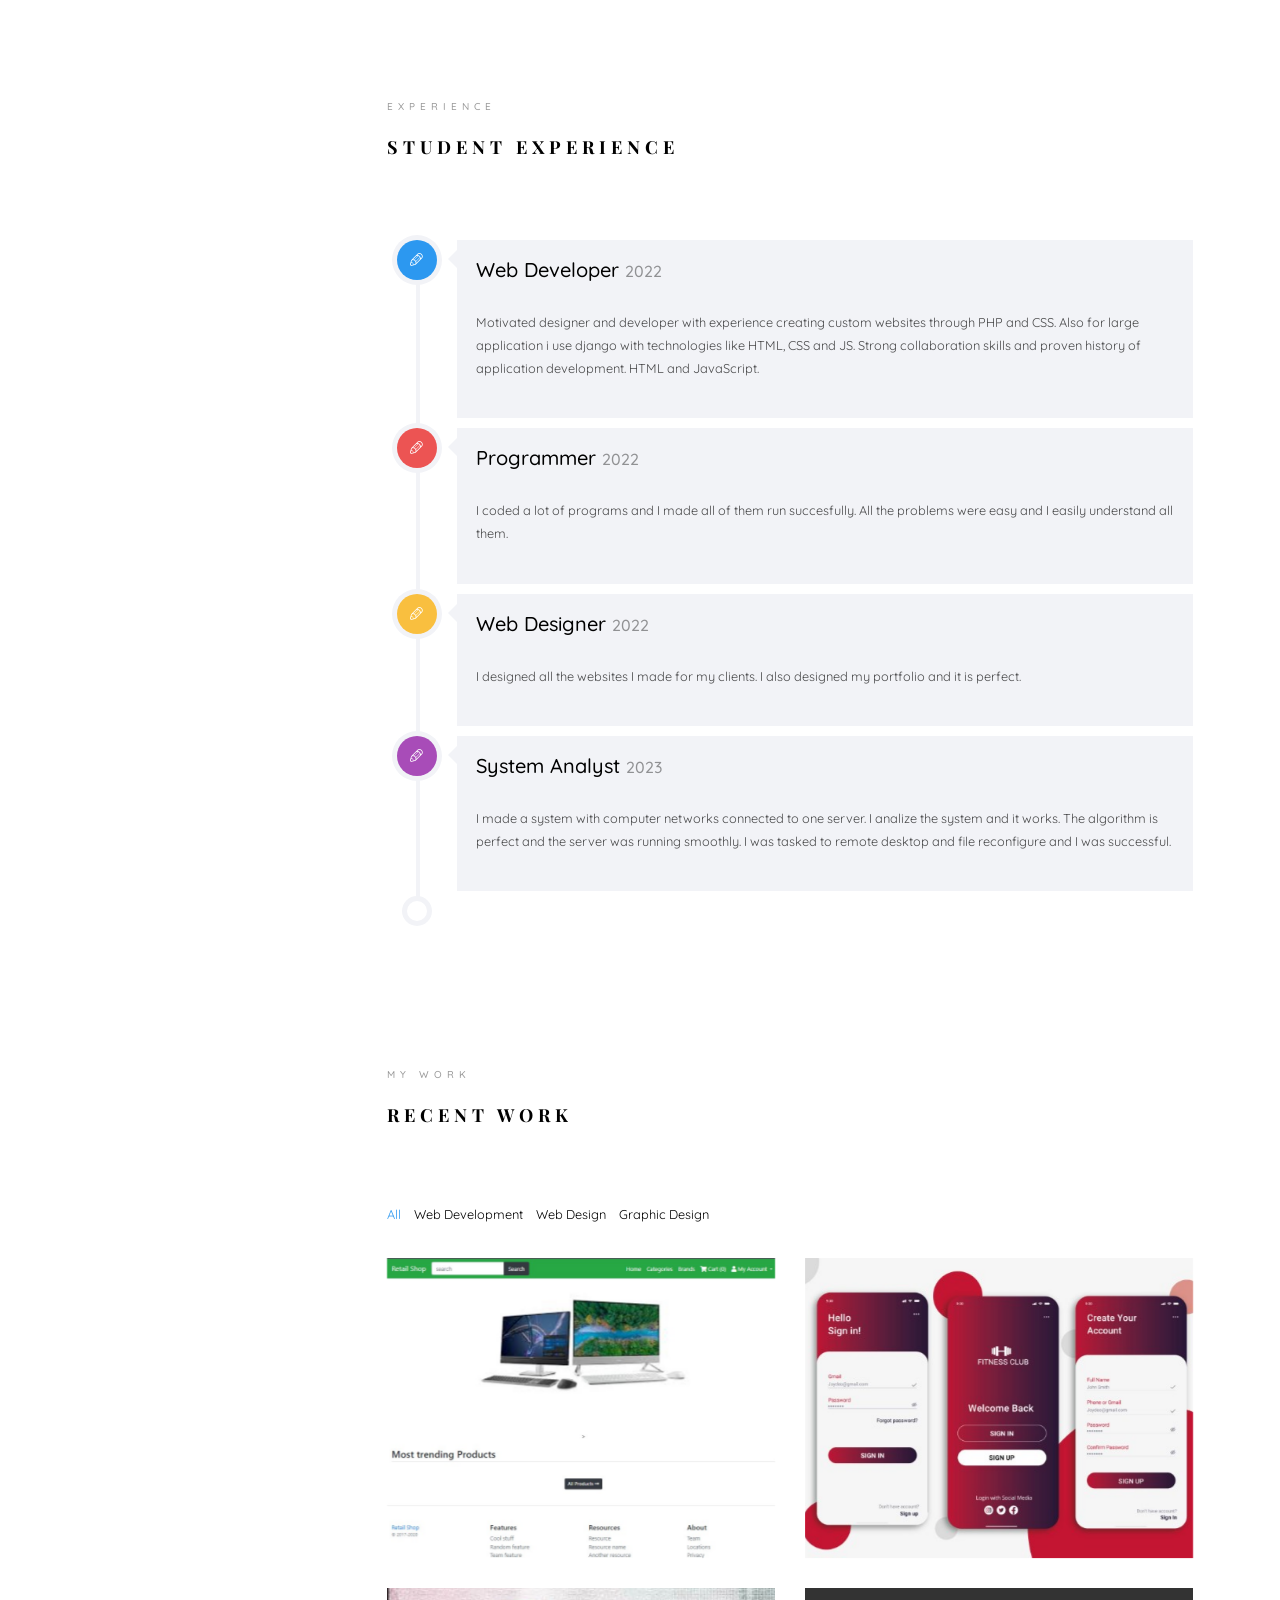
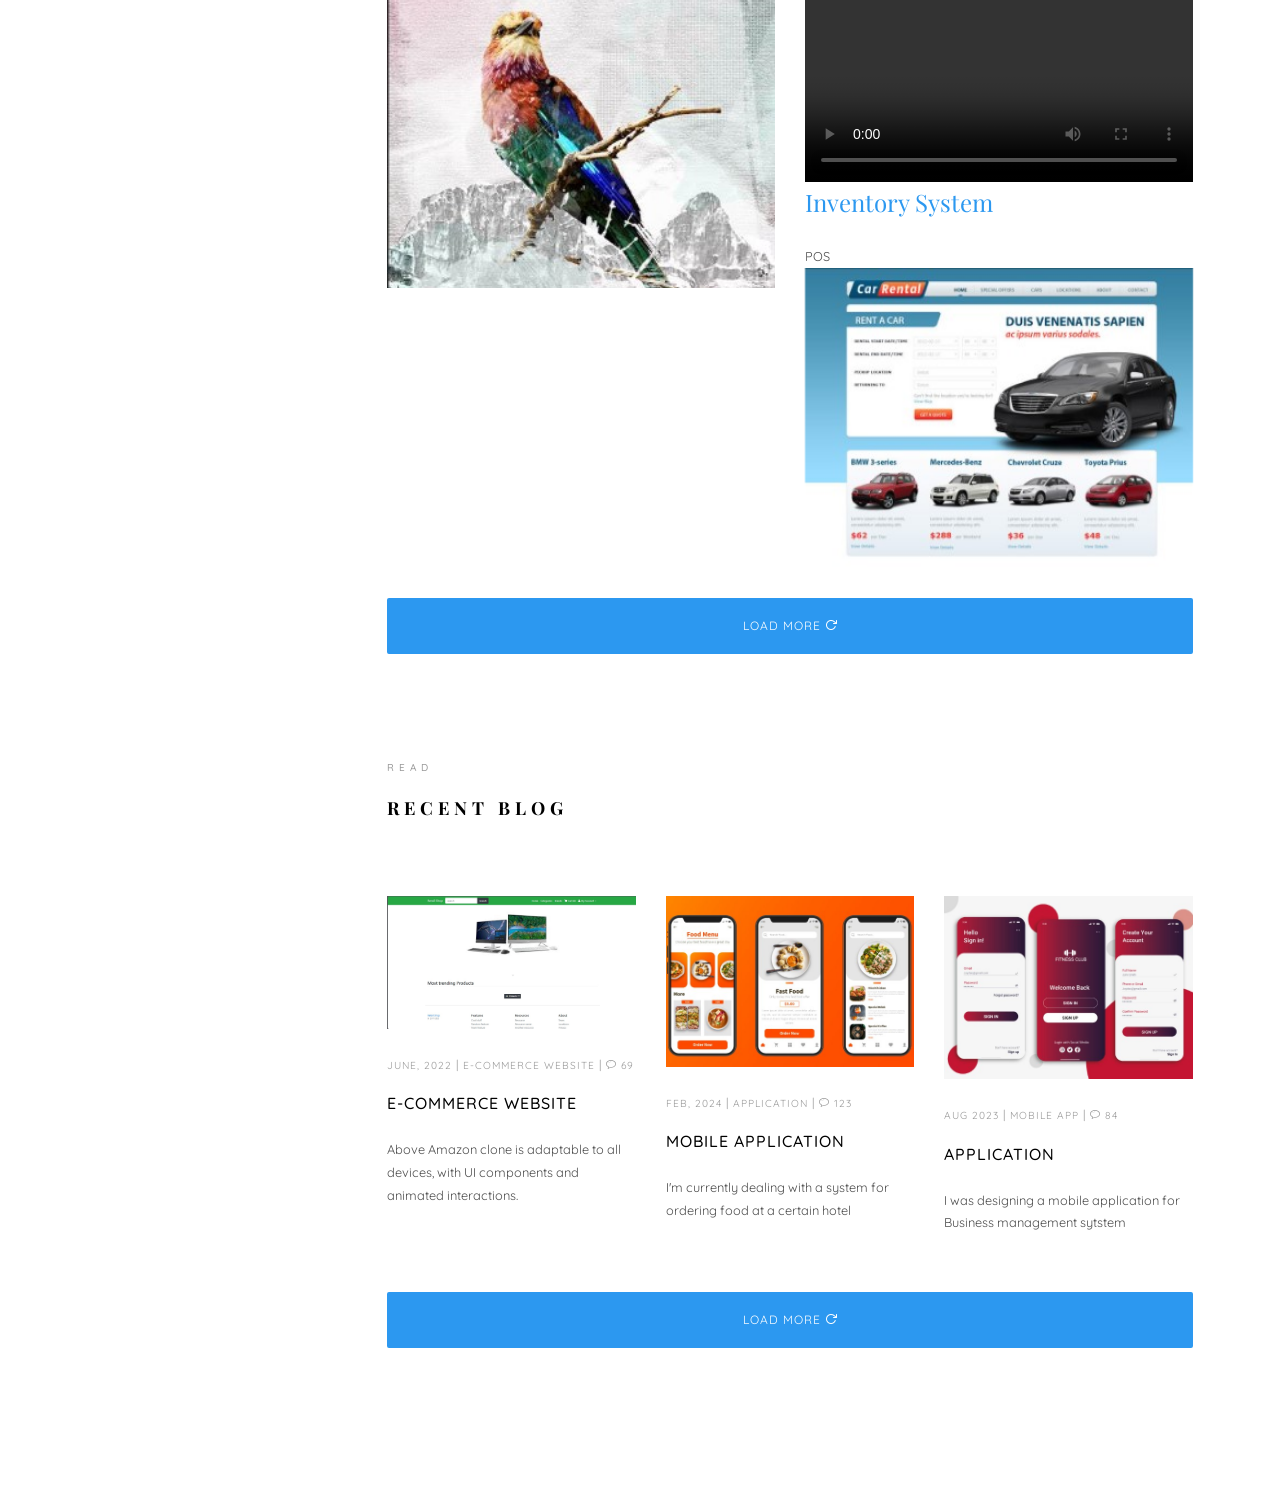
==== commit aa9ebd0c: "code edit" ====
--- a/index.html
+++ b/index.html
@@ -109,7 +109,11 @@
 						<div class="col-md-12">
 							<div class="row row-bottom-padded-sm animate-box fadeInLeft animated" data-animate-effect="fadeInLeft">
 								<div class="col-md-12">
-									<div class="about-desc">
+									<div class="about-desc">        
+										
+										<center>
+										<h2 class="mx-3">Software developer</h2>
+									    </center>
 										<span class="heading-meta">About Me</span>
 										<h2 class="colorlib-heading">Who Am I?</h2>
 										<p>I'm an undergraduate holder at Mzumbe University with a Bachelor of Information and Communication Technology with Business (BCs. ICT-B), passionate about technology and an avid reader. I have a self-motivated and can-do attitude, 
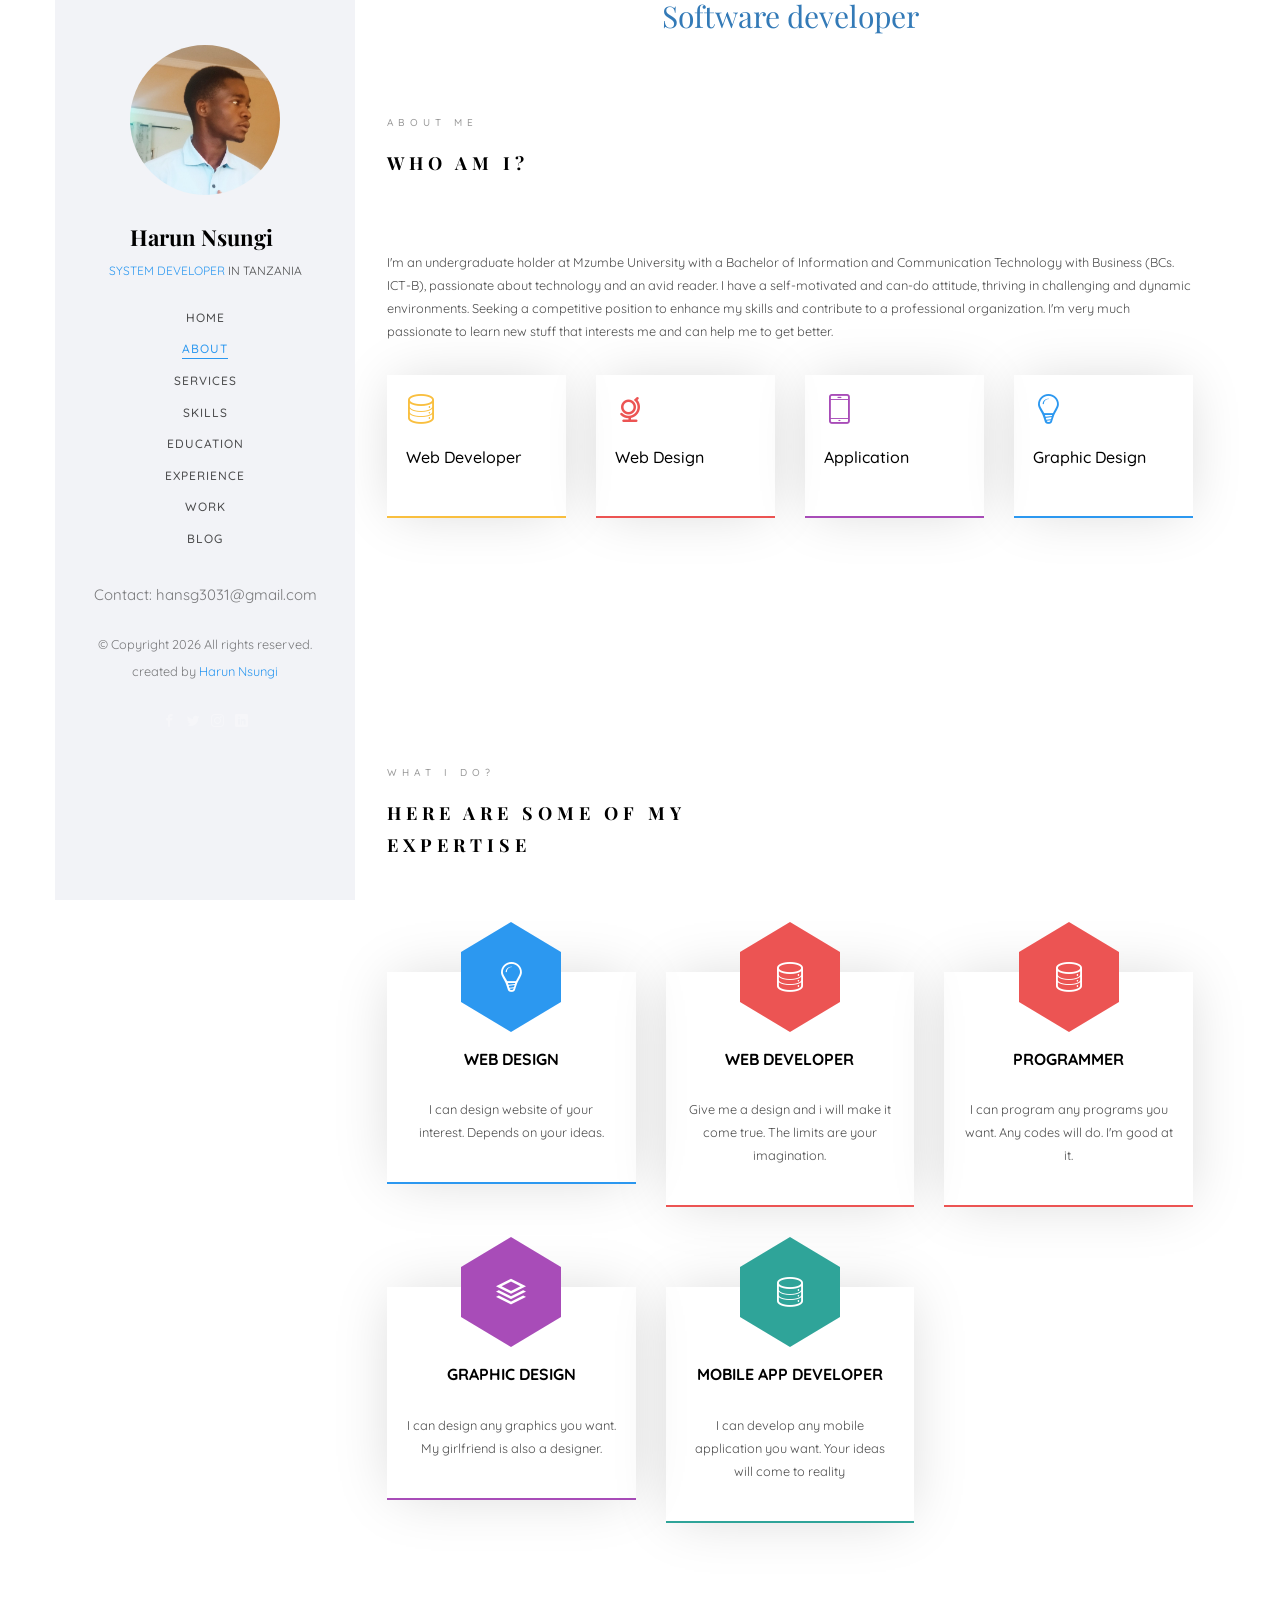
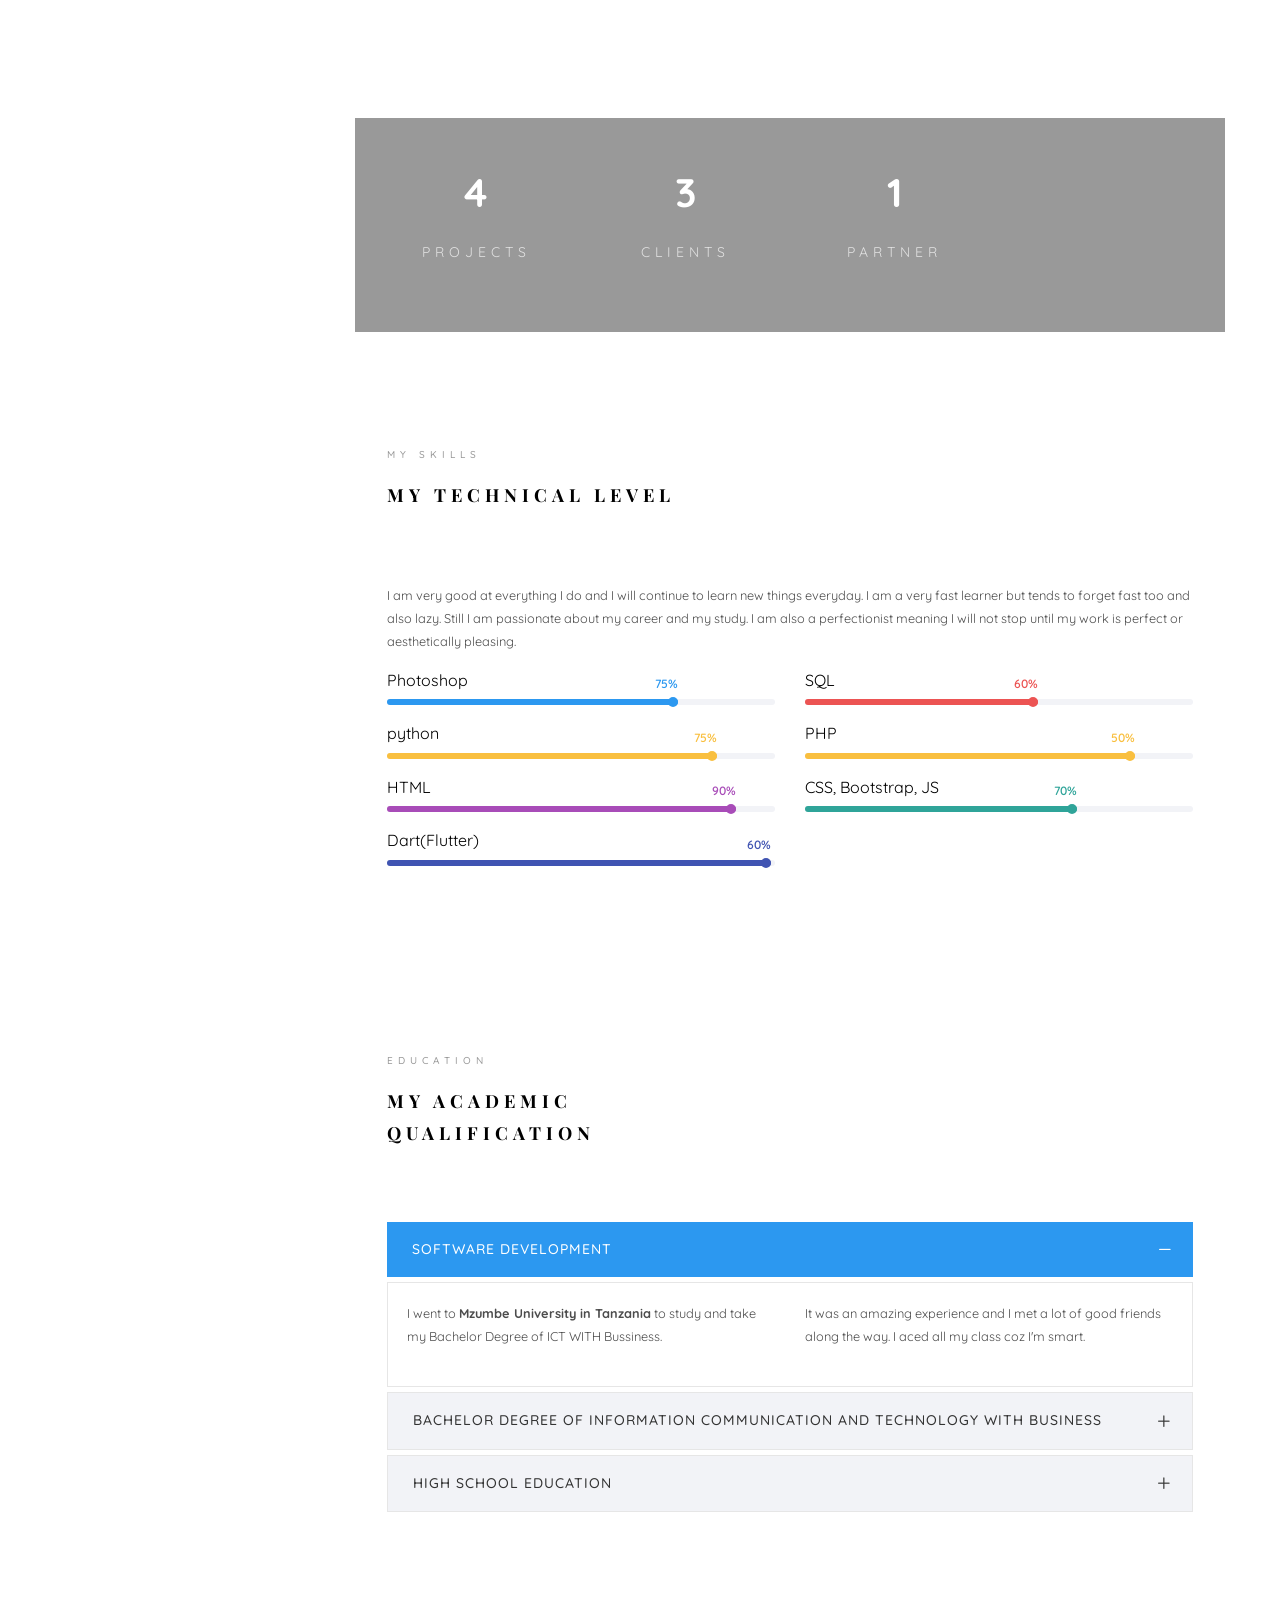
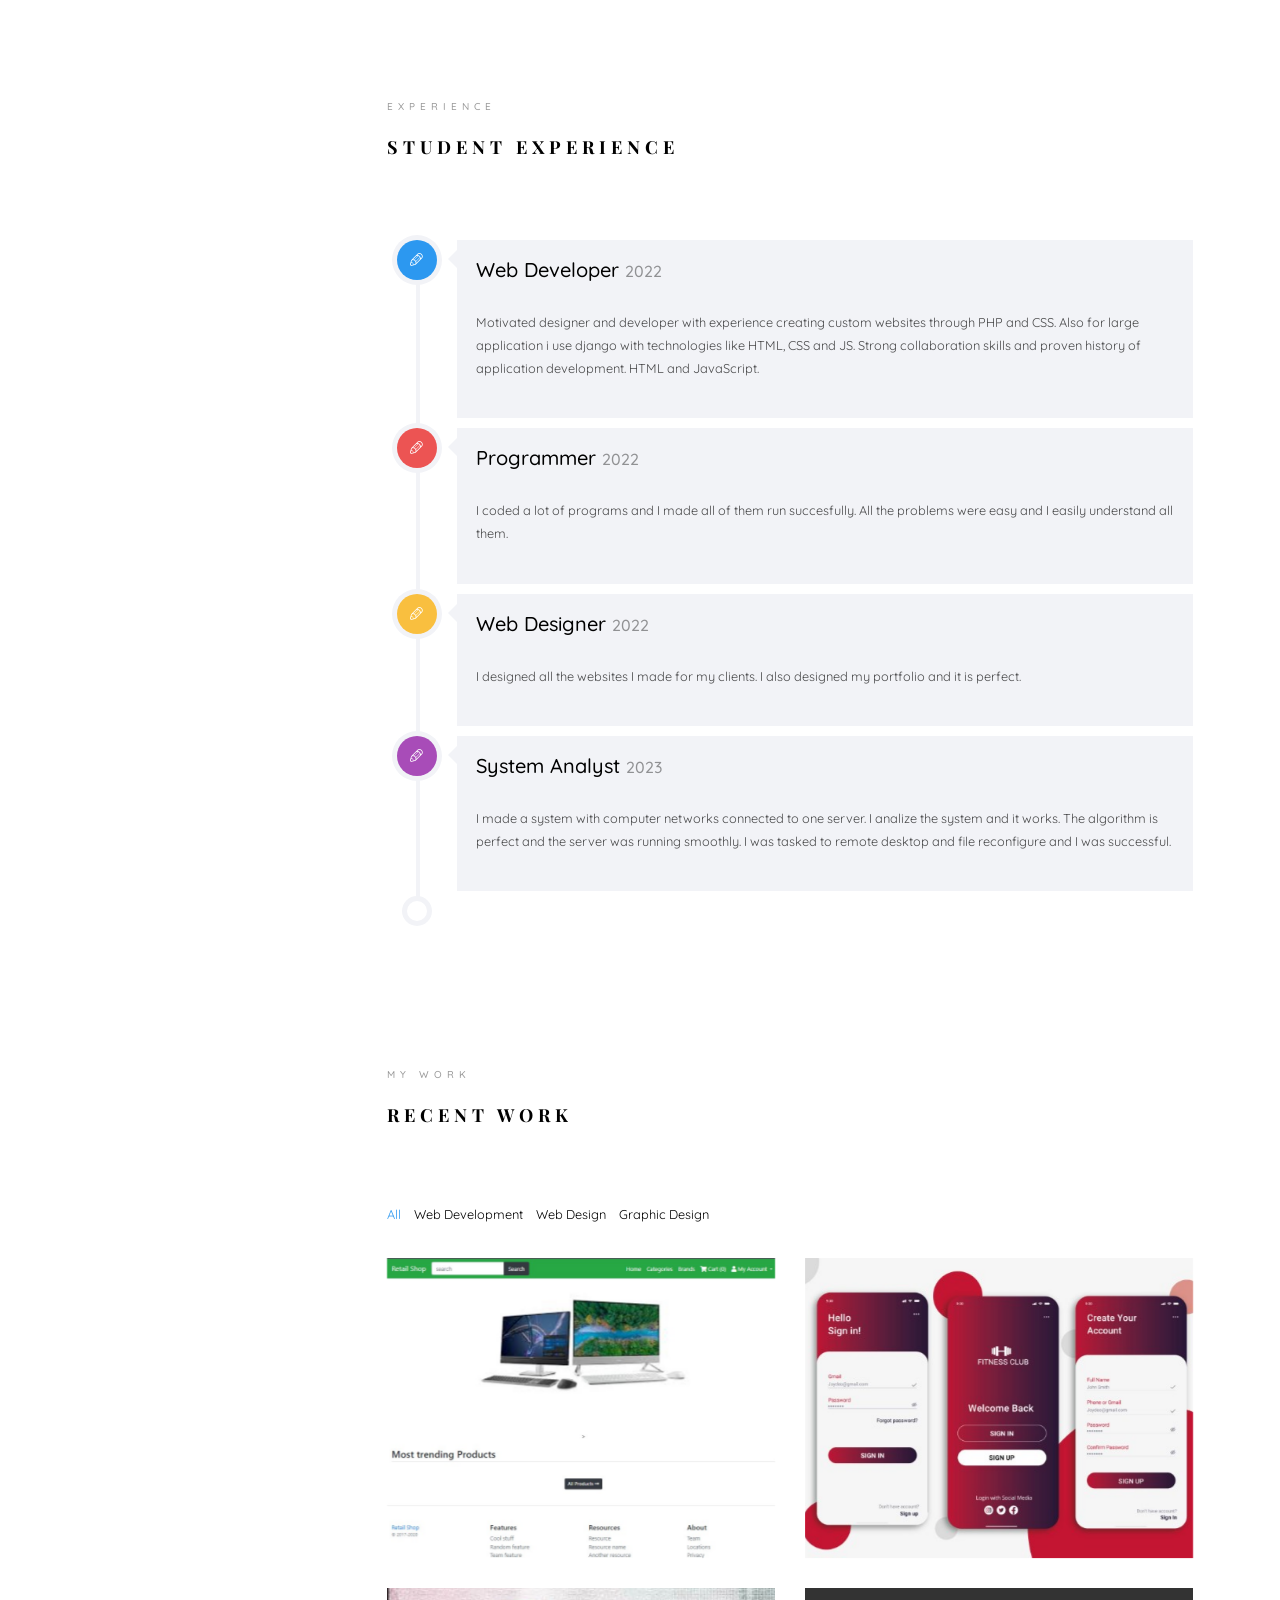
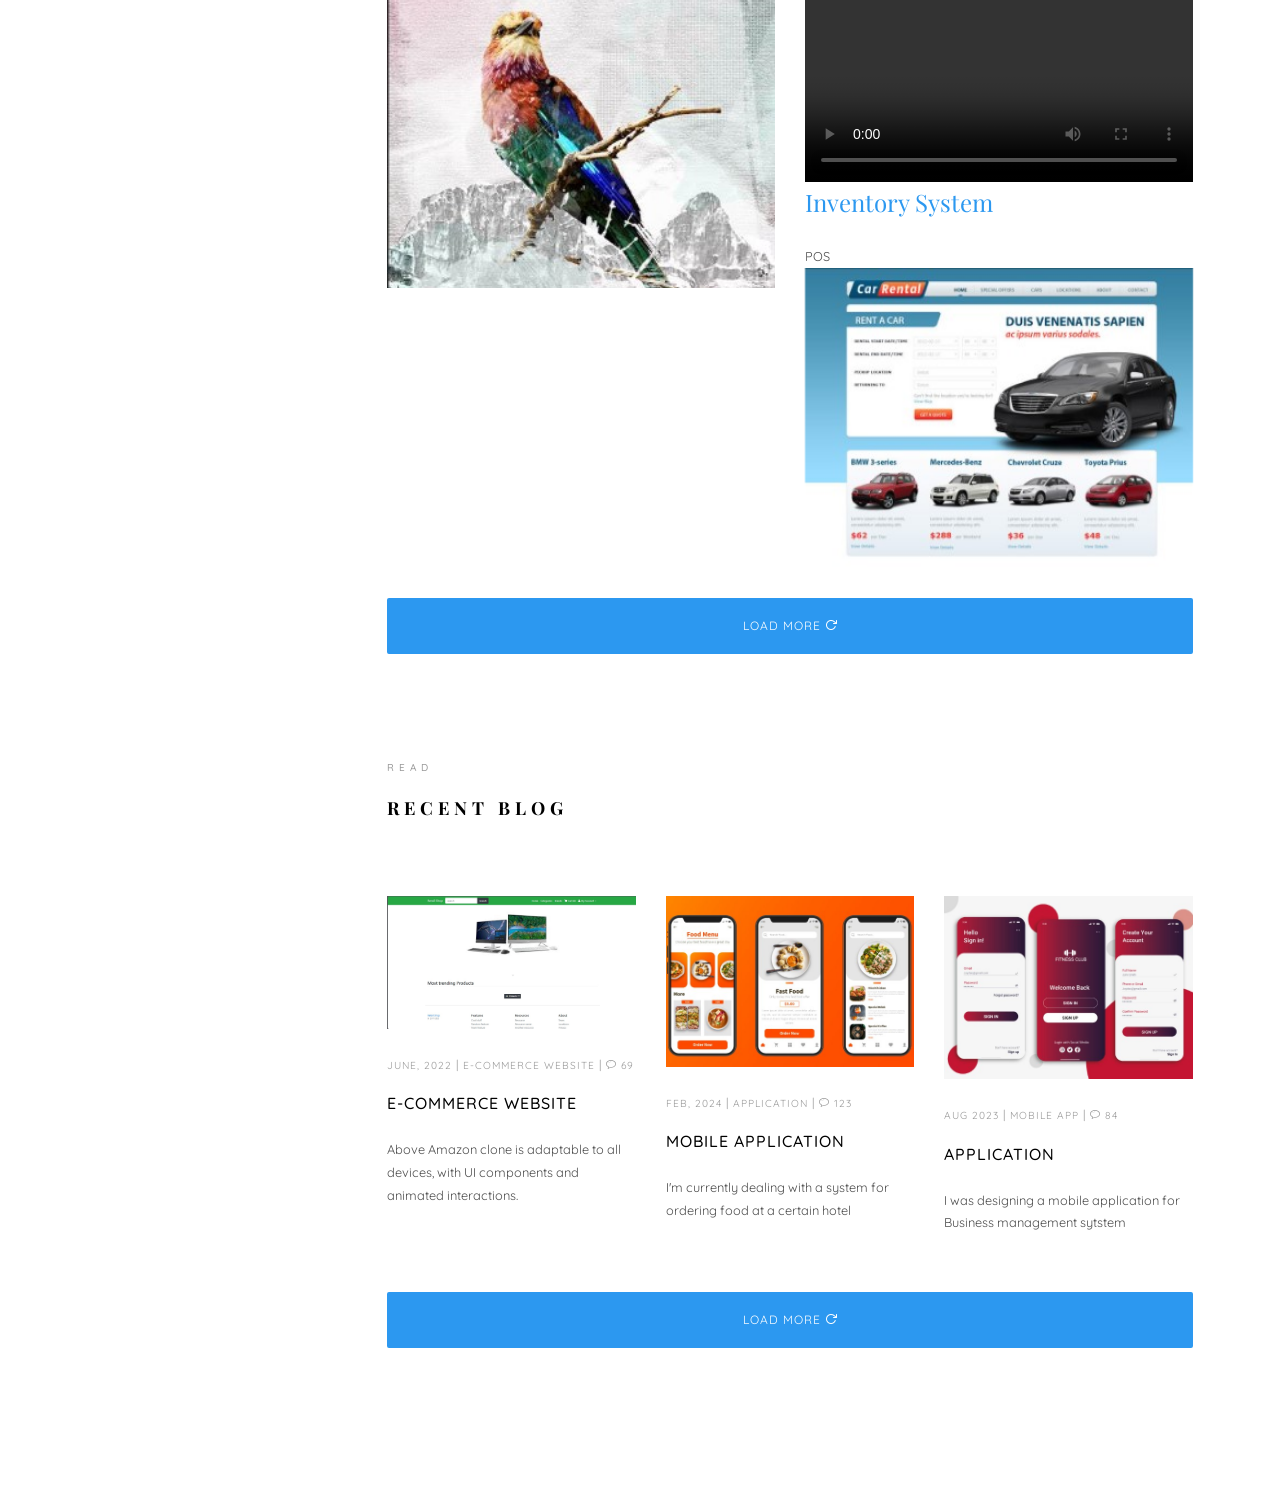
==== commit c4dc67f1: "code edits" ====
--- a/index.html
+++ b/index.html
@@ -102,7 +102,9 @@
 		</small></aside><small>
 
 		<div id="colorlib-main">
- 
+			<center>
+				<h2 class="mx-3 text-primary">Software developer</h2>
+				</center>
 			<section class="colorlib-about" data-section="about">
 				<div class="colorlib-narrow-content">
 					<div class="row">
@@ -111,9 +113,7 @@
 								<div class="col-md-12">
 									<div class="about-desc">        
 										
-										<center>
-										<h2 class="mx-3">Software developer</h2>
-									    </center>
+										
 										<span class="heading-meta">About Me</span>
 										<h2 class="colorlib-heading">Who Am I?</h2>
 										<p>I'm an undergraduate holder at Mzumbe University with a Bachelor of Information and Communication Technology with Business (BCs. ICT-B), passionate about technology and an avid reader. I have a self-motivated and can-do attitude, 
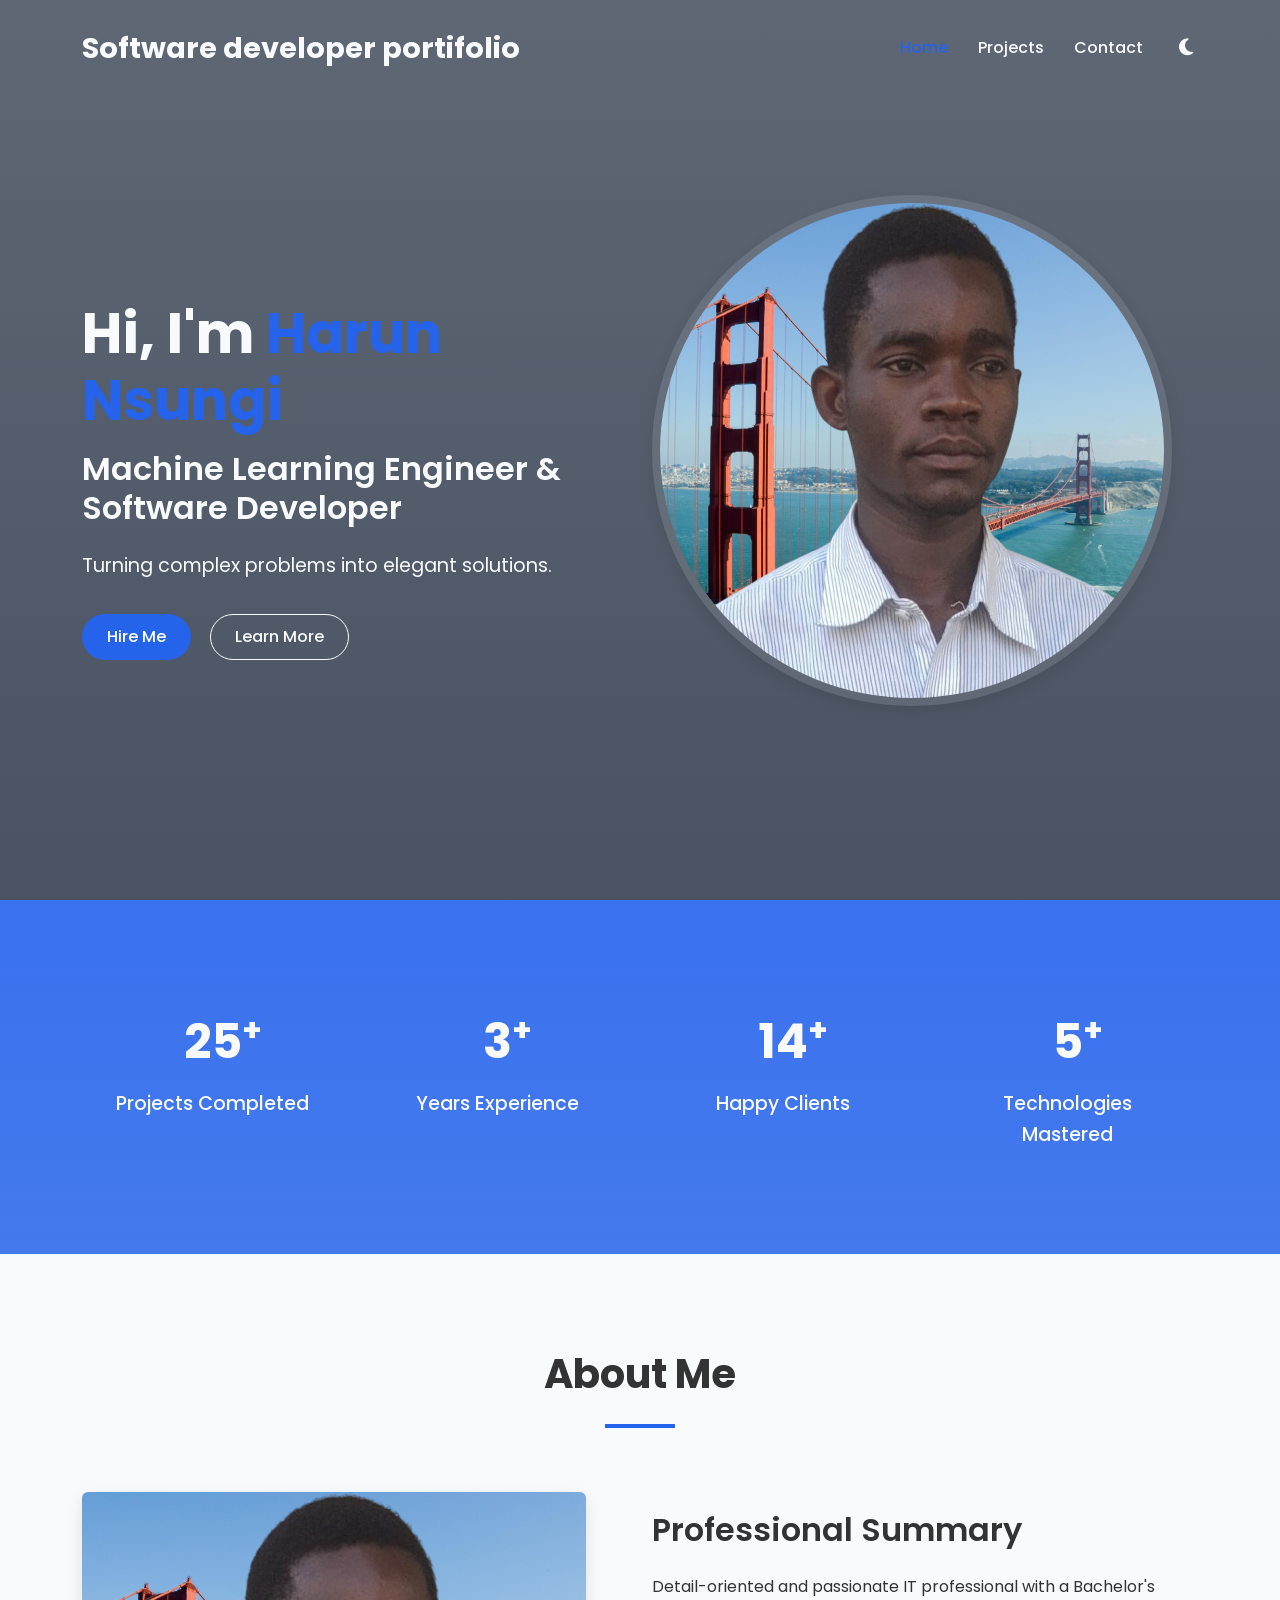
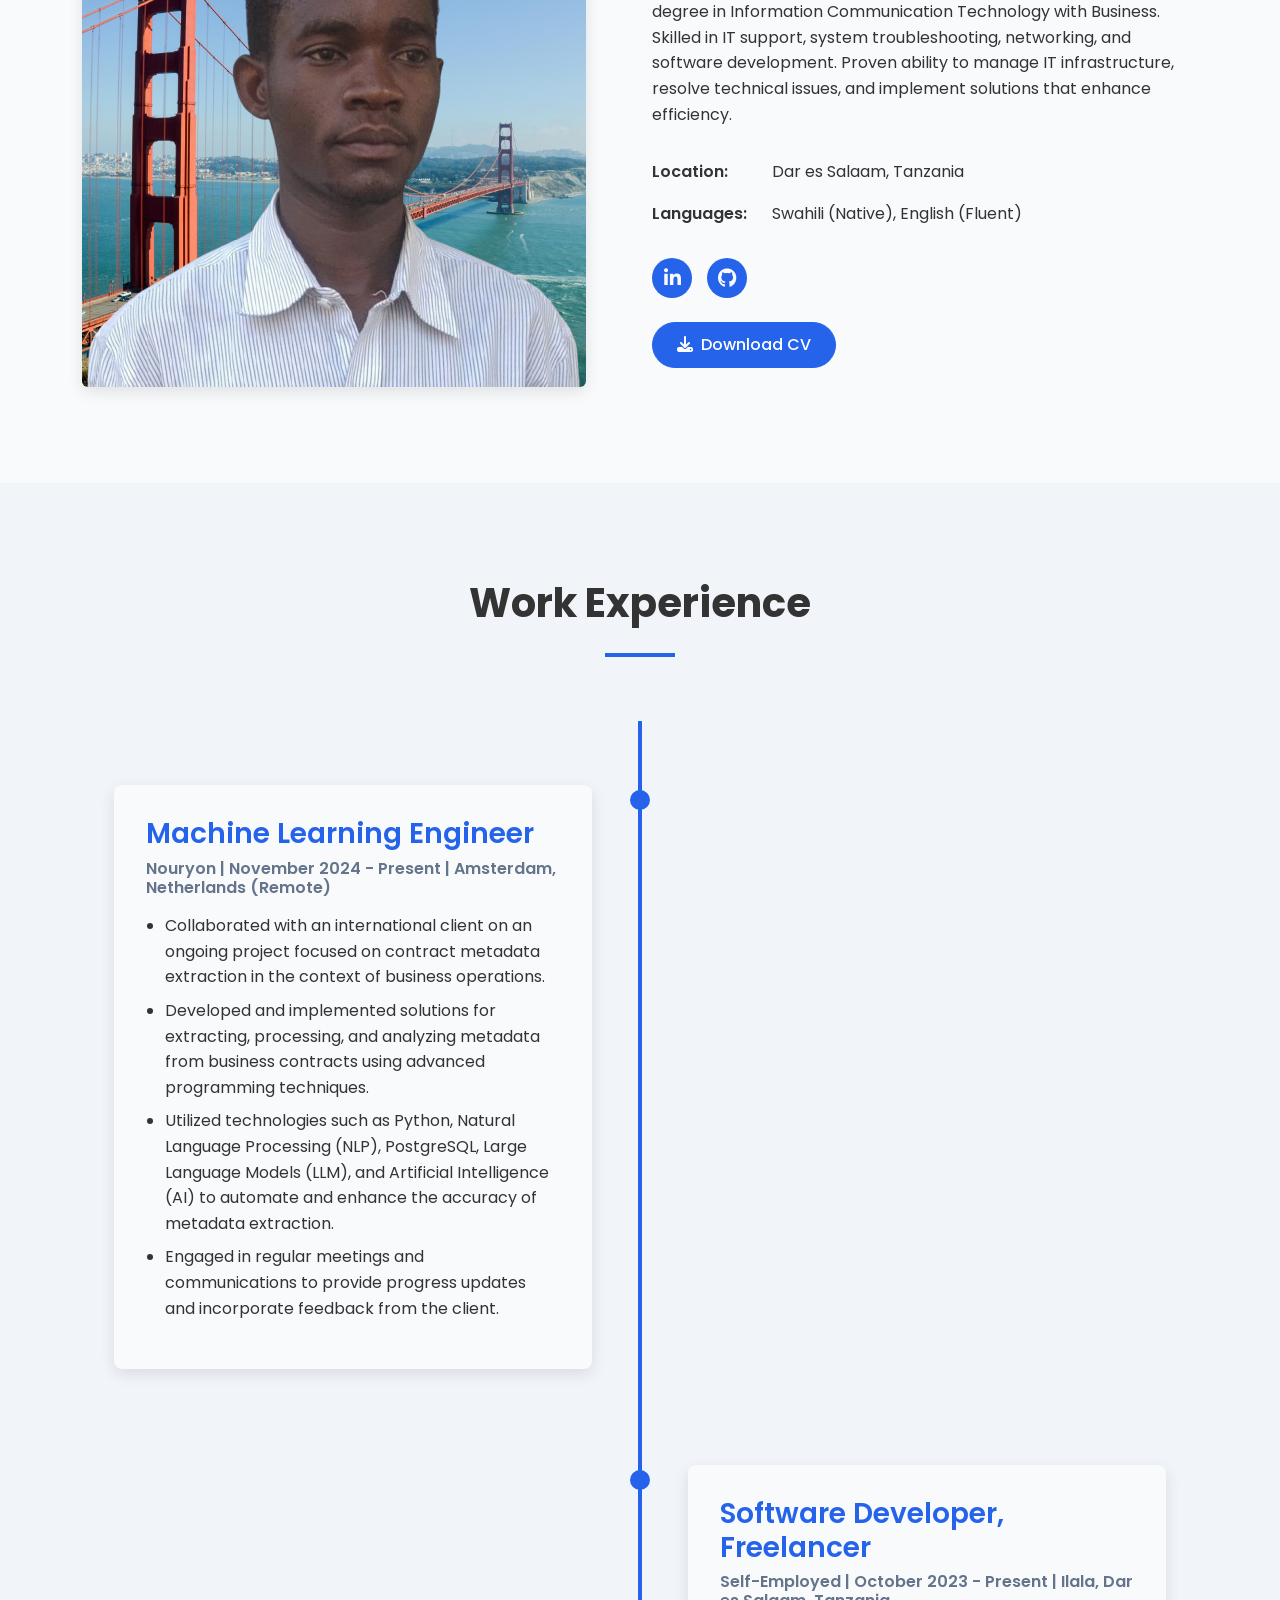
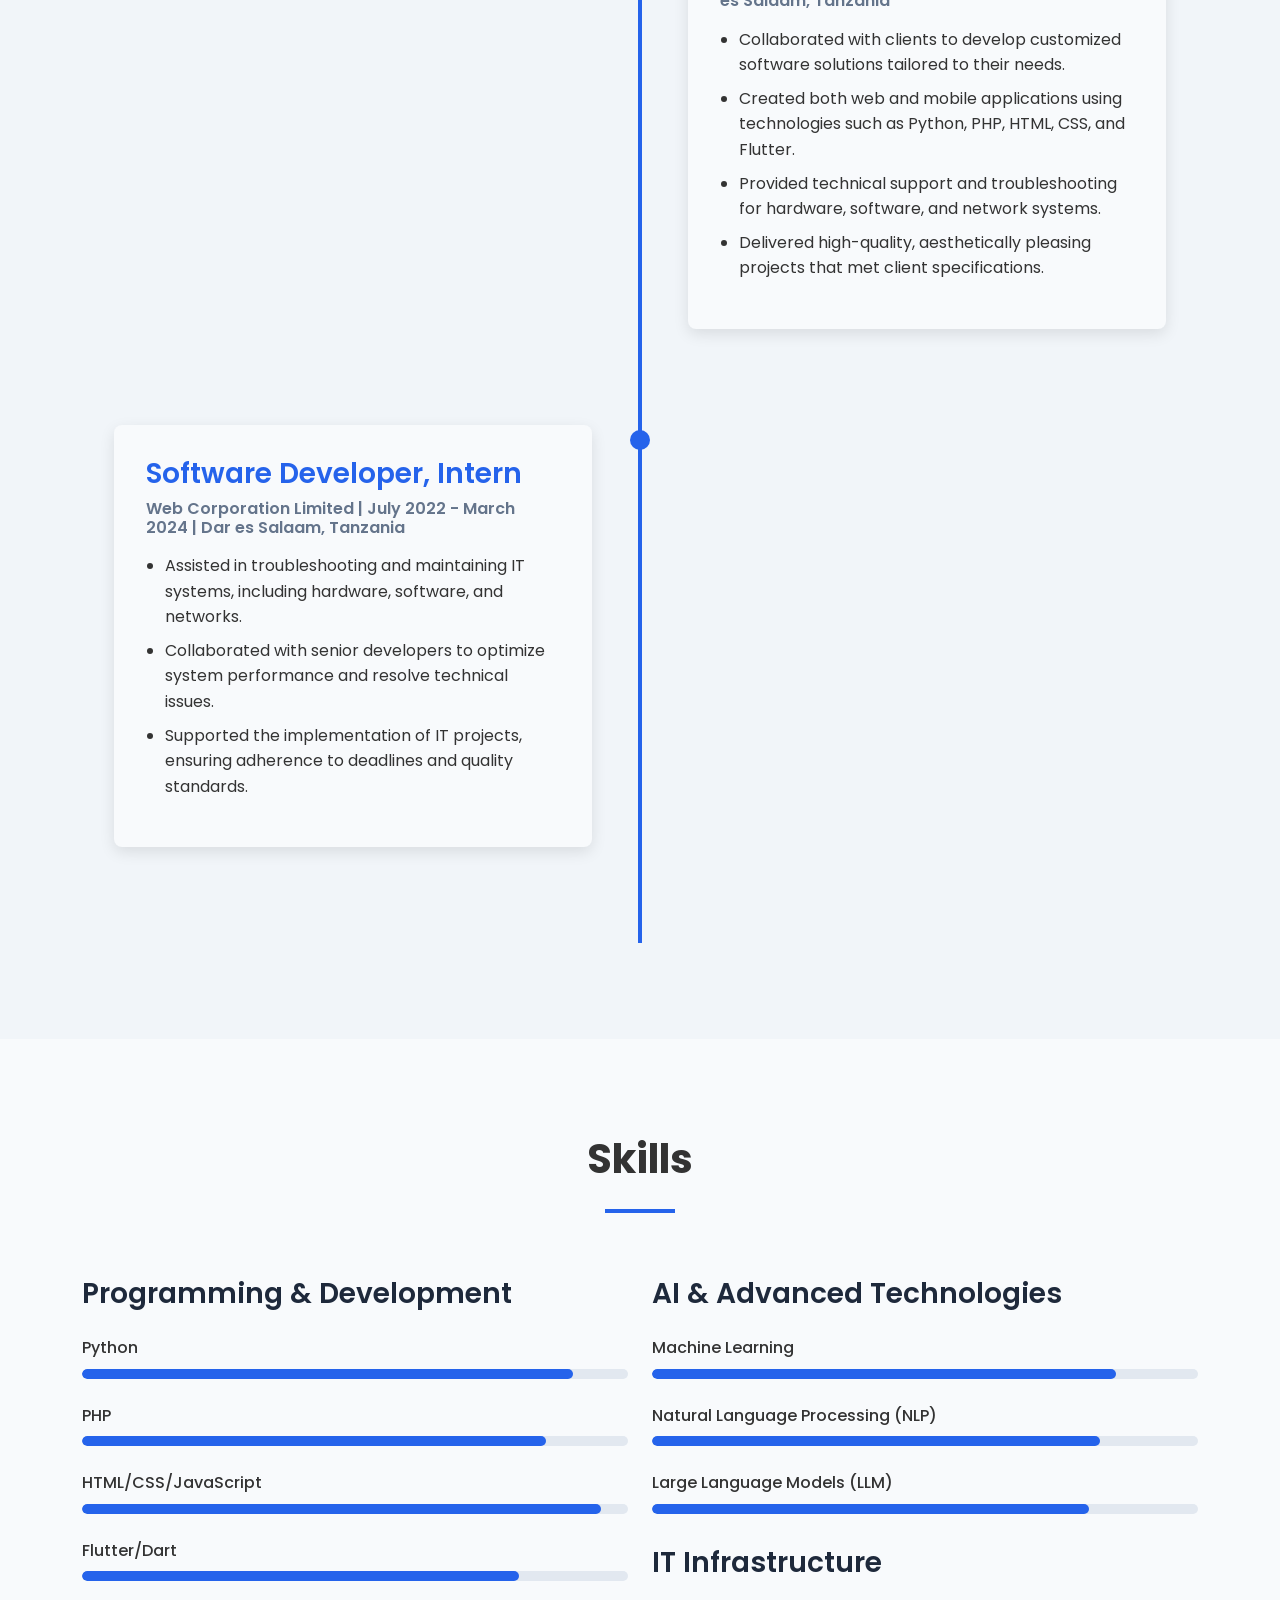
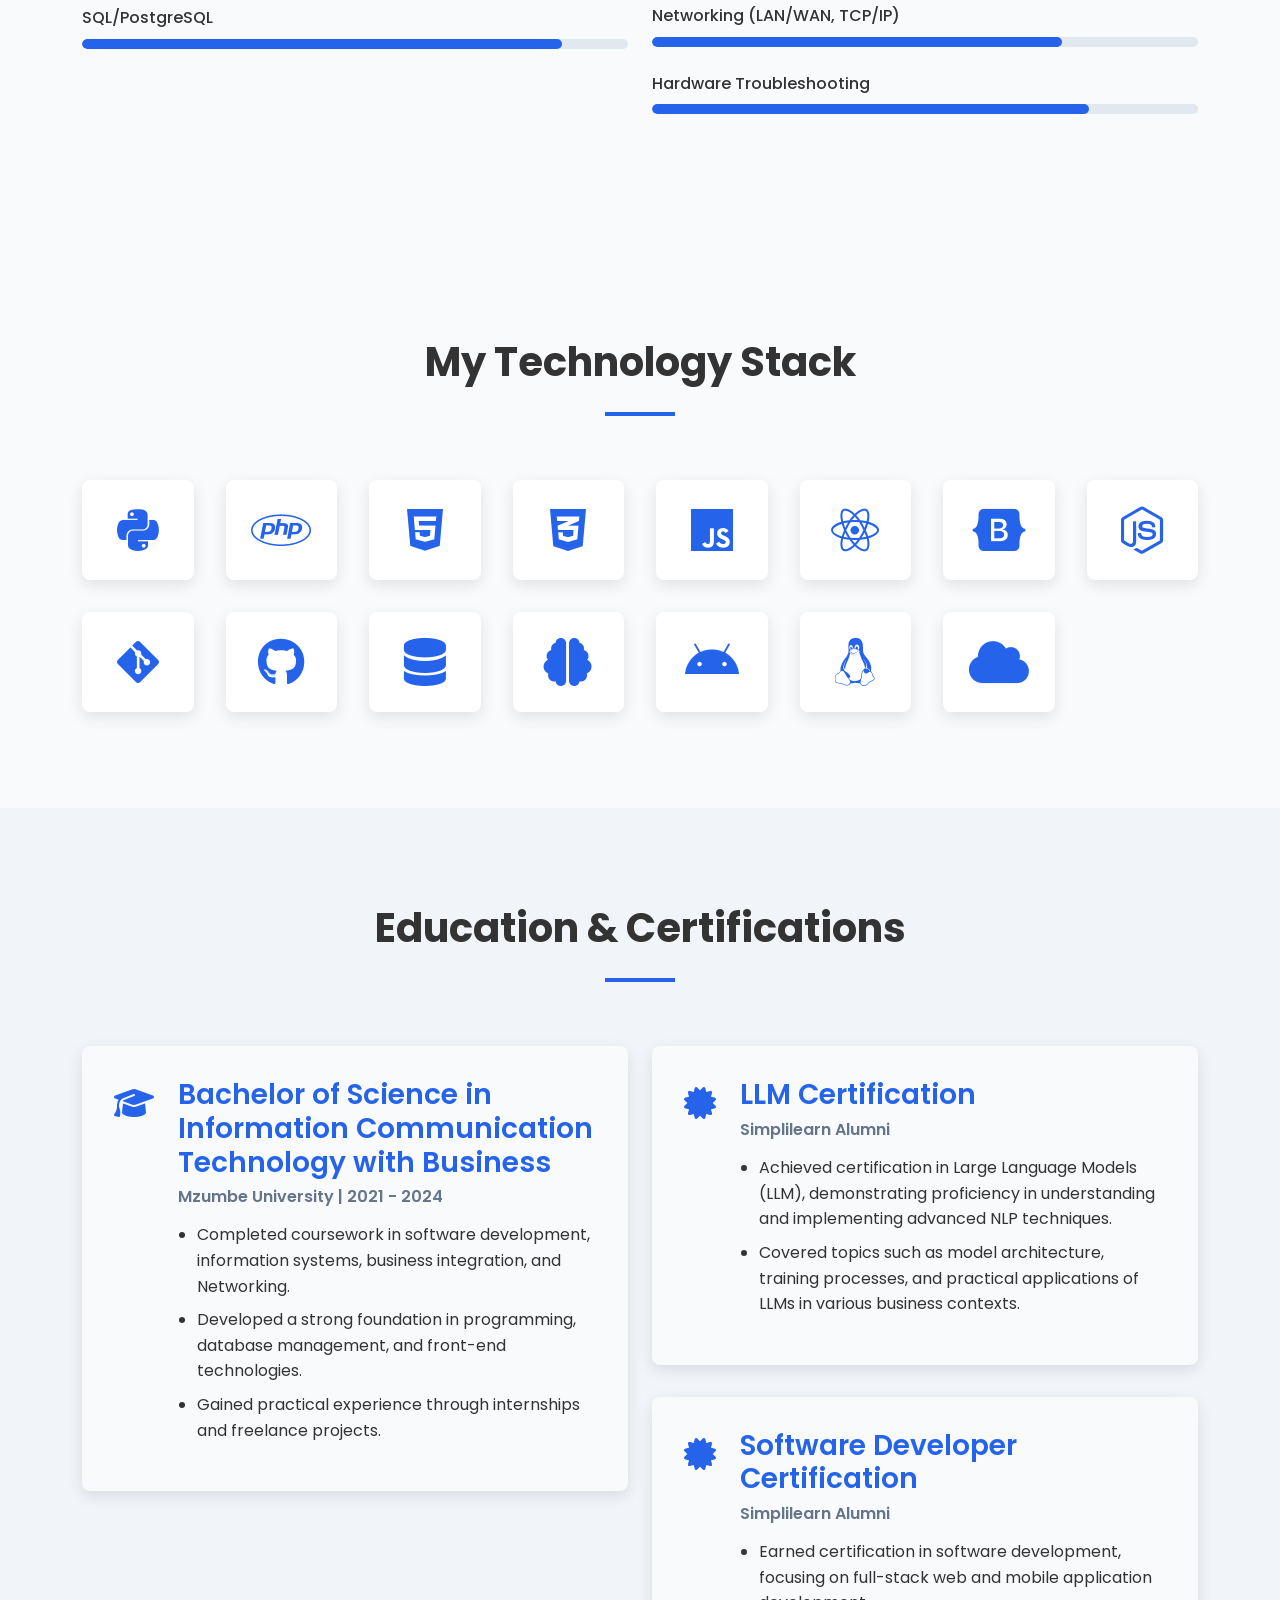
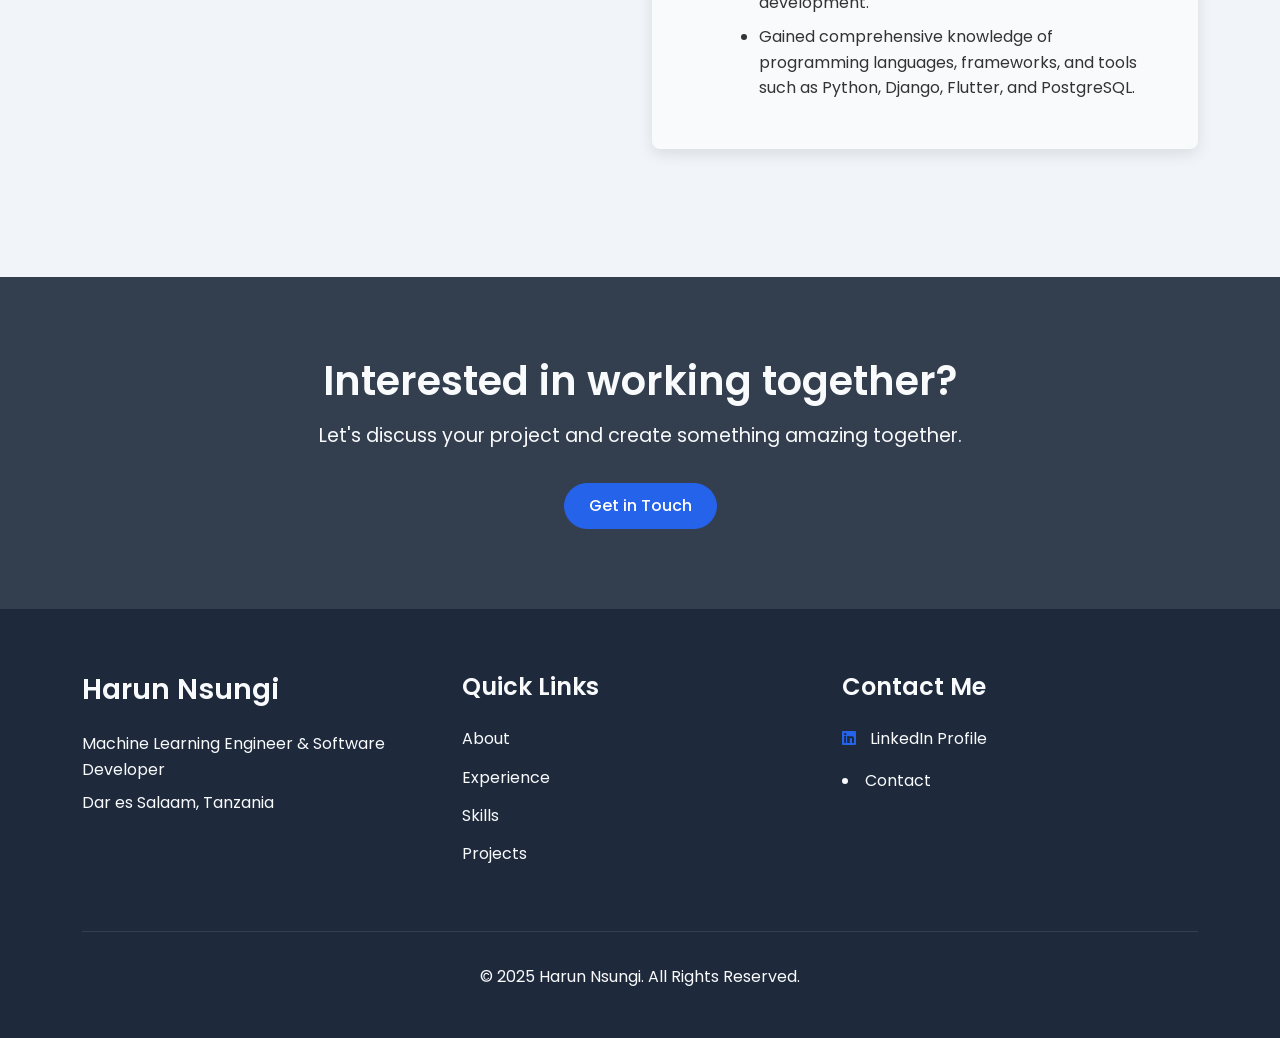
==== commit 0ac90749: "Initial commit" ====
--- a/index.html
+++ b/index.html
@@ -1,754 +1,516 @@
-
 <!DOCTYPE html>
-<html class=" js flexbox canvas canvastext webgl no-touch geolocation postmessage no-websqldatabase indexeddb hashchange history draganddrop websockets rgba hsla multiplebgs backgroundsize borderimage borderradius boxshadow textshadow opacity cssanimations csscolumns cssgradients cssreflections csstransforms csstransforms3d csstransitions fontface generatedcontent video audio localstorage sessionstorage webworkers no-applicationcache svg inlinesvg smil svgclippaths">
-	<head>
-	<meta charset="utf-8">
-	<meta http-equiv="X-UA-Compatible" content="IE=edge">
-	<title>developer portifolio</title>
-	<meta name="viewport" content="width=device-width, initial-scale=1">
-	<meta name="description" content="">
-	<meta name="keywords" content="">
-	<meta name="author" content="">
-
-  <!-- Facebook and Twitter integration -->
-	<meta property="og:title" content="">
-	<meta property="og:image" content="">
-	<meta property="og:url" content="">
-	<meta property="og:site_name" content="">
-	<meta property="og:description" content="">
-	<meta name="twitter:title" content="">
-	<meta name="twitter:image" content="">
-	<meta name="twitter:url" content="">
-	<meta name="twitter:card" content="">
-
-	<!-- Place favicon.ico and apple-touch-icon.png in the root directory -->
-	<link rel="shortcut icon" href="favicon.ico">
-
-	<link href="https://fonts.googleapis.com/css?family=Quicksand:300,400,500,700" rel="stylesheet">
-	<link href="https://fonts.googleapis.com/css?family=Playfair+Display:400,400i,700" rel="stylesheet">
-	
-	<!-- Animate.css -->
-	<link rel="stylesheet" href="css/animate.css">
-	<!-- Icomoon Icon Fonts-->
-	<link rel="stylesheet" href="css/icomoon.css">
-	<!-- Bootstrap  -->
-	<link rel="stylesheet" href="css/bootstrap.css">
-	<!-- Flexslider  -->
-	<link rel="stylesheet" href="css/flexslider.css">
-	<!-- Flaticons  -->
-	<link rel="stylesheet" href="fonts/flaticon/font/flaticon.css">
-	<!-- Owl Carousel -->
-	<link rel="stylesheet" href="css/owl.carousel.min.css">
-	<link rel="stylesheet" href="css/owl.theme.default.min.css">
-	<!-- Theme style  -->
-	<link rel="stylesheet" href="css/style.css">
-
-
-
-
-   <!--==================== SWIPER CSS ====================-->
-   <link rel="stylesheet" href="./packages/css/swiper-bundle.min.css">
-        
-   <!--==================== CSS ====================-->
-   <link rel="stylesheet" href="./packages/css/styles.css">
-
-<!-----------------adness-->
-   <script async src="https://pagead2.googlesyndication.com/pagead/js/adsbygoogle.js?client=ca-pub-5696352911344680"
-     crossorigin="anonymous"></script>
-
-
-
-	<!-- Modernizr JS -->
-	<script src="js/modernizr-2.6.2.min.js"></script>
-	</head>
-	<body>
-	<div id="colorlib-page">
-		<div class="container-wrap">
-		<a href="#" class="js-colorlib-nav-toggle colorlib-nav-toggle" data-toggle="collapse" data-target="#navbar" aria-expanded="false" aria-controls="navbar"><i></i></a>
-		<aside id="colorlib-aside" role="complementary" class="border js-fullheight" style="height: 740px;">
-			<div class="text-center">
-				<div class="author-img" style="background-image: url(images/about.jpg);"></div>
-				<h1 id="colorlib-logo"><a href="index.html">Harun Nsungi</a></h1>
-				<span class="position"><a href="#">System Developer</a> in Tanzania</span>
-			</div>
-			<nav id="colorlib-main-menu" role="navigation" class="navbar">
-				<div id="navbar" class="collapse">
-					<ul>
-						<li class=""><a href="#" data-nav-section="home">Home</a></li>
-						<li class=""><a href="#" data-nav-section="about">About</a></li>
-						<li class=""><a href="#" data-nav-section="services">Services</a></li>
-						<li class=""><a href="#" data-nav-section="skills">Skills</a></li>
-						<li class=""><a href="#" data-nav-section="education">Education</a></li>
-						<li class="active"><a href="#" data-nav-section="experience">Experience</a></li>
-						<li class=""><a href="#" data-nav-section="work">Work</a></li>
-						<li class=""><a href="#" data-nav-section="blog">Blog</a></li>
-						<li class=""><a href="#" data-nav-section="contact"></a></li>
-					</ul>
-				</div>
-			</nav>
-
-			<div class="colorlib-footer">
-				<p>Contact:  hansg3031@gmail.com</p>
-				<p><small>©
-Copyright <script>document.write(new Date().getFullYear());</script>  All rights reserved. created  by <a href="#" target="_blank">Harun Nsungi</a>
-			</small></p><ul><small>
-					<li><a href="#"><i class="icon-facebook2"></i></a></li>
-					<li><a href="#"><i class="icon-twitter2"></i></a></li>
-					<li><a href="#"><i class="icon-instagram"></i></a></li>
-					<li><a href="#"><i class="icon-linkedin2"></i></a></li>
-				</small></ul><small>
-			</small></div><small>
-
-		</small></aside><small>
-
-		<div id="colorlib-main">
-			<center>
-				<h2 class="mx-3 text-primary">Software developer</h2>
-				</center>
-			<section class="colorlib-about" data-section="about">
-				<div class="colorlib-narrow-content">
-					<div class="row">
-						<div class="col-md-12">
-							<div class="row row-bottom-padded-sm animate-box fadeInLeft animated" data-animate-effect="fadeInLeft">
-								<div class="col-md-12">
-									<div class="about-desc">        
-										
-										
-										<span class="heading-meta">About Me</span>
-										<h2 class="colorlib-heading">Who Am I?</h2>
-										<p>I'm an undergraduate holder at Mzumbe University with a Bachelor of Information and Communication Technology with Business (BCs. ICT-B), passionate about technology and an avid reader. I have a self-motivated and can-do attitude, 
-											thriving in challenging and dynamic environments. Seeking a competitive position to enhance my skills and contribute to a professional organization. 
-											I'm very much passionate to learn new stuff that interests me and can help me to get better. </p>
-            
-									</div>
-								</div>
-							</div>
-							<div class="row">
-								<div class="col-md-3 animate-box fadeInUp animated" data-animate-effect="fadeInTop">
-									<div class="services color-3">
-										<span class="icon2"><i class="icon-data"></i></span>
-										<h3>Web Developer</h3>
-									</div>
-								</div>
-									<div class="col-md-3 animate-box fadeInRight animated" data-animate-effect="fadeInRight">
-										<div class="services color-2">
-											<span class="icon2"><i class="icon-globe-outline"></i></span>
-											<h3>Web Design</h3>
-										</div>
-									</div>
-									<div class="col-md-3 animate-box fadeInUp animated" data-animate-effect="fadeInBottom">
-										<div class="services color-4">
-											<span class="icon2"><i class="icon-phone3"></i></span>
-											<h3>Application</h3>
-										</div>
-									</div>
-								
-								<div class="col-md-3 animate-box fadeInLeft animated" data-animate-effect="fadeInLeft">
-									<div class="services color-1">
-										<span class="icon2"><i class="icon-bulb"></i></span>
-										<h3>Graphic Design</h3>
-									</div>
-								</div>
-						</div>
-					</div>
-				</div>
-			</div></section>
-
-
-			<section class="colorlib-services" data-section="services">
-				<div class="colorlib-narrow-content">
-					<div class="row">
-						<div class="col-md-6 col-md-offset-3 col-md-pull-3 animate-box fadeInLeft animated" data-animate-effect="fadeInLeft">
-							<span class="heading-meta">What I do?</span>
-							<h2 class="colorlib-heading">Here are some of my expertise</h2>
-						</div>
-					</div>
-					<div class="row row-pt-md">
-
-						<div class="col-md-4 text-center animate-box fadeInUp animated">
-							<div class="services color-1">
-								<span class="icon">
-									<i class="icon-bulb"></i>
-								</span>
-								<div class="desc">
-									<h3>Web Design</h3>
-									<p>I can design website of your interest. Depends on your ideas.</p>
-								</div>
-							</div>
-						</div>
-						
-						<div class="col-md-4 text-center animate-box fadeInUp animated">
-							<div class="services color-2">
-								<span class="icon">
-									<i class="icon-data"></i>
-								</span>
-								<div class="desc">
-									<h3>Web Developer</h3>
-									<p>Give me a design and i will make it come true. The limits are your imagination.</p>
-								</div>
-							</div>
-						</div>
-						<div class="col-md-4 text-center animate-box fadeInUp animated">
-							<div class="services color-2">
-								<span class="icon">
-									<i class="icon-data"></i>
-								</span>
-								<div class="desc">
-									<h3>Programmer</h3>
-									<p>I can program any programs you want. Any codes will do. I'm good at it.</p>
-								</div>
-							</div>
-						</div>
-						<div class="col-md-4 text-center animate-box fadeInUp animated">
-							<div class="services color-4">
-								<span class="icon">
-									<i class="icon-layers2"></i>
-								</span>
-								<div class="desc">
-									<h3>Graphic Design</h3>
-									<p>I can design any graphics you want. My girlfriend is also a designer.</p>
-								</div>
-							</div>
-						</div>
-
-
-						<div class="col-md-4 text-center animate-box fadeInUp animated">
-							<div class="services color-5">
-								<span class="icon">
-									<i class="icon-data"></i>
-								</span>
-								<div class="desc">
-									<h3>Mobile app Developer</h3>
-									<p>I can develop any mobile application you want. Your ideas will come to reality</p>
-								</div>
-							</div>
-						</div>
-			</div></div></section>
-			
-			<div id="colorlib-counter" class="colorlib-counters animated" style="background-image: url(images/cover.jpg);" data-stellar-background-ratio="0.5">
-				<div class="overlay"></div>
-				<div class="colorlib-narrow-content">
-					<div class="row">
-					</div>
-					<div class="row">
-						<!---------------------
-						<div class="col-md-3 text-center animate-box fadeInUp animated">
-							<span class="colorlib-counter js-counter" data-from="0" data-to="69" data-speed="8000" data-refresh-interval="50">69</span>
-							<span class="colorlib-counter-label">Canton</span>
-						</div>
-						------------------------>
-
-						<div class="col-md-3 text-center animate-box fadeInUp animated">
-							<span class="colorlib-counter js-counter" data-from="0" data-to="13" data-speed="7000" data-refresh-interval="50">13</span>
-							<span class="colorlib-counter-label">Projects</span>
-						</div>
-						<div class="col-md-3 text-center animate-box fadeInUp animated">
-							<span class="colorlib-counter js-counter" data-from="0" data-to="7" data-speed="5000" data-refresh-interval="50">7</span>
-							<span class="colorlib-counter-label">Clients</span>
-						</div>
-						<div class="col-md-3 text-center animate-box fadeInUp animated">
-							<span class="colorlib-counter js-counter" data-from="0" data-to="2" data-speed="5000" data-refresh-interval="50">2</span>
-							<span class="colorlib-counter-label">Partner</span>
-						</div>
-					</div>
-				</div>
-			</div>
-
-			<section class="colorlib-skills" data-section="skills">
-				<div class="colorlib-narrow-content">
-					<div class="row">
-						<div class="col-md-6 col-md-offset-3 col-md-pull-3 animate-box fadeInLeft animated" data-animate-effect="fadeInLeft">
-							<span class="heading-meta">My Skills</span>
-							<h2 class="colorlib-heading animate-box fadeInUp animated">My Technical level</h2>
-						</div>
-					</div>
-					<div class="row">
-						<div class="col-md-12 animate-box fadeInLeft animated" data-animate-effect="fadeInLeft">
-							<p>I am very good at everything I do and I will continue to learn new things everyday. I am a very fast learner but tends to forget fast too and also lazy. Still I am passionate about my career and my study. I am also a perfectionist meaning I will not stop until my work is perfect or aesthetically pleasing.</p>
-						</div>
-						<div class="col-md-6 animate-box fadeInLeft animated" data-animate-effect="fadeInLeft">
-							<div class="progress-wrap">
-								<h3>Photoshop</h3>
-								<div class="progress">
-								 	<div class="progress-bar color-1" role="progressbar" aria-valuenow="75" aria-valuemin="0" aria-valuemax="100" style="width:75%">
-								    <span>75%</span>
-								  	</div>
-								</div>
-							</div>
-						</div>
-						<div class="col-md-6 animate-box fadeInRight animated" data-animate-effect="fadeInRight">
-							<div class="progress-wrap">
-								<h3>SQL</h3>
-								<div class="progress">
-								 	<div class="progress-bar color-2" role="progressbar" aria-valuenow="60" aria-valuemin="0" aria-valuemax="100" style="width:60%">
-								    <span>60%</span>
-								  	</div>
-								</div>
-							</div>
-						</div>
-						<div class="col-md-6 animate-box fadeInLeft animated" data-animate-effect="fadeInLeft">
-							<div class="progress-wrap">
-								<h3>python</h3>
-								<div class="progress">
-								 	<div class="progress-bar color-3" role="progressbar" aria-valuenow="85" aria-valuemin="0" aria-valuemax="100" style="width:85%">
-								    <span>75%</span>
-								  	</div>
-								</div>
-							</div>
-						</div>
-						<div class="col-md-6 animate-box fadeInLeft animated" data-animate-effect="fadeInLeft">
-							<div class="progress-wrap">
-								<h3>PHP</h3>
-								<div class="progress">
-								 	<div class="progress-bar color-3" role="progressbar" aria-valuenow="85" aria-valuemin="0" aria-valuemax="100" style="width:85%">
-								    <span>50%</span>
-								  	</div>
-								</div>
-							</div>
-						</div>
-						<div class="col-md-6 animate-box fadeInRight animated" data-animate-effect="fadeInRight">
-							<div class="progress-wrap">
-								<h3>HTML</h3>
-								<div class="progress">
-								 	<div class="progress-bar color-4" role="progressbar" aria-valuenow="90" aria-valuemin="0" aria-valuemax="100" style="width:90%">
-								    <span>90%</span>
-								  	</div>
-								</div>
-							</div>
-						</div>
-						<div class="col-md-6 animate-box fadeInLeft animated" data-animate-effect="fadeInLeft">
-							<div class="progress-wrap">
-								<h3>CSS, Bootstrap, JS</h3>
-								<div class="progress">
-								 	<div class="progress-bar color-5" role="progressbar" aria-valuenow="70" aria-valuemin="0" aria-valuemax="100" style="width:70%">
-								    <span>70%</span>
-								  	</div>
-								</div>
-							</div>
-						</div>
-						<div class="col-md-6 animate-box fadeInRight animated" data-animate-effect="fadeInRight">
-							<div class="progress-wrap">
-								<h3>Dart(Flutter)</h3>
-								<div class="progress">
-								 	<div class="progress-bar color-6" role="progressbar" aria-valuenow="80" aria-valuemin="0" aria-valuemax="100" style="width:99%">
-								    <span>60%</span>
-								  	</div>
-								</div>
-							</div>
-						</div>
-					</div>
-				</div>
-			</section>
-			<section class="colorlib-education" data-section="education">
-				<div class="colorlib-narrow-content">
-					<div class="row">
-						<div class="col-md-6 col-md-offset-3 col-md-pull-3 animate-box fadeInLeft animated" data-animate-effect="fadeInLeft">
-							<span class="heading-meta">Education</span>
-							<h2 class="colorlib-heading animate-box fadeInUp animated">My Academic Qualification</h2>
-						</div>
-					</div>
-					<div class="row">
-						<div class="col-md-12 animate-box fadeInLeft animated" data-animate-effect="fadeInLeft">
-							<div class="fancy-collapse-panel">
-								<div class="panel-group" id="accordion" role="tablist" aria-multiselectable="true">
-									<div class="panel panel-default">
-									    <div class="panel-heading" role="tab" id="headingOne">
-									        <h4 class="panel-title">
-									            <a data-toggle="collapse" data-parent="#accordion" href="#collapseOne" aria-expanded="true" aria-controls="collapseOne">Software Development
-									            </a>
-									        </h4>
-									    </div>
-									    <div id="collapseOne" class="panel-collapse collapse in" role="tabpanel" aria-labelledby="headingOne">
-									         <div class="panel-body">
-									            <div class="row">
-										      		<div class="col-md-6">
-										      			<p>I went to <strong>Mzumbe University in Tanzania</strong> to study and take my Bachelor Degree of ICT WITH Bussiness.</p>
-										      		</div>
-										      		<div class="col-md-6">
-										      			<p>It was an amazing experience and I met a lot of good friends along the way. I aced all my class coz I'm smart.</p>
-										      		</div>
-										      	</div>
-									         </div>
-									    </div>
-									</div>
-									<div class="panel panel-default">
-									    <div class="panel-heading" role="tab" id="headingTwo">
-									        <h4 class="panel-title">
-									            <a class="collapsed" data-toggle="collapse" data-parent="#accordion" href="#collapseTwo" aria-expanded="false" aria-controls="collapseTwo">Bachelor Degree of Information Communication and Technology with Business
-									            </a>
-									        </h4>
-									    </div>
-									    <div id="collapseTwo" class="panel-collapse collapse" role="tabpanel" aria-labelledby="headingTwo">
-									        <div class="panel-body">
-									            <p>I went to the <strong>Mzumbe University</strong> to study and take my Bachelor Degree of Computer Science. It is my 2rd degre since I am passionate about my career. I was the top of my class as always.</p>
-													<ul>
-														<li>I made my first programming language.</li>
-														<li>I invented my first computer.</li>
-													</ul>
-									        </div>
-									    </div>
-									</div>
-									<div class="panel panel-default">
-									    <div class="panel-heading" role="tab" id="headingThree">
-									    
-									    </div>
-
-
-									 
-									    <div id="collapseFour" class="panel-collapse collapse" role="tabpanel" aria-labelledby="headingFour">
-									        <div class="panel-body">
-									            <p>I went to the <strong>Mzumbe University of Tanzania at Main Campus</strong> to study take the course of Bachelor of Science in Information Technology. I graduated at the top of my class and proceeded to collect other degrees to expand my knowledge.</p>	
-									        </div>
-									    </div>
-									</div>
-
-									<div class="panel panel-default">
-									    <div class="panel-heading" role="tab" id="headingFive">
-									        <h4 class="panel-title">
-									            <a class="collapsed" data-toggle="collapse" data-parent="#accordion" href="#collapseFive" aria-expanded="false" aria-controls="collapseFive">High School Education
-									            </a>
-									        </h4>
-									    </div>
-									    <div id="collapseFive" class="panel-collapse collapse" role="tabpanel" aria-labelledby="headingFive">
-									        <div class="panel-body">
-									            <p>I went to <strong>Iyunga Technical High Scool</strong> when I was in Senior &amp; Technical High School. My strand was Science and Mathematics and I graduated as valedectorian. I also passed to University</p>	
-									        </div>
-									    </div>
-									</div>
-								</div>
-							</div>
-						</div>
-					</div>
-				</div>
-			</section>
-
-			<section class="colorlib-experience" data-section="experience">
-				<div class="colorlib-narrow-content">
-					<div class="row">
-						<div class="col-md-6 col-md-offset-3 col-md-pull-3 animate-box fadeInLeft animated" data-animate-effect="fadeInLeft">
-							<span class="heading-meta">Experience</span>
-							<h2 class="colorlib-heading animate-box fadeInUp animated">Student Experience</h2>
-						</div>
-					</div>
-					<div class="row">
-						<div class="col-md-12">
-				         <div class="timeline-centered">
-					         <article class="timeline-entry animate-box fadeInLeft animated" data-animate-effect="fadeInLeft">
-					            <div class="timeline-entry-inner">
-
-					               <div class="timeline-icon color-1">
-					                  <i class="icon-pen2"></i>
-					               </div>
-
-					               <div class="timeline-label">
-					                  <h2><a href="#">Web Developer</a> <span>2022</span></h2>
-									  <p>Motivated designer and developer
-										with experience creating custom websites through PHP and CSS. Also for large application i use django with technologies like HTML, CSS and JS.
-										Strong collaboration skills and proven history of application development. HTML and JavaScript.</p>
-					                 
-					               </div>
-					            </div>
-					         </article>
-
-					         <article class="timeline-entry animate-box fadeInRight animated" data-animate-effect="fadeInRight">
-					            <div class="timeline-entry-inner">
-					               <div class="timeline-icon color-2">
-					                  <i class="icon-pen2"></i>
-					               </div>
-					               <div class="timeline-label">
-					               	<h2><a href="#">Programmer</a> <span>2022</span></h2>
-					                  <p>I coded a lot of programs and I made all of them run succesfully. All the problems were easy and I easily understand all them. </p>
-					               </div>
-					            </div>
-					         </article>
-
-					         <article class="timeline-entry animate-box fadeInLeft animated" data-animate-effect="fadeInLeft">
-					            <div class="timeline-entry-inner">
-					               <div class="timeline-icon color-3">
-					                  <i class="icon-pen2"></i>
-					               </div>
-					               <div class="timeline-label">
-					               	<h2><a href="#">Web Designer</a> <span>2022</span></h2>
-					                  <p>I designed all the websites I made for my clients. I also designed my portfolio and it is perfect.</p>
-					               </div>
-					            </div>
-					         </article>
-
-					         <article class="timeline-entry animate-box fadeInUp animated" data-animate-effect="fadeInTop">
-					            <div class="timeline-entry-inner">
-					               <div class="timeline-icon color-4">
-					                  <i class="icon-pen2"></i>
-					               </div>
-					               <div class="timeline-label">
-					               	<h2><a href="#">System Analyst</a> <span>2023</span></h2>
-					                  <p>I made a system with computer networks connected to one server. I analize the system and it works. The algorithm is perfect and the server was running smoothly. I was tasked to remote desktop and file reconfigure and I was successful.</p>
-					               </div>
-					            </div>
-					         </article>
-					         <article class="timeline-entry begin animate-box fadeInUp animated" data-animate-effect="fadeInBottom">
-					            <div class="timeline-entry-inner">
-					               <div class="timeline-icon color-none">
-					               </div>
-					            </div>
-					         </article>
-					      </div>
-					   </div>
-				   </div>
-				</div>
-			</section>
-
-			<section class="colorlib-work1" data-section="work1">
-				<div class="colorlib-narrow-content">
-					<div class="row">
-						<div class="col-md-6 col-md-offset-3 col-md-pull-3 animate-box fadeInLeft animated" data-animate-effect="fadeInLeft">
-							<span class="heading-meta">My Work</span>
-							<h2 class="colorlib-heading animate-box fadeInUp animated">Recent Work</h2>
-						</div>
-					</div>
-					<div class="row row-bottom-padded-sm animate-box fadeInLeft animated" data-animate-effect="fadeInLeft">
-						<div class="col-md-12">
-							<p class="work-menu"><span><a href="#" class="active">All</a></span> <span><a href="#">Web Development</a></span> <span><a href="#">Web Design</a></span> <span><a href="#">Graphic Design</a></span></p>
-						</div>
-					</div>
-					<div class="row">
-						<div class="col-md-6 animate-box fadeInLeft animated" data-animate-effect="fadeInLeft">
-							<div class="project" style="background-image: url(images/ecommerce.jpg);">
-								<div class="desc">
-									<div class="con">
-										<h3><a href="work.html">Ecommerce System</a></h3>
-										<span>Web Application</span>
-										<p class="icon">
-											<span><a href="#"><i class="icon-share3"></i></a></span>
-											<span><a href="#"><i class="icon-eye"></i> 4, 371</a></span>
-											<span><a href="#"><i class="icon-heart"></i> 973</a></span>
-										</p>
-									</div>
-								</div>
-							</div>
-						</div>
-						<div class="col-md-6 animate-box fadeInRight animated" data-animate-effect="fadeInRight">
-							<div class="project" style="background-image: url(images/blog.jpg);">
-								<div class="desc">
-									<div class="con">
-										<h3><a href="work.html">Ptoject 2</a></h3>
-										<span>Mobile app</span>
-										<p class="icon">
-											<span><a href="#"><i class="icon-share3"></i></a></span>
-											<span><a href="#"><i class="icon-eye"></i> 962</a></span>
-											<span><a href="#"><i class="icon-heart"></i> 1, 904</a></span>
-										</p>
-									</div>
-								</div>
-							</div>
-						</div>
-						<div class="col-md-6 animate-box fadeInUp animated" data-animate-effect="fadeInTop">
-							<div class="project" style="background-image: url(images/photo.jpg);">
-								<div class="desc">
-									<div class="con">
-										<h3><a href="work.html">Project 3</a></h3>
-										<span>Photoshop</span>
-										<p class="icon">
-											<span><a href="#"><i class="icon-share3"></i></a></span>
-											<span><a href="#"><i class="icon-eye"></i> 7, 113</a></span>
-											<span><a href="#"><i class="icon-heart"></i> 4, 429</a></span>
-										</p>
-									</div>
-								</div>
-							</div>
-						</div>
-						<div class="col-md-6 animate-box fadeInUp animated" data-animate-effect="fadeInBottom">
-							<div class="1project">
-								<video controls style="width: 100%; height: auto;">
-									<source src="videos/linked.mp4" type="video/mp4">
-									Your browser does not support the video tag.
-								</video>
-								<div class="desc">
-									<div class="con">
-										<h3><a href="work.html">Inventory System</a></h3>
-										<span>POS</span>
-									 
-									</div>
-								</div>
-							</div>
-						</div>
-						
-						<div class="col-md-6 animate-box fadeInLeft animated" data-animate-effect="fadeInLeft">
-							<div class="project" style="background-image: url(images/car.jpg);">
-								<div class="desc">
-									<div class="con">
-										<h3><a href="work.html">Project 5</a></h3>
-										<span>Website</span>
-										<p class="icon">
-											<span><a href="#"><i class="icon-share3"></i></a></span>
-											<span><a href="#"><i class="icon-eye"></i> 137</a></span>
-											<span><a href="#"><i class="icon-heart"></i> 76</a></span>
-										</p>
-									</div>
-								</div>
-							</div>
-						</div>
-
-					<!-------------    project --------------------
-						<div class="col-md-6 animate-box" data-animate-effect="fadeInRight">
-							<div class="project" style="background-image: url(images/portfolio2.jpg);">
-								<div class="desc">
-									<div class="con">
-										<h3><a href="work.html">Project 06</a></h3>
-										<span>Portfolio</span>
-										<p class="icon">
-											<span><a href="#"><i class="icon-share3"></i></a></span>
-											<span><a href="#"><i class="icon-eye"></i> 69</a></span>
-											<span><a href="#"><i class="icon-heart"></i> 19</a></span>
-										</p>
-									</div>
-								</div>
-							</div>
-						</div>
-						---------------->
-
-					</div>
-					<div class="row">
-						<div class="col-md-12 animate-box fadeInUp animated">
-							<p><a href="#" class="btn btn-primary btn-lg btn-load-more">Load more <i class="icon-reload"></i></a></p>
-						</div>
-					</div>
-				</div>
-			</section>
-
-
-   <!--==================== PORTFOLIO ====================-->
-   <section class="portfolio section" id="portfolio">
-
-	<h2 class="section__title"></h2>
-	<span class="section__subtitle"></span>
-
-	<div class="portfolio__container container swiper-container">
-		<div class="swiper-wrapper">
-<!--==================== PORTFOLIO  ====================-->
-
-	<div class="portfolio__content grid swiper-slide">
-		 
-
-		<div class="portfolio_">
-			 
-		</div>
-	</div>
-
-	<!--------------------
-	--==================== PORTFOLIO 2====================--
-
-	<div class="portfolio__content grid swiper-slide">
-		<img src="./packages/images/portfolio2.png" alt="" class="portfolio__img">
-
-		<div class="portfolio_">
-			<h3 class="portfolio__title">Brand Design</h3>
-			<p class="portfolio__description">Tesla Clone is adaptable to all devices, with 
-				ui components and animated interactions.</p>
-			<a href="#" class="button button--flex button--small portfolio__button">
-				Demo
-				<i class="uil uil-arrow-right button__icon"></i>
-			</a>
-		</div>
-	</div>
-
-	------------------------->
-
-		</div>
-
-	<!-- add arrows-->
-	<div class="swiper-button-next">
-		<i class="uil uil-angle-right-b swiper-portfolio-icon"></i>
-	</div>
-
-	<div class="swiper-button-prev">
-		<i class="uil uil-angle-left-b swiper-portfolio-icon"></i>
-	</div>
-
-	<!-- Add Pagination -->
-	<div class="swiper-pagination"></div>
-	
-
-</div>
-
+<html lang="en">
+<head>
+    <meta charset="UTF-8">
+    <meta name="viewport" content="width=device-width, initial-scale=1.0">
+    <title> Software Developer</title>
+    <!-- Bootstrap CSS -->
+    <link href="https://cdn.jsdelivr.net/npm/bootstrap@5.3.0-alpha1/dist/css/bootstrap.min.css" rel="stylesheet">
+    <!-- Font Awesome -->
+    <link rel="stylesheet" href="https://cdnjs.cloudflare.com/ajax/libs/font-awesome/6.4.0/css/all.min.css">
+    <!-- Google Fonts -->
+    <link href="https://fonts.googleapis.com/css2?family=Poppins:wght@300;400;500;600;700&display=swap" rel="stylesheet">
+    <!-- Custom CSS -->
+    <link rel="stylesheet" href="style.css">
+</head>
+<body>
+    <!-- Navigation Bar -->
+    <nav class="navbar navbar-expand-lg navbar-dark fixed-top">
+        <div class="container">
+            <a class="navbar-brand" href="index.html">Software developer portifolio</a>
+            <button class="navbar-toggler" type="button" data-bs-toggle="collapse" data-bs-target="#navbarNav" aria-controls="navbarNav" aria-expanded="false" aria-label="Toggle navigation">
+                <span class="navbar-toggler-icon"></span>
+            </button>
+            <div class="collapse navbar-collapse" id="navbarNav">
+                <ul class="navbar-nav ms-auto">
+                    <li class="nav-item">
+                        <a class="nav-link active" href="index.html">Home</a>
+                    </li>
+                    <li class="nav-item">
+                        <a class="nav-link" href="projects.html">Projects</a>
+                    </li>
+                    <li class="nav-item">
+                        <a class="nav-link" href="contact.html">Contact</a>
+                    </li>
+                </ul>
+            </div>
+            <div class="theme-toggle ms-3">
+                <button id="themeToggle" class="btn btn-sm">
+                    <i class="fas fa-moon"></i>
+                </button>
+            </div>
+        </div>
+    </nav>
+
+    <!-- Hero Section -->
+    <header class="hero-section" id="home">
+        <div class="overlay"></div>
+        <div class="container">
+            <div class="row align-items-center">
+                <div class="col-lg-6">
+                    <div class="hero-content">
+                        <h1>Hi, I'm <span class="highlight">Harun Nsungi</span></h1>
+                        <h2>Machine Learning Engineer & Software Developer</h2>
+                        <p>Turning complex problems into elegant solutions.</p>
+                        <div class="hero-buttons">
+                            <a href="contact.html" class="btn btn-primary">Hire Me</a>
+                            <a href="#about" class="btn btn-outline-light">Learn More</a>
+                        </div>
+                    </div>
+                </div>
+                <div class="col-lg-6">
+                    <div class="hero-image">
+                        <img src="portifolio.png" alt="Harun Nsungi" class="img-fluid rounded-circle">
+                    </div>
+                </div>
+            </div>
+        </div>
+    </header>
+
+    <!-- Stats Section -->
+<section class="stats-section">
+    <div class="container">
+        <div class="row">
+            <div class="col-md-3 col-6">
+                <div class="stat-item">
+                    <div class="stat-number" data-count="25">0</div>
+                    <div class="stat-text">Projects Completed</div>
+                </div>
+            </div>
+            <div class="col-md-3 col-6">
+                <div class="stat-item">
+                    <div class="stat-number" data-count="3">0</div>
+                    <div class="stat-text">Years Experience</div>
+                </div>
+            </div>
+            <div class="col-md-3 col-6">
+                <div class="stat-item">
+                    <div class="stat-number" data-count="15">0</div>
+                    <div class="stat-text">Happy Clients</div>
+                </div>
+            </div>
+            <div class="col-md-3 col-6">
+                <div class="stat-item">
+                    <div class="stat-number" data-count="5">0</div>
+                    <div class="stat-text">Technologies Mastered</div>
+                </div>
+            </div>
+        </div>
+    </div>
 </section>
 
-	<section class="colorlib-blog" data-section="blog">
-				<div class="colorlib-narrow-content">
-					<div class="row">                   
-						<div class="col-md-6 col-md-offset-3 col-md-pull-3 animate-box fadeInLeft animated" data-animate-effect="fadeInLeft">
-							<span class="heading-meta">Read</span>
-							<h2 class="colorlib-heading">Recent Blog</h2>
-						</div>  
-					</div>
-					<div class="row">
-						<div class="col-md-4 col-sm-6 animate-box fadeInLeft animated" data-animate-effect="fadeInLeft">
-							<div class="blog-entry">
-								<a href="blog.html" class="blog-img"><img src="images/ecommerce.jpg" class="img-responsive"></a>
-								<div class="desc">
-									<span><small>June, 2022 </small> | <small>E-Commerce website</small> | <small> <i class="icon-bubble3"></i> 69</small></span>
-								 	<h3><a href="blog.html">E-Commerce website</a></h3>
-									<p>Above Amazon clone is adaptable to all devices, with 
-                        UI components and animated interactions.</p>
-								</div>
-							</div>
-						</div>
-						<div class="col-md-4 col-sm-6 animate-box fadeInRight animated" data-animate-effect="fadeInRight">
-							<div class="blog-entry">
-								<a href="blog.html" class="blog-img"><img src="images/web.jpg" class="img-responsive"></a>
-								<div class="desc">
-									<span><small>Feb, 2024 </small> | <small> Application </small> | <small> <i class="icon-bubble3"></i> 123</small></span>
-									<h3><a href="blog.html">Mobile Application</a></h3>
-									<p>I'm currently dealing with a system for ordering food at a certain hotel</p>
-								</div>
-							</div>
-						</div>
-						<div class="col-md-4 col-sm-6 animate-box fadeInLeft animated" data-animate-effect="fadeInLeft">
-							<div class="blog-entry">
-								<a href="blog.html" class="blog-img"><img src="images/blog.jpg" class="img-responsive"></a>
-								<div class="desc">
-									<span><small>Aug 2023 </small> | <small> Mobile App </small> | <small> <i class="icon-bubble3"></i> 84</small></span>
-									<h3><a href="blog.html">Application</a></h3>
-									<p>I was designing a mobile application for Business management sytstem</p>
-								</div>
-							</div>
-						</div>
-					</div>
-					<div class="row">
-						<div class="col-md-12 animate-box fadeInUp animated">
-							<p><a href="#" class="btn btn-primary btn-lg btn-load-more">Load more <i class="icon-reload"></i></a></p>
-						</div>
-					</div>
-				</div>
-			</section>
-		
-		 
-
-		</div><!-- end:colorlib-main -->
-	</small></div><!-- end:container-wrap --><small>
-	</small></div><!-- end:colorlib-page --><small>
-
-	<!-- jQuery -->
-	<script src="js/jquery.min.js"></script>
-	<!-- jQuery Easing -->
-	<script src="js/jquery.easing.1.3.js"></script>
-	<!-- Bootstrap -->
-	<script src="js/bootstrap.min.js"></script>
-	<!-- Waypoints -->
-	<script src="js/jquery.waypoints.min.js"></script>
-	<!-- Flexslider -->
-	<script src="js/jquery.flexslider-min.js"></script>
-	<!-- Owl carousel -->
-	<script src="js/owl.carousel.min.js"></script>
-	<!-- Counters -->
-	<script src="js/jquery.countTo.js"></script>
-	
-	
-	<!-- MAIN JS -->
-	<script src="js/main.js"></script>
-
-	
-
-
-</small>
+    <!-- About Section -->
+    <section class="about-section" id="about">
+        <div class="container">
+            <div class="section-title">
+                <h2>About Me</h2>
+                <div class="underline"></div>
+            </div>
+            <div class="row align-items-center">
+                <div class="col-lg-6">
+                    <div class="about-image">
+                        <img src="portifolio.png" alt="About Harun" class="img-fluid rounded">
+                    </div>
+                </div>
+                <div class="col-lg-6">
+                    <div class="about-content">
+                        <h3>Professional Summary</h3>
+                        <p>Detail-oriented and passionate IT professional with a Bachelor's degree in Information Communication Technology with Business. Skilled in IT support, system troubleshooting, networking, and software development. Proven ability to manage IT infrastructure, resolve technical issues, and implement solutions that enhance efficiency.</p>
+                        
+                        <div class="personal-info">
+                            <div class="info-item">
+                                <span class="info-title">Location:</span>
+                                <span class="info-detail">Dar es Salaam, Tanzania</span>
+                            </div>
+                            <div class="info-item">
+                                <span class="info-title">Languages:</span>
+                                <span class="info-detail">Swahili (Native), English (Fluent)</span>
+                            </div>
+                        </div>
+                        
+                        <div class="social-links">
+                            <a href="https://www.linkedin.com/in/harun-nsungi-470394287/" target="_blank" class="social-icon">
+                                <i class="fab fa-linkedin-in"></i>
+                            </a>
+                            <a href="https://github.com/" target="_blank" class="social-icon">
+                                <i class="fab fa-github"></i>
+                            </a>
+                        </div>
+                        <!-- Add this inside the about-content div -->
+                        <div class="about-buttons mt-4">
+                            <a href="Harun_Nsungi_CV.pdf" download class="btn btn-primary">
+                                <i class="fas fa-download me-2"></i>Download CV
+                            </a>
+                        </div>
+                    </div>
+                </div>
+            </div>
+        </div>
+    </section>
+
+    <!-- Experience Section -->
+    <section class="experience-section" id="experience">
+        <div class="container">
+            <div class="section-title">
+                <h2>Work Experience</h2>
+                <div class="underline"></div>
+            </div>
+            <div class="timeline">
+                <div class="timeline-item">
+                    <div class="timeline-dot"></div>
+                    <div class="timeline-content">
+                        <h3>Machine Learning Engineer</h3>
+                        <h4>Nouryon | November 2024 - Present | Amsterdam, Netherlands (Remote)</h4>
+                        <ul class="experience-list">
+                            <li>Collaborated with an international client on an ongoing project focused on contract metadata extraction in the context of business operations.</li>
+                            <li>Developed and implemented solutions for extracting, processing, and analyzing metadata from business contracts using advanced programming techniques.</li>
+                            <li>Utilized technologies such as Python, Natural Language Processing (NLP), PostgreSQL, Large Language Models (LLM), and Artificial Intelligence (AI) to automate and enhance the accuracy of metadata extraction.</li>
+                            <li>Engaged in regular meetings and communications to provide progress updates and incorporate feedback from the client.</li>
+                        </ul>
+                    </div>
+                </div>
+                
+                <div class="timeline-item">
+                    <div class="timeline-dot"></div>
+                    <div class="timeline-content">
+                        <h3>Software Developer, Freelancer</h3>
+                        <h4>Self-Employed | October 2023 - Present | Ilala, Dar es Salaam, Tanzania</h4>
+                        <ul class="experience-list">
+                            <li>Collaborated with clients to develop customized software solutions tailored to their needs.</li>
+                            <li>Created both web and mobile applications using technologies such as Python, PHP, HTML, CSS, and Flutter.</li>
+                            <li>Provided technical support and troubleshooting for hardware, software, and network systems.</li>
+                            <li>Delivered high-quality, aesthetically pleasing projects that met client specifications.</li>
+                        </ul>
+                    </div>
+                </div>
+                
+                <div class="timeline-item">
+                    <div class="timeline-dot"></div>
+                    <div class="timeline-content">
+                        <h3>Software Developer, Intern</h3>
+                        <h4>Web Corporation Limited | July 2022 - March 2024 | Dar es Salaam, Tanzania</h4>
+                        <ul class="experience-list">
+                            <li>Assisted in troubleshooting and maintaining IT systems, including hardware, software, and networks.</li>
+                            <li>Collaborated with senior developers to optimize system performance and resolve technical issues.</li>
+                            <li>Supported the implementation of IT projects, ensuring adherence to deadlines and quality standards.</li>
+                        </ul>
+                    </div>
+                </div>
+            </div>
+        </div>
+    </section>
+
+    <!-- Skills Section -->
+    <section class="skills-section" id="skills">
+        <div class="container">
+            <div class="section-title">
+                <h2>Skills</h2>
+                <div class="underline"></div>
+            </div>
+            <div class="row">
+                <div class="col-md-6">
+                    <div class="skill-category">
+                        <h3>Programming & Development</h3>
+                        <div class="skill-item">
+                            <div class="skill-name">Python</div>
+                            <div class="skill-bar">
+                                <div class="skill-progress" style="width: 90%"></div>
+                            </div>
+                        </div>
+                        <div class="skill-item">
+                            <div class="skill-name">PHP</div>
+                            <div class="skill-bar">
+                                <div class="skill-progress" style="width: 85%"></div>
+                            </div>
+                        </div>
+                        <div class="skill-item">
+                            <div class="skill-name">HTML/CSS/JavaScript</div>
+                            <div class="skill-bar">
+                                <div class="skill-progress" style="width: 95%"></div>
+                            </div>
+                        </div>
+                        <div class="skill-item">
+                            <div class="skill-name">Flutter/Dart</div>
+                            <div class="skill-bar">
+                                <div class="skill-progress" style="width: 80%"></div>
+                            </div>
+                        </div>
+                        <div class="skill-item">
+                            <div class="skill-name">SQL/PostgreSQL</div>
+                            <div class="skill-bar">
+                                <div class="skill-progress" style="width: 88%"></div>
+                            </div>
+                        </div>
+                    </div>
+                </div>
+                <div class="col-md-6">
+                    <div class="skill-category">
+                        <h3>AI & Advanced Technologies</h3>
+                        <div class="skill-item">
+                            <div class="skill-name">Machine Learning</div>
+                            <div class="skill-bar">
+                                <div class="skill-progress" style="width: 85%"></div>
+                            </div>
+                        </div>
+                        <div class="skill-item">
+                            <div class="skill-name">Natural Language Processing (NLP)</div>
+                            <div class="skill-bar">
+                                <div class="skill-progress" style="width: 82%"></div>
+                            </div>
+                        </div>
+                        <div class="skill-item">
+                            <div class="skill-name">Large Language Models (LLM)</div>
+                            <div class="skill-bar">
+                                <div class="skill-progress" style="width: 80%"></div>
+                            </div>
+                        </div>
+                    </div>
+                    <div class="skill-category mt-4">
+                        <h3>IT Infrastructure</h3>
+                        <div class="skill-item">
+                            <div class="skill-name">Networking (LAN/WAN, TCP/IP)</div>
+                            <div class="skill-bar">
+                                <div class="skill-progress" style="width: 75%"></div>
+                            </div>
+                        </div>
+                        <div class="skill-item">
+                            <div class="skill-name">Hardware Troubleshooting</div>
+                            <div class="skill-bar">
+                                <div class="skill-progress" style="width: 80%"></div>
+                            </div>
+                        </div>
+                    </div>
+                </div>
+            </div>
+        </div>
+    </section>
+
+    <!-- Technology Stack Section -->
+<section class="tech-stack-section">
+    <div class="container">
+        <div class="section-title">
+            <h2>My Technology Stack</h2>
+            <div class="underline"></div>
+        </div>
+        <div class="tech-stack-grid">
+            <div class="tech-item" data-tooltip="Python">
+                <i class="fab fa-python"></i>
+            </div>
+            <div class="tech-item" data-tooltip="PHP">
+                <i class="fab fa-php"></i>
+            </div>
+            <div class="tech-item" data-tooltip="HTML5">
+                <i class="fab fa-html5"></i>
+            </div>
+            <div class="tech-item" data-tooltip="CSS3">
+                <i class="fab fa-css3-alt"></i>
+            </div>
+            <div class="tech-item" data-tooltip="JavaScript">
+                <i class="fab fa-js"></i>
+            </div>
+            <div class="tech-item" data-tooltip="React">
+                <i class="fab fa-react"></i>
+            </div>
+            <div class="tech-item" data-tooltip="Bootstrap">
+                <i class="fab fa-bootstrap"></i>
+            </div>
+            <div class="tech-item" data-tooltip="Node.js">
+                <i class="fab fa-node-js"></i>
+            </div>
+            <div class="tech-item" data-tooltip="Git">
+                <i class="fab fa-git-alt"></i>
+            </div>
+            <div class="tech-item" data-tooltip="GitHub">
+                <i class="fab fa-github"></i>
+            </div>
+            <div class="tech-item" data-tooltip="Database">
+                <i class="fas fa-database"></i>
+            </div>
+            <div class="tech-item" data-tooltip="AI/ML">
+                <i class="fas fa-brain"></i>
+            </div>
+            <div class="tech-item" data-tooltip="Flutter">
+                <i class="fab fa-android"></i>
+            </div>
+            <div class="tech-item" data-tooltip="Linux">
+                <i class="fab fa-linux"></i>
+            </div>
+            <div class="tech-item" data-tooltip="Cloud">
+                <i class="fas fa-cloud"></i>
+            </div>
+        </div>
+    </div>
+</section>
+
+    <!-- Education Section -->
+    <section class="education-section" id="education">
+        <div class="container">
+            <div class="section-title">
+                <h2>Education & Certifications</h2>
+                <div class="underline"></div>
+            </div>
+            <div class="row">
+                <div class="col-lg-6">
+                    <div class="education-item">
+                        <div class="education-icon">
+                            <i class="fas fa-graduation-cap"></i>
+                        </div>
+                        <div class="education-content">
+                            <h3>Bachelor of Science in Information Communication Technology with Business</h3>
+                            <h4>Mzumbe University | 2021 - 2024</h4>
+                            <ul>
+                                <li>Completed coursework in software development, information systems, business integration, and Networking.</li>
+                                <li>Developed a strong foundation in programming, database management, and front-end technologies.</li>
+                                <li>Gained practical experience through internships and freelance projects.</li>
+                            </ul>
+                        </div>
+                    </div>
+                </div>
+                <div class="col-lg-6">
+                    <div class="certification-item">
+                        <div class="certification-icon">
+                            <i class="fas fa-certificate"></i>
+                        </div>
+                        <div class="certification-content">
+                            <h3>LLM Certification</h3>
+                            <h4>Simplilearn Alumni</h4>
+                            <ul>
+                                <li>Achieved certification in Large Language Models (LLM), demonstrating proficiency in understanding and implementing advanced NLP techniques.</li>
+                                <li>Covered topics such as model architecture, training processes, and practical applications of LLMs in various business contexts.</li>
+                            </ul>
+                        </div>
+                    </div>
+                    
+                    <div class="certification-item mt-4">
+                        <div class="certification-icon">
+                            <i class="fas fa-certificate"></i>
+                        </div>
+                        <div class="certification-content">
+                            <h3>Software Developer Certification</h3>
+                            <h4>Simplilearn Alumni</h4>
+                            <ul>
+                                <li>Earned certification in software development, focusing on full-stack web and mobile application development.</li>
+                                <li>Gained comprehensive knowledge of programming languages, frameworks, and tools such as Python, Django, Flutter, and PostgreSQL.</li>
+                            </ul>
+                        </div>
+                    </div>
+                </div>
+            </div>
+        </div>
+    </section>
+
+    <!-- Testimonials Section
+<section class="testimonials-section">
+    <div class="container">
+        <div class="section-title">
+            <h2>Client Testimonials</h2>
+            <div class="underline"></div>
+        </div>
+        <div class="row">
+            <div class="col-lg-12">
+                <div class="testimonials-carousel">
+                    <div class="testimonial-item">
+                        <div class="testimonial-content">
+                            <p>"Harun developed an incredible inventory management system for our retail business. His attention to detail and technical expertise transformed our operations."</p>
+                            <div class="testimonial-info">
+                                <img src="https://via.placeholder.com/100x100.png?text=JD" alt="John Doe" class="testimonial-img">
+                                <div class="testimonial-details">
+                                    <h5>John Doe</h5>
+                                    <span>CEO, Retail Solutions Inc.</span>
+                                </div>
+                            </div>
+                        </div>
+                    </div>
+                    <div class="testimonial-item">
+                        <div class="testimonial-content">
+                            <p>"Working with Harun on our school management system was a pleasure. He understood our requirements perfectly and delivered a solution that exceeded our expectations."</p>
+                            <div class="testimonial-info">
+                                <img src="https://via.placeholder.com/100x100.png?text=AS" alt="Alice Smith" class="testimonial-img">
+                                <div class="testimonial-details">
+                                    <h5>Alice Smith</h5>
+                                    <span>Principal, Bright Future Academy</span>
+                                </div>
+                            </div>
+                        </div>
+                    </div>
+                    <div class="testimonial-item">
+                        <div class="testimonial-content">
+                            <p>"Harun's expertise in AI and machine learning helped us automate our contract analysis process, saving us countless hours and improving accuracy by over 90%."</p>
+                            <div class="testimonial-info">
+                                <img src="https://via.placeholder.com/100x100.png?text=RJ" alt="Robert Johnson" class="testimonial-img">
+                                <div class="testimonial-details">
+                                    <h5>Robert Johnson</h5>
+                                    <span>CTO, LegalTech Solutions</span>
+                                </div>
+                            </div>
+                        </div>
+                    </div>
+                </div>
+            </div>
+        </div>
+    </div>
+</section>
+
+ -->
+    <!-- Call to Action -->
+    <section class="cta-section">
+        <div class="container">
+            <div class="cta-content text-center">
+                <h2>Interested in working together?</h2>
+                <p>Let's discuss your project and create something amazing together.</p>
+                <a href="contact.html" class="btn btn-primary">Get in Touch</a>
+            </div>
+        </div>
+    </section>
+
+    <!-- Footer -->
+    <footer class="footer">
+        <div class="container">
+            <div class="row">
+                <div class="col-lg-4">
+                    <div class="footer-info">
+                        <h3>Harun Nsungi</h3>
+                        <p>Machine Learning Engineer & Software Developer</p>
+                        <p> Dar es Salaam, Tanzania</p>
+                    </div>
+                </div>
+                <div class="col-lg-4">
+                    <div class="footer-links">
+                        <h4>Quick Links</h4>
+                        <ul> 
+                            <li><a href="#about">About</a></li>
+                            <li><a href="#experience">Experience</a></li>
+                            <li><a href="#skills">Skills</a></li>
+                            <li><a href="projects.html">Projects</a></li>
+                            
+                        </ul>
+                    </div>
+                </div>
+                <div class="col-lg-4">
+                    <div class="footer-contact">
+                        <h4>Contact Me</h4>
+                        <p>
+                            
+                            <i class="fab fa-linkedin"></i> <a href="https://www.linkedin.com/in/harun-nsungi-470394287/" target="_blank">LinkedIn Profile</a>
+                            <li><a href="contact.html">Contact</a></li>
+                        </p>
+                    </div>
+                </div>
+            </div>
+            <div class="copyright text-center">
+                <p>&copy; 2025 Harun Nsungi. All Rights Reserved.</p>
+            </div>
+        </div>
+    </footer>
+
+    <!-- Back to Top Button -->
+    <a href="#" class="back-to-top" id="backToTop">
+        <i class="fas fa-arrow-up"></i>
+    </a>
+
+    <!-- Bootstrap JS Bundle with Popper -->
+    <script src="https://cdn.jsdelivr.net/npm/bootstrap@5.3.0-alpha1/dist/js/bootstrap.bundle.min.js"></script>
+    <!-- Custom JS -->
+    <script src="script.js"></script>
 </body>
-</html>
+</html>
--- a/style.css
+++ b/style.css
@@ -0,0 +1,1032 @@
+/* ===== GENERAL STYLES ===== */
+:root {
+    /* Light theme variables (default) */
+    --primary-color: #2563eb;
+    --secondary-color: #3b82f6;
+    --dark-color: #1e293b;
+    --light-color: #f8fafc;
+    --gray-color: #64748b;
+    --success-color: #10b981;
+    --warning-color: #f59e0b;
+    --danger-color: #ef4444;
+    --bg-color: #f8fafc;
+    --text-color: #333;
+    --card-bg: #ffffff;
+    --border-color: #e2e8f0;
+    --box-shadow: 0 5px 15px rgba(0, 0, 0, 0.1);
+    --transition: all 0.3s ease-in-out;
+}
+
+
+body {
+    font-family: 'Poppins', sans-serif;
+    line-height: 1.6;
+    color: #333;
+    background-color: #f8fafc;
+    overflow-x: hidden;
+    scroll-behavior: smooth;
+}
+/* ===== DARK MODE STYLES ===== */
+
+body.dark-theme {
+    /* Dark theme variables */
+    --primary-color: #3b82f6;
+    --secondary-color: #60a5fa;
+    --dark-color: #0f172a;
+    --light-color: #e2e8f0;
+    --gray-color: #94a3b8;
+    --bg-color: #0f172a;
+    --text-color: #e2e8f0;
+    --card-bg: #1e293b;
+    --border-color: #334155;
+}
+
+body.dark-theme {
+    background-color: var(--bg-color);
+    color: var(--text-color);
+}
+
+body.dark-theme .about-section,
+body.dark-theme .skills-section,
+body.dark-theme .contact-section,
+body.dark-theme .tech-stack-section {
+    background-color: var(--bg-color);
+}
+
+body.dark-theme .experience-section,
+body.dark-theme .education-section,
+body.dark-theme .faq-section {
+    background-color: #1a2234;
+}
+
+body.dark-theme .project-card,
+body.dark-theme .timeline-content,
+body.dark-theme .education-item,
+body.dark-theme .certification-item,
+body.dark-theme .testimonial-item,
+body.dark-theme .tech-item,
+body.dark-theme .accordion-item,
+body.dark-theme .contact-form-wrapper {
+    background-color: var(--card-bg);
+    color: var(--text-color);
+}
+
+body.dark-theme .form-control {
+    background-color: #334155;
+    border-color: #475569;
+    color: var(--light-color);
+}
+
+.theme-toggle {
+    position: relative;
+}
+
+#themeToggle {
+    background-color: transparent;
+    color: var(--light-color);
+    border: none;
+    font-size: 1.2rem;
+    cursor: pointer;
+    padding: 5px;
+    border-radius: 50%;
+    display: flex;
+    align-items: center;
+    justify-content: center;
+    transition: var(--transition);
+}
+
+#themeToggle:hover {
+    transform: rotate(30deg);
+}
+
+body.dark-theme #themeToggle i.fa-moon {
+    display: none;
+}
+
+body.dark-theme #themeToggle i.fa-sun {
+    display: inline-block;
+}
+
+#themeToggle i.fa-sun {
+    display: none;
+}
+
+h1, h2, h3, h4, h5, h6 {
+    font-weight: 600;
+    margin-bottom: 1rem;
+}
+
+a {
+    text-decoration: none;
+    color: var(--primary-color);
+    transition: var(--transition);
+}
+
+a:hover {
+    color: var(--secondary-color);
+}
+
+img {
+    max-width: 100%;
+}
+
+section {
+    padding: 6rem 0;
+}
+
+.section-title {
+    text-align: center;
+    margin-bottom: 4rem;
+}
+
+.section-title h2 {
+    font-size: 2.5rem;
+    font-weight: 700;
+    position: relative;
+    display: inline-block;
+}
+
+.underline {
+    height: 4px;
+    width: 70px;
+    background: var(--primary-color);
+    margin: 0 auto;
+    margin-top: 10px;
+}
+
+.btn {
+    padding: 10px 24px;
+    border-radius: 50px;
+    font-weight: 500;
+    transition: var(--transition);
+}
+
+.btn-primary {
+    background-color: var(--primary-color);
+    border-color: var(--primary-color);
+}
+
+.btn-primary:hover {
+    background-color: var(--secondary-color);
+    border-color: var(--secondary-color);
+    transform: translateY(-3px);
+    box-shadow: var(--box-shadow);
+}
+
+.btn-outline-light {
+    color: var(--light-color);
+    border-color: var(--light-color);
+}
+
+.btn-outline-light:hover {
+    background-color: var(--light-color);
+    color: var(--dark-color);
+    transform: translateY(-3px);
+    box-shadow: var(--box-shadow);
+}
+
+/* ===== NAVBAR ===== */
+.navbar {
+    background-color: transparent;
+    padding: 20px 0;
+    transition: var(--transition);
+}
+
+.navbar.scrolled {
+    background-color: var(--dark-color);
+    box-shadow: var(--box-shadow);
+    padding: 15px 0;
+}
+
+.navbar-brand {
+    font-weight: 700;
+    font-size: 1.8rem;
+    color: var(--light-color);
+}
+
+.navbar-dark .navbar-nav .nav-link {
+    color: var(--light-color);
+    font-weight: 500;
+    padding: 8px 15px;
+    transition: var(--transition);
+}
+
+.navbar-dark .navbar-nav .nav-link:hover,
+.navbar-dark .navbar-nav .nav-link.active {
+    color: var(--primary-color);
+}
+
+/* ===== HERO SECTION ===== */
+.hero-section {
+    background: linear-gradient(rgba(30, 41, 59, 0.7), rgba(30, 41, 59, 0.8)), url('https://via.placeholder.com/1920x1080.png?text=Hero+Background') no-repeat center center/cover;
+    color: var(--light-color);
+    height: 100vh;
+    display: flex;
+    align-items: center;
+    position: relative;
+}
+
+.hero-content {
+    padding-top: 70px;
+}
+
+.hero-content h1 {
+    font-size: 3.5rem;
+    font-weight: 700;
+    margin-bottom: 1rem;
+}
+
+.hero-content h2 {
+    font-size: 2rem;
+    font-weight: 600;
+    margin-bottom: 1.5rem;
+}
+
+.hero-content p {
+    font-size: 1.2rem;
+    margin-bottom: 2rem;
+}
+
+.hero-buttons .btn {
+    margin-right: 15px;
+    margin-bottom: 10px;
+}
+
+.highlight {
+    color: var(--primary-color);
+}
+
+.hero-image img {
+    border: 8px solid rgba(255, 255, 255, 0.1);
+    box-shadow: var(--box-shadow);
+}
+
+
+/* ===== STATS SECTION ===== */
+.stats-section {
+    background: linear-gradient(rgba(37, 99, 235, 0.9), rgba(37, 99, 235, 0.85)), url('https://via.placeholder.com/1920x500.png?text=Stats+Background');
+    background-position: center;
+    background-size: cover;
+    padding: 5rem 0;
+    color: var(--light-color);
+}
+
+.stat-item {
+    text-align: center;
+    padding: 1.5rem;
+}
+
+.stat-number {
+    font-size: 3rem;
+    font-weight: 700;
+    margin-bottom: 0.5rem;
+    position: relative;
+}
+
+.stat-number::after {
+    content: '+';
+    font-size: 2rem;
+    position: absolute;
+    top: 0;
+}
+
+.stat-text {
+    font-size: 1.2rem;
+    font-weight: 500;
+}
+
+@media (max-width: 767px) {
+    .stat-number {
+        font-size: 2.5rem;
+    }
+    
+    .stat-text {
+        font-size: 1rem;
+    }
+}
+
+/* ===== ABOUT SECTION ===== */
+.about-section {
+    background-color: var(--light-color);
+}
+
+.about-image img {
+    box-shadow: var(--box-shadow);
+}
+
+.about-content h3 {
+    font-size: 2rem;
+    margin-bottom: 1.5rem;
+}
+
+.personal-info {
+    margin: 2rem 0;
+}
+
+.info-item {
+    margin-bottom: 1rem;
+    display: flex;
+}
+
+.info-title {
+    min-width: 120px;
+    font-weight: 600;
+}
+
+.social-links {
+    display: flex;
+    gap: 15px;
+}
+
+.social-icon {
+    display: flex;
+    align-items: center;
+    justify-content: center;
+    width: 40px;
+    height: 40px;
+    background-color: var(--primary-color);
+    color: var(--light-color);
+    border-radius: 50%;
+    font-size: 1.2rem;
+    transition: var(--transition);
+}
+
+.social-icon:hover {
+    background-color: var(--secondary-color);
+    transform: translateY(-3px);
+    color: var(--light-color);
+}
+
+/* ===== EXPERIENCE SECTION ===== */
+.experience-section {
+    background-color: #f1f5f9;
+}
+
+.timeline {
+    position: relative;
+    padding: 2rem 0;
+}
+
+.timeline::before {
+    content: '';
+    position: absolute;
+    height: 100%;
+    width: 4px;
+    background-color: var(--primary-color);
+    left: 50%;
+    transform: translateX(-50%);
+    top: 0;
+}
+
+.timeline-item {
+    position: relative;
+    padding: 2rem;
+    width: 50%;
+    box-sizing: border-box;
+    margin-bottom: 2rem;
+}
+
+.timeline-item:nth-child(odd) {
+    left: 0;
+    padding-right: 3rem;
+}
+
+.timeline-item:nth-child(even) {
+    left: 50%;
+    padding-left: 3rem;
+}
+
+.timeline-dot {
+    position: absolute;
+    width: 20px;
+    height: 20px;
+    background-color: var(--primary-color);
+    border-radius: 50%;
+    top: 2.3rem;
+}
+
+.timeline-item:nth-child(odd) .timeline-dot {
+    right: -10px;
+}
+
+.timeline-item:nth-child(even) .timeline-dot {
+    left: -10px;
+}
+
+.timeline-content {
+    background-color: var(--light-color);
+    border-radius: 8px;
+    padding: 2rem;
+    box-shadow: var(--box-shadow);
+}
+
+.timeline-content h3 {
+    color: var(--primary-color);
+    margin-bottom: 0.5rem;
+}
+
+.timeline-content h4 {
+    color: var(--gray-color);
+    font-size: 1rem;
+    margin-bottom: 1rem;
+}
+
+.experience-list {
+    padding-left: 1.2rem;
+}
+
+.experience-list li {
+    margin-bottom: 0.5rem;
+}
+
+/* ===== SKILLS SECTION ===== */
+.skills-section {
+    background-color: var(--light-color);
+}
+
+.skill-category {
+    margin-bottom: 2rem;
+}
+
+.skill-category h3 {
+    margin-bottom: 1.5rem;
+    color: var(--dark-color);
+}
+
+.skill-item {
+    margin-bottom: 1.5rem;
+}
+
+.skill-name {
+    font-weight: 500;
+    margin-bottom: 0.5rem;
+}
+
+.skill-bar {
+    height: 10px;
+    background-color: #e2e8f0;
+    border-radius: 5px;
+    overflow: hidden;
+}
+
+.skill-progress {
+    height: 100%;
+    background-color: var(--primary-color);
+    border-radius: 5px;
+}
+
+/* ===== TECH STACK SECTION ===== */
+.tech-stack-section {
+    background-color: var(--light-color);
+}
+
+.tech-stack-grid {
+    display: grid;
+    grid-template-columns: repeat(auto-fill, minmax(100px, 1fr));
+    gap: 2rem;
+    margin-top: 2rem;
+}
+
+.tech-item {
+    background-color: white;
+    height: 100px;
+    display: flex;
+    align-items: center;
+    justify-content: center;
+    border-radius: 8px;
+    box-shadow: var(--box-shadow);
+    font-size: 3rem;
+    color: var(--primary-color);
+    transition: var(--transition);
+    position: relative;
+}
+
+.tech-item:hover {
+    transform: translateY(-10px);
+    color: var(--secondary-color);
+}
+
+.tech-item::after {
+    content: attr(data-tooltip);
+    position: absolute;
+    bottom: -30px;
+    left: 50%;
+    transform: translateX(-50%);
+    background-color: var(--dark-color);
+    color: var(--light-color);
+    padding: 5px 10px;
+    border-radius: 5px;
+    font-size: 0.8rem;
+    opacity: 0;
+    visibility: hidden;
+    transition: var(--transition);
+}
+
+.tech-item:hover::after {
+    opacity: 1;
+    visibility: visible;
+}
+
+@media (max-width: 767px) {
+    .tech-stack-grid {
+        grid-template-columns: repeat(auto-fill, minmax(80px, 1fr));
+        gap: 1.5rem;
+    }
+    
+    .tech-item {
+        height: 80px;
+        font-size: 2.5rem;
+    }
+}
+
+/* ===== EDUCATION SECTION ===== */
+.education-section {
+    background-color: #f1f5f9;
+}
+
+.education-item, .certification-item {
+    display: flex;
+    background-color: var(--light-color);
+    border-radius: 8px;
+    padding: 2rem;
+    margin-bottom: 2rem;
+    box-shadow: var(--box-shadow);
+}
+
+.education-icon, .certification-icon {
+    font-size: 2rem;
+    color: var(--primary-color);
+    margin-right: 1.5rem;
+}
+
+.education-content h3, .certification-content h3 {
+    color: var(--primary-color);
+    margin-bottom: 0.5rem;
+}
+
+.education-content h4, .certification-content h4 {
+    color: var(--gray-color);
+    font-size: 1rem;
+    margin-bottom: 1rem;
+}
+
+.education-content ul, .certification-content ul {
+    padding-left: 1.2rem;
+}
+
+.education-content li, .certification-content li {
+    margin-bottom: 0.5rem;
+}
+
+/* ===== PROJECTS PAGE ===== */
+.page-header {
+    background: linear-gradient(rgba(30, 41, 59, 0.7), rgba(30, 41, 59, 0.8)), url('https://via.placeholder.com/1920x500.png?text=Page+Header');
+    background-position: center;
+    background-size: cover;
+    padding: 8rem 0 4rem;
+    color: var(--light-color);
+    margin-bottom: 3rem;
+}
+
+.page-header h1 {
+    font-size: 3rem;
+    font-weight: 700;
+}
+
+.project-filters {
+    margin-bottom: 3rem;
+}
+
+.btn-filter {
+    background-color: transparent;
+    border: 1px solid var(--gray-color);
+    color: var(--gray-color);
+    margin: 0 5px 10px;
+    padding: 8px 20px;
+    border-radius: 50px;
+    transition: var(--transition);
+}
+
+.btn-filter:hover, .btn-filter.active {
+    background-color: var(--primary-color);
+    border-color: var(--primary-color);
+    color: var(--light-color);
+}
+
+.project-card {
+    background-color: var(--light-color);
+    border-radius: 8px;
+    overflow: hidden;
+    box-shadow: var(--box-shadow);
+    transition: var(--transition);
+    height: 100%;
+}
+
+.project-card:hover {
+    transform: translateY(-10px);
+    box-shadow: 0 15px 30px rgba(0, 0, 0, 0.15);
+}
+
+.project-img {
+    position: relative;
+    overflow: hidden;
+}
+
+.project-img img {
+    transition: var(--transition);
+    width: 100%;
+}
+
+.project-card:hover .project-img img {
+    transform: scale(1.1);
+}
+
+.project-content {
+    padding: 1.5rem;
+}
+
+.project-content h3 {
+    font-size: 1.5rem;
+    margin-bottom: 1rem;
+    color: var(--dark-color);
+}
+
+.tech-stack {
+    display: flex;
+    flex-wrap: wrap;
+    gap: 8px;
+    margin-top: 1rem;
+}
+
+.tech-badge {
+    background-color: #e2e8f0;
+    color: var(--dark-color);
+    font-size: 0.8rem;
+    padding: 4px 12px;
+    border-radius: 50px;
+}
+
+/* ===== CONTACT PAGE ===== */
+.contact-section {
+    background-color: var(--light-color);
+    padding-bottom: 3rem;
+}
+
+.contact-info {
+    background-color: var(--dark-color);
+    color: var(--light-color);
+    padding: 2.5rem;
+    border-radius: 8px;
+    height: 100%;
+}
+
+.contact-info h2 {
+    color: var(--light-color);
+    margin-bottom: 1.5rem;
+}
+
+.contact-item {
+    display: flex;
+    margin-bottom: 2rem;
+}
+
+.contact-item .icon {
+    font-size: 1.5rem;
+    color: var(--primary-color);
+    margin-right: 1rem;
+}
+
+.contact-item h5 {
+    color: var(--light-color);
+    margin-bottom: 0.3rem;
+}
+
+.contact-item a {
+    color: var(--light-color);
+    transition: var(--transition);
+}
+
+.contact-item a:hover {
+    color: var(--primary-color);
+}
+
+.contact-form-wrapper {
+    background-color: white;
+    padding: 2.5rem;
+    border-radius: 8px;
+    box-shadow: var(--box-shadow);
+}
+
+.contact-form-wrapper h2 {
+    margin-bottom: 1.5rem;
+}
+
+.form-group {
+    margin-bottom: 1.5rem;
+}
+
+.form-control {
+    padding: 12px 15px;
+    border-radius: 5px;
+    border: 1px solid #e2e8f0;
+    transition: var(--transition);
+}
+
+.form-control:focus {
+    border-color: var(--primary-color);
+    box-shadow: 0 0 0 0.2rem rgba(37, 99, 235, 0.25);
+}
+
+.form-submit {
+    margin-top: 1.5rem;
+}
+
+/* ===== FAQ SECTION ===== */
+.faq-section {
+    background-color: #f1f5f9;
+    padding-top: 3rem;
+}
+
+.accordion-item {
+    margin-bottom: 1rem;
+    border: none;
+    box-shadow: var(--box-shadow);
+    border-radius: 8px;
+    overflow: hidden;
+}
+
+.accordion-button {
+    padding: 1.5rem;
+    font-weight: 600;
+    color: var(--dark-color);
+    background-color: white;
+}
+
+.accordion-button:not(.collapsed) {
+    color: var(--primary-color);
+    background-color: white;
+    box-shadow: none;
+}
+
+.accordion-button:focus {
+    box-shadow: none;
+    border-color: white;
+}
+
+.accordion-body {
+    padding: 1.5rem;
+    background-color: white;
+}
+
+/* ===== TESTIMONIALS SECTION ===== */
+.testimonials-section {
+    background-color: #f1f5f9;
+}
+
+.testimonial-item {
+    background-color: var(--light-color);
+    border-radius: 8px;
+    padding: 2rem;
+    box-shadow: var(--box-shadow);
+    margin: 1rem;
+}
+
+.testimonial-content p {
+    font-style: italic;
+    font-size: 1.1rem;
+    margin-bottom: 1.5rem;
+    position: relative;
+    padding: 0 1rem;
+}
+
+.testimonial-content p::before, .testimonial-content p::after {
+    content: '"';
+    font-size: 2rem;
+    color: var(--primary-color);
+    opacity: 0.3;
+    position: absolute;
+}
+
+.testimonial-content p::before {
+    left: -1rem;
+    top: -0.5rem;
+}
+
+.testimonial-content p::after {
+    right: -1rem;
+    bottom: -1.5rem;
+}
+
+.testimonial-info {
+    display: flex;
+    align-items: center;
+}
+
+.testimonial-img {
+    width: 60px;
+    height: 60px;
+    border-radius: 50%;
+    object-fit: cover;
+    margin-right: 1rem;
+    border: 3px solid var(--primary-color);
+}
+
+.testimonial-details h5 {
+    margin-bottom: 0.2rem;
+    color: var(--dark-color);
+}
+
+.testimonial-details span {
+    color: var(--gray-color);
+    font-size: 0.9rem;
+}
+
+.testimonials-carousel {
+    display: grid;
+    grid-template-columns: repeat(auto-fill, minmax(300px, 1fr));
+    gap: 1.5rem;
+}
+
+@media (max-width: 767px) {
+    .testimonials-carousel {
+        grid-template-columns: 1fr;
+    }
+}
+
+/* ===== CTA SECTION ===== */
+.cta-section {
+    background: linear-gradient(rgba(30, 41, 59, 0.9), rgba(30, 41, 59, 0.9)), url('https://via.placeholder.com/1920x500.png?text=CTA+Background');
+    background-position: center;
+    background-size: cover;
+    padding: 5rem 0;
+    color: var(--light-color);
+}
+
+.cta-content h2 {
+    font-size: 2.5rem;
+    margin-bottom: 1rem;
+}
+
+.cta-content p {
+    font-size: 1.2rem;
+    margin-bottom: 2rem;
+}
+
+/* ===== FOOTER ===== */
+.footer {
+    background-color: var(--dark-color);
+    color: var(--light-color);
+    padding: 4rem 0 2rem;
+}
+
+.footer h3, .footer h4 {
+    color: var(--light-color);
+    margin-bottom: 1.5rem;
+}
+
+.footer-info p {
+    margin-bottom: 0.5rem;
+}
+
+.footer-links ul {
+    list-style: none;
+    padding-left: 0;
+}
+
+.footer-links li {
+    margin-bottom: 0.8rem;
+}
+
+.footer-links a {
+    color: var(--light-color);
+    transition: var(--transition);
+}
+
+.footer-links a:hover {
+    color: var(--primary-color);
+    padding-left: 5px;
+}
+
+.footer-contact i {
+    margin-right: 10px;
+    color: var(--primary-color);
+}
+
+.footer-contact a {
+    color: var(--light-color);
+    transition: var(--transition);
+}
+
+.footer-contact a:hover {
+    color: var(--primary-color);
+}
+
+.copyright {
+    margin-top: 3rem;
+    padding-top: 2rem;
+    border-top: 1px solid rgba(255, 255, 255, 0.1);
+}
+
+/* ===== BACK TO TOP BUTTON ===== */
+.back-to-top {
+    position: fixed;
+    bottom: 30px;
+    right: 30px;
+    width: 40px;
+    height: 40px;
+    background-color: var(--primary-color);
+    color: var(--light-color);
+    border-radius: 50%;
+    display: flex;
+    align-items: center;
+    justify-content: center;
+    opacity: 0;
+    visibility: hidden;
+    z-index: 100;
+    transition: var(--transition);
+}
+
+.back-to-top.show {
+    opacity: 1;
+    visibility: visible;
+}
+
+.back-to-top:hover {
+    background-color: var(--secondary-color);
+    color: var(--light-color);
+    transform: translateY(-3px);
+}
+
+/* ===== MEDIA QUERIES ===== */
+@media (max-width: 991px) {
+    .navbar {
+        background-color: var(--dark-color);
+        padding: 15px 0;
+    }
+    
+    .hero-content {
+        text-align: center;
+        margin-bottom: 3rem;
+    }
+    
+    .hero-image {
+        text-align: center;
+    }
+    
+    .about-image {
+        margin-bottom: 2rem;
+        text-align: center;
+    }
+    
+    .timeline::before {
+        left: 40px;
+    }
+    
+    .timeline-item {
+        width: 100%;
+        padding-left: 80px;
+        padding-right: 15px;
+    }
+    
+    .timeline-item:nth-child(odd), .timeline-item:nth-child(even) {
+        left: 0;
+    }
+    
+    .timeline-item:nth-child(odd) .timeline-dot, .timeline-item:nth-child(even) .timeline-dot {
+        left: 30px;
+    }
+}
+
+@media (max-width: 767px) {
+    section {
+        padding: 4rem 0;
+    }
+    
+    .hero-content h1 {
+        font-size: 2.5rem;
+    }
+    
+    .hero-content h2 {
+        font-size: 1.5rem;
+    }
+    
+    .section-title h2 {
+        font-size: 2rem;
+    }
+    
+    .about-content h3 {
+        font-size: 1.8rem;
+    }
+    
+    .info-item {
+        flex-direction: column;
+    }
+    
+    .info-title {
+        margin-bottom: 0.3rem;
+    }
+    
+    .contact-info {
+        margin-bottom: 2rem;
+    }
+}
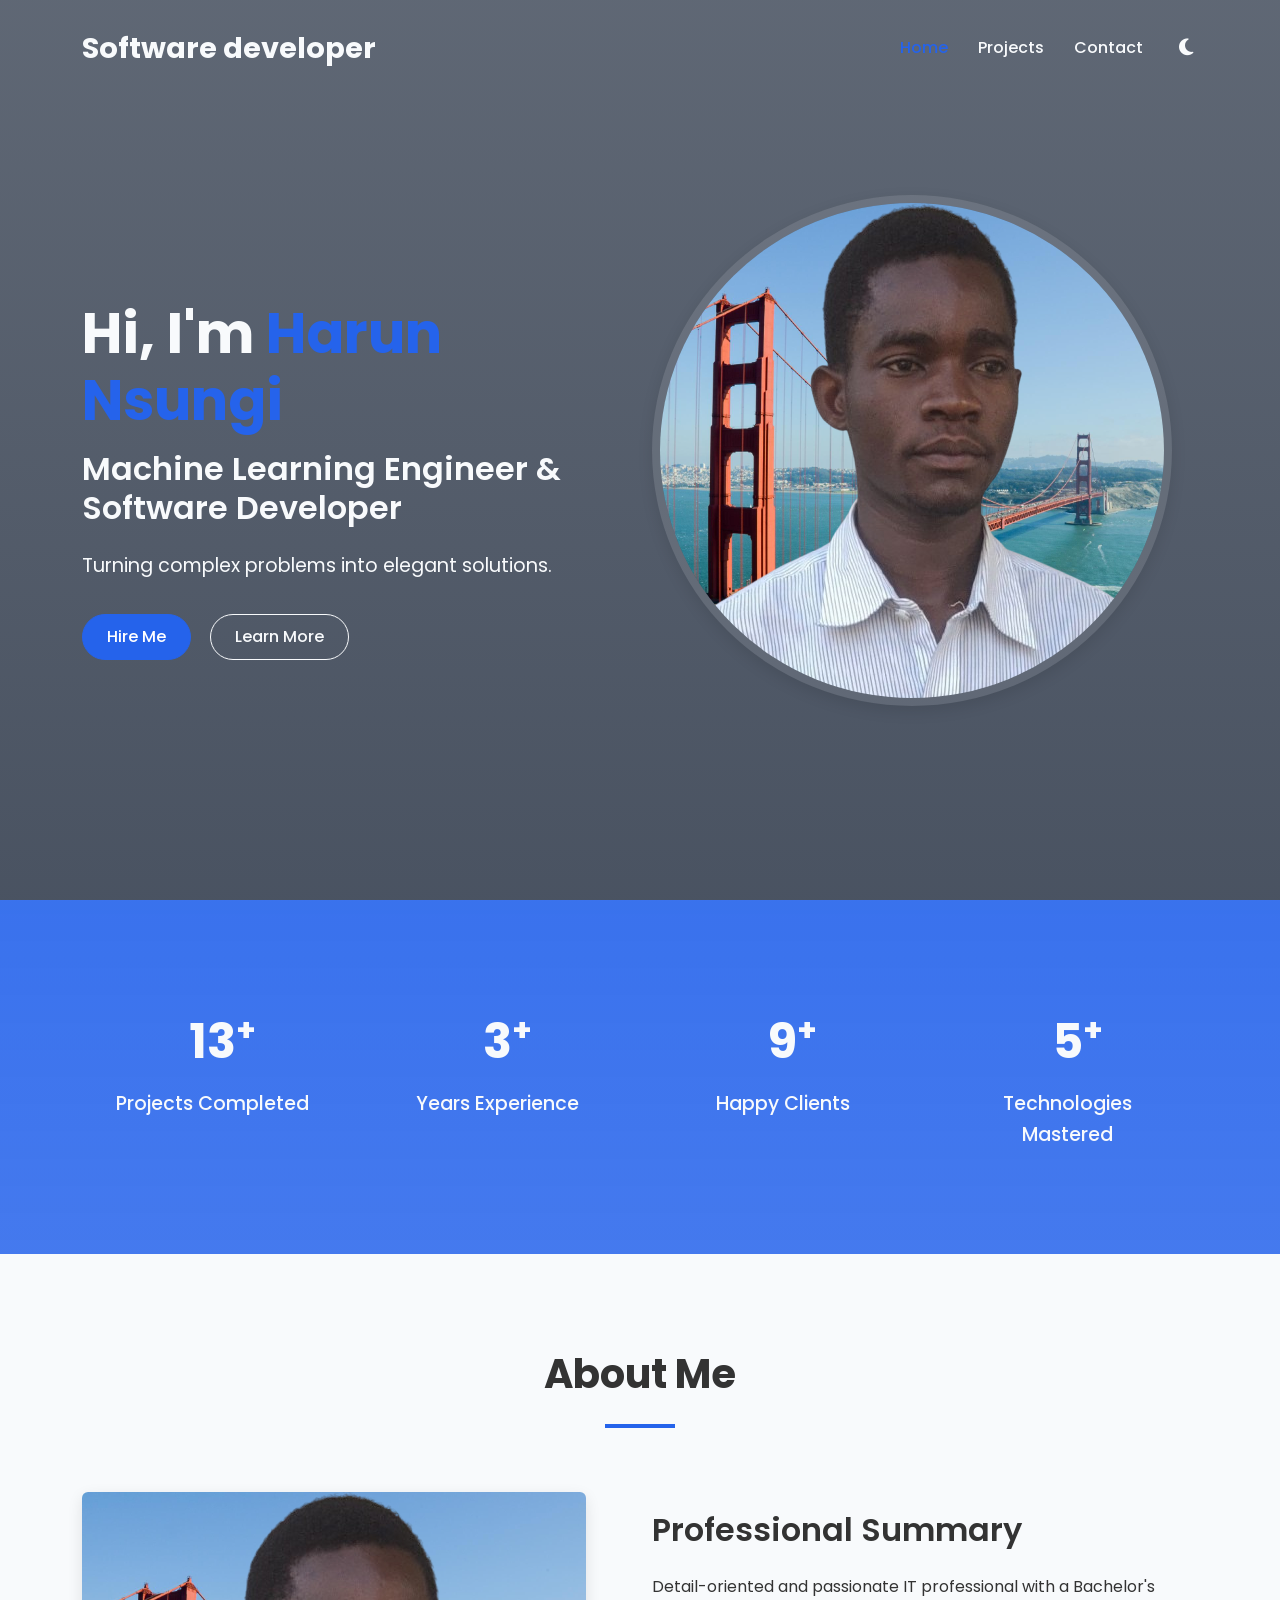
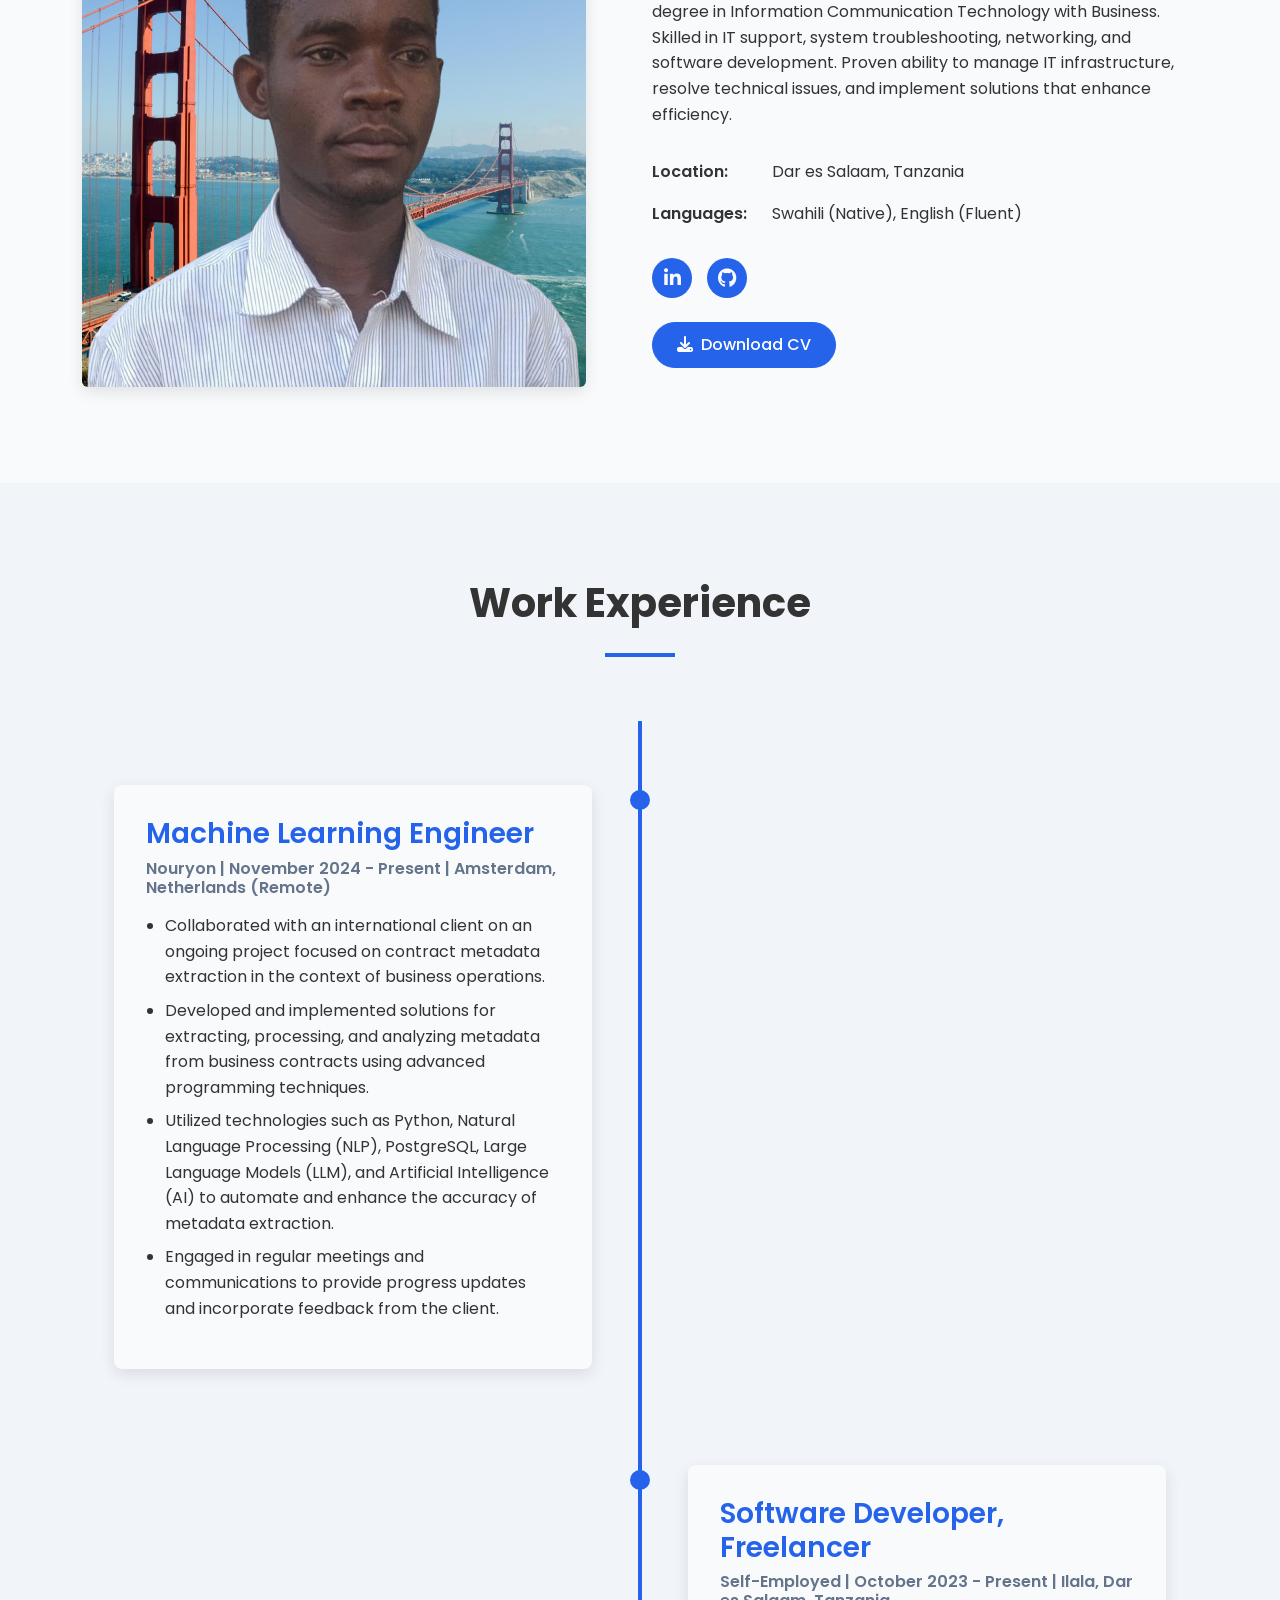
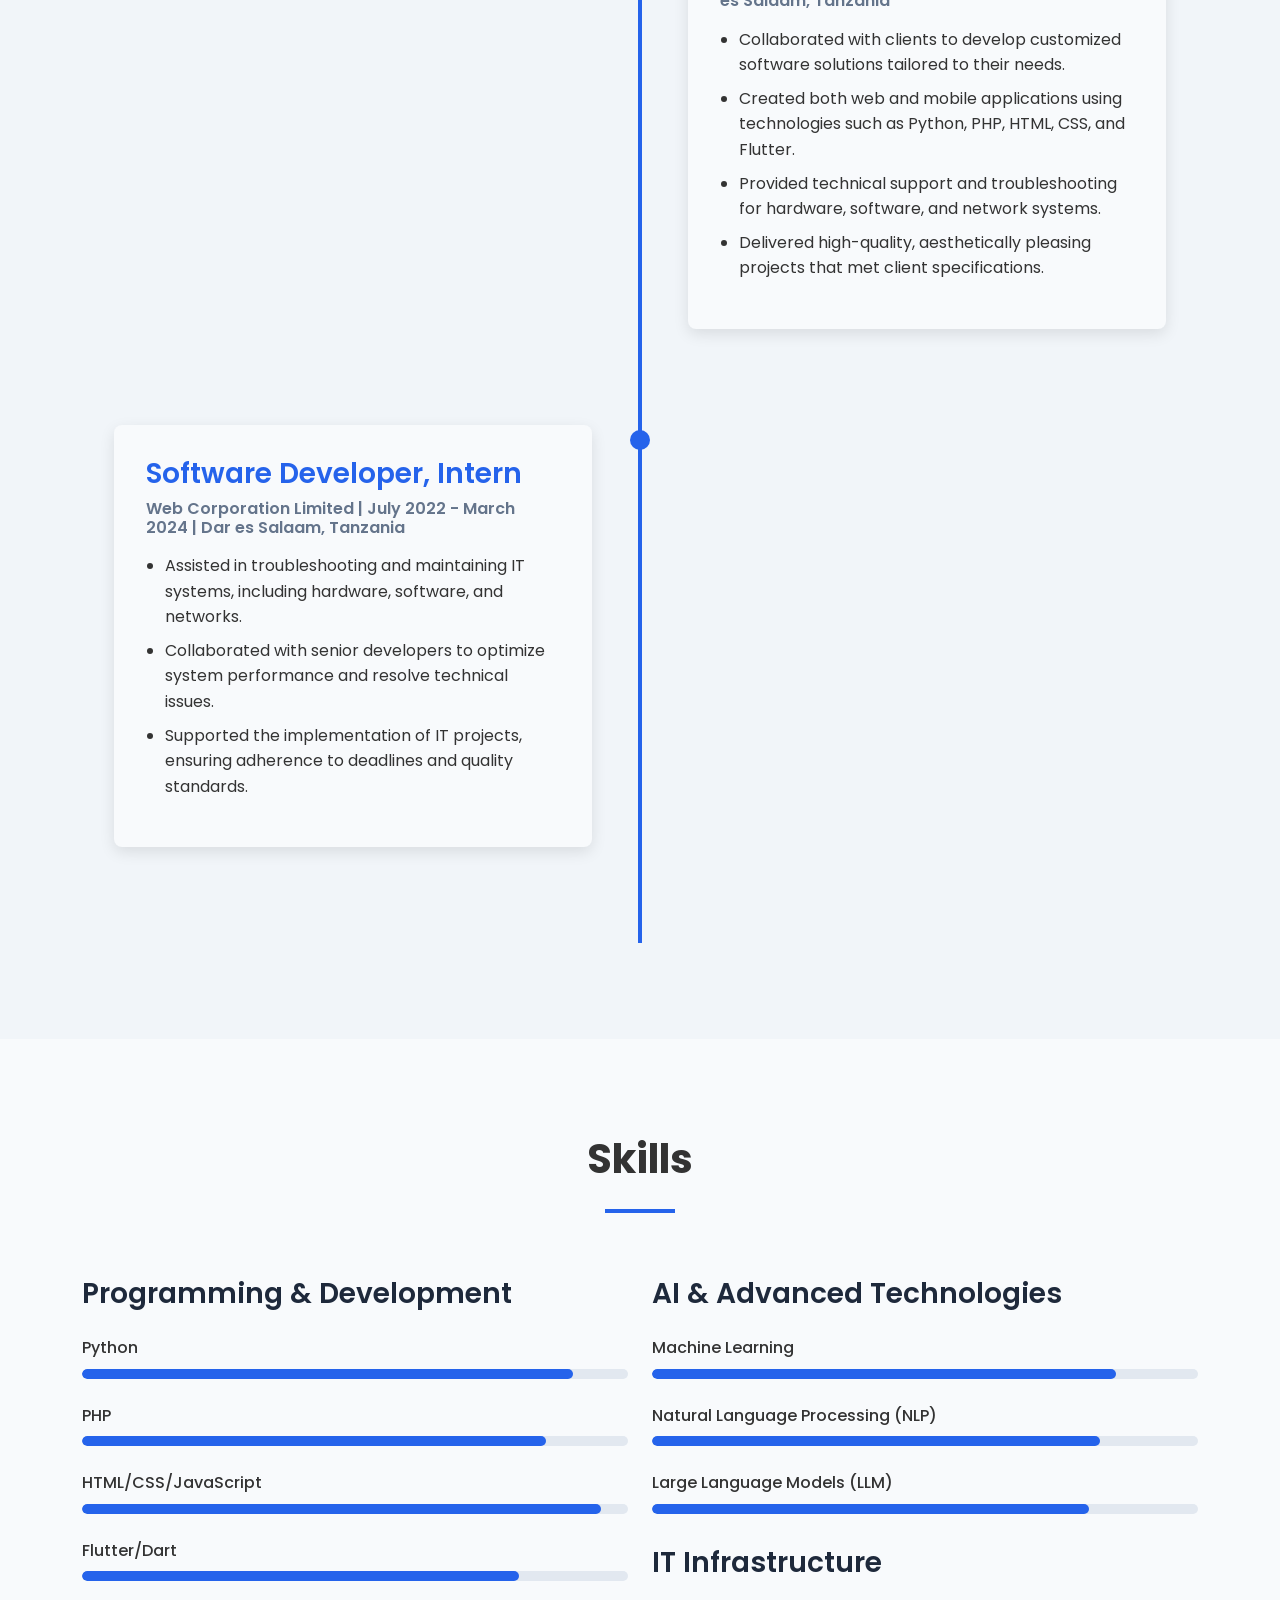
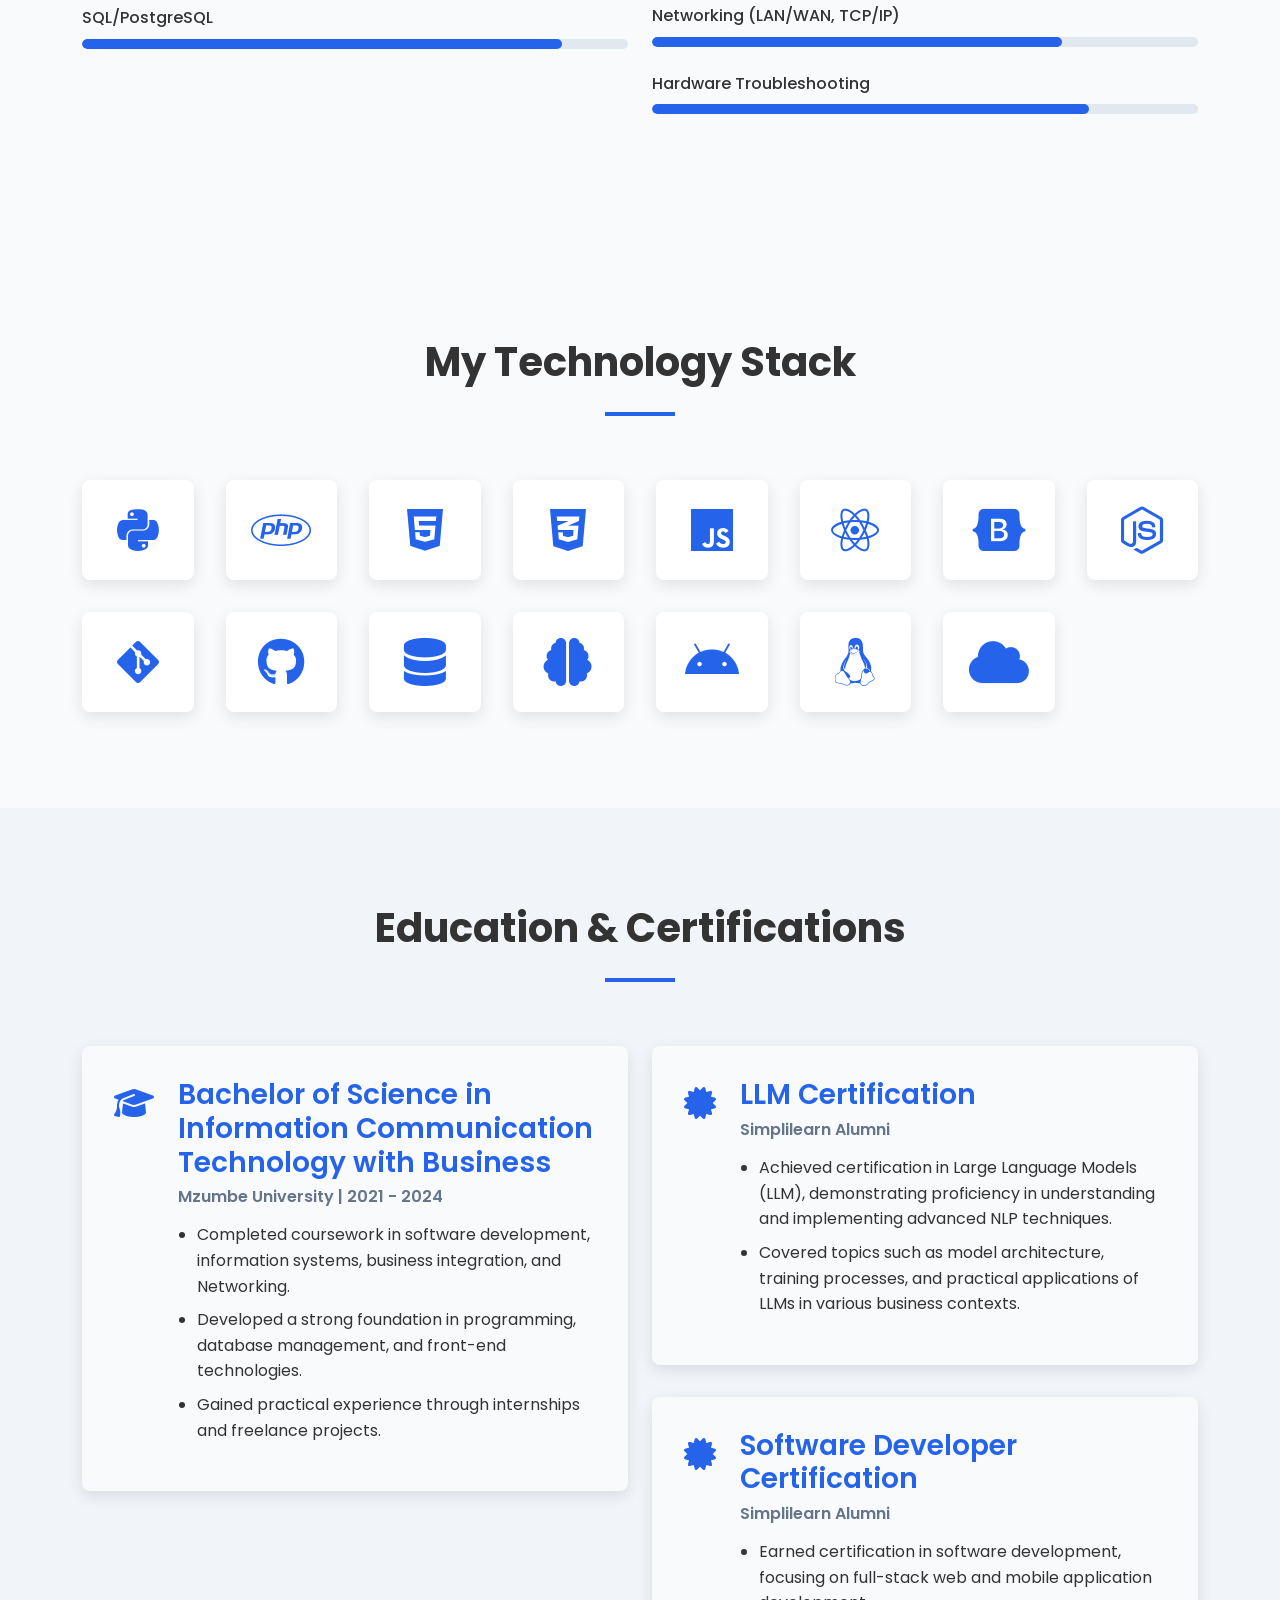
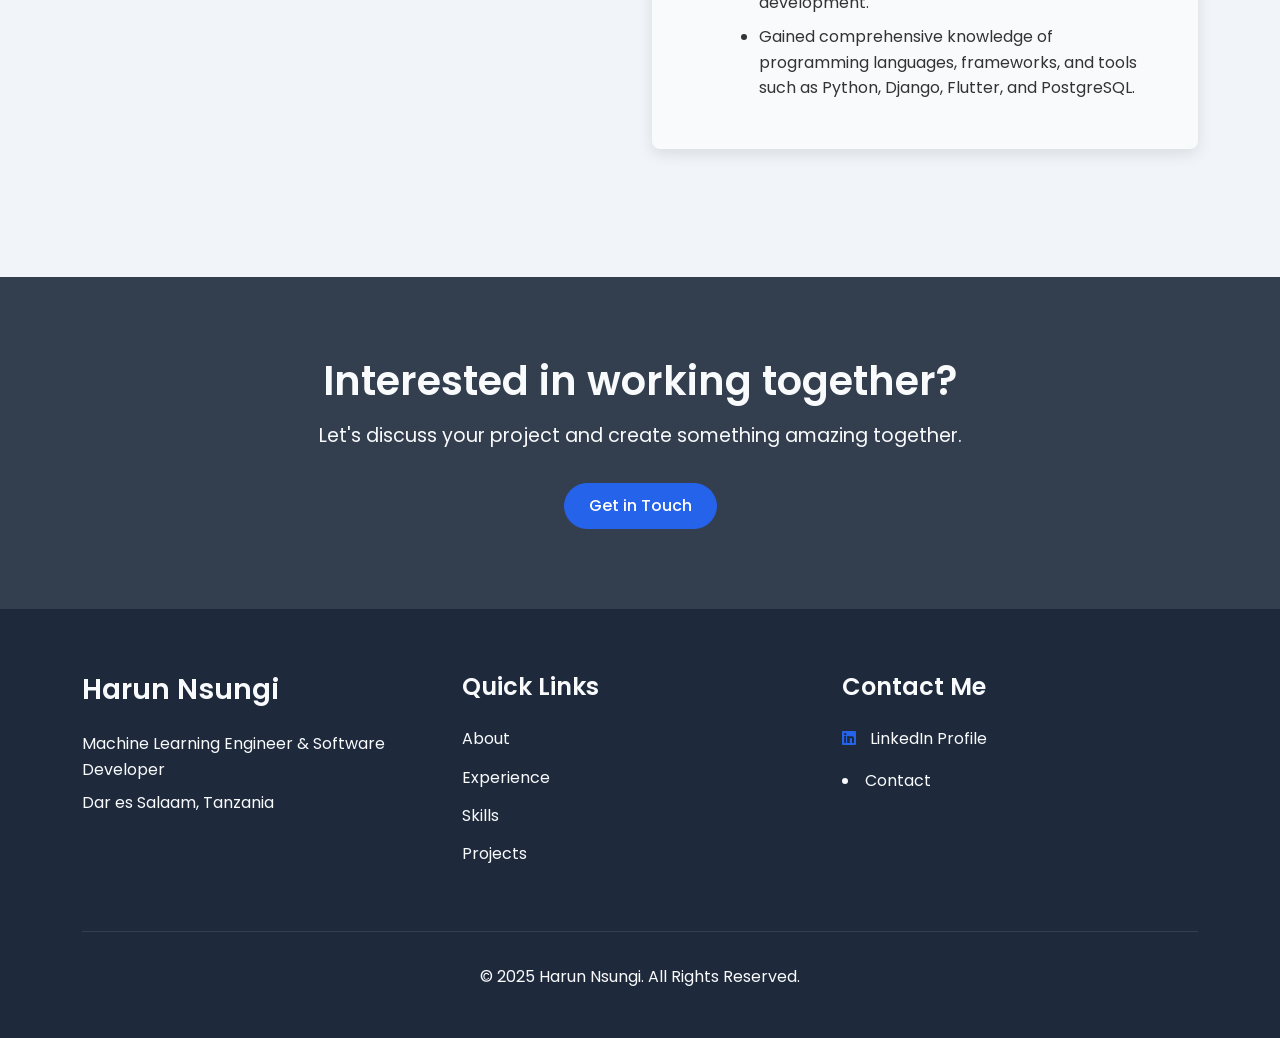
==== commit 367ba94d: "fix" ====
--- a/index.html
+++ b/index.html
@@ -17,7 +17,7 @@
     <!-- Navigation Bar -->
     <nav class="navbar navbar-expand-lg navbar-dark fixed-top">
         <div class="container">
-            <a class="navbar-brand" href="index.html">Software developer portifolio</a>
+            <a class="navbar-brand" href="index.html">Software developer</a>
             <button class="navbar-toggler" type="button" data-bs-toggle="collapse" data-bs-target="#navbarNav" aria-controls="navbarNav" aria-expanded="false" aria-label="Toggle navigation">
                 <span class="navbar-toggler-icon"></span>
             </button>
@@ -73,7 +73,7 @@
         <div class="row">
             <div class="col-md-3 col-6">
                 <div class="stat-item">
-                    <div class="stat-number" data-count="25">0</div>
+                    <div class="stat-number" data-count="13">0</div>
                     <div class="stat-text">Projects Completed</div>
                 </div>
             </div>
@@ -85,7 +85,7 @@
             </div>
             <div class="col-md-3 col-6">
                 <div class="stat-item">
-                    <div class="stat-number" data-count="15">0</div>
+                    <div class="stat-number" data-count="9">0</div>
                     <div class="stat-text">Happy Clients</div>
                 </div>
             </div>
